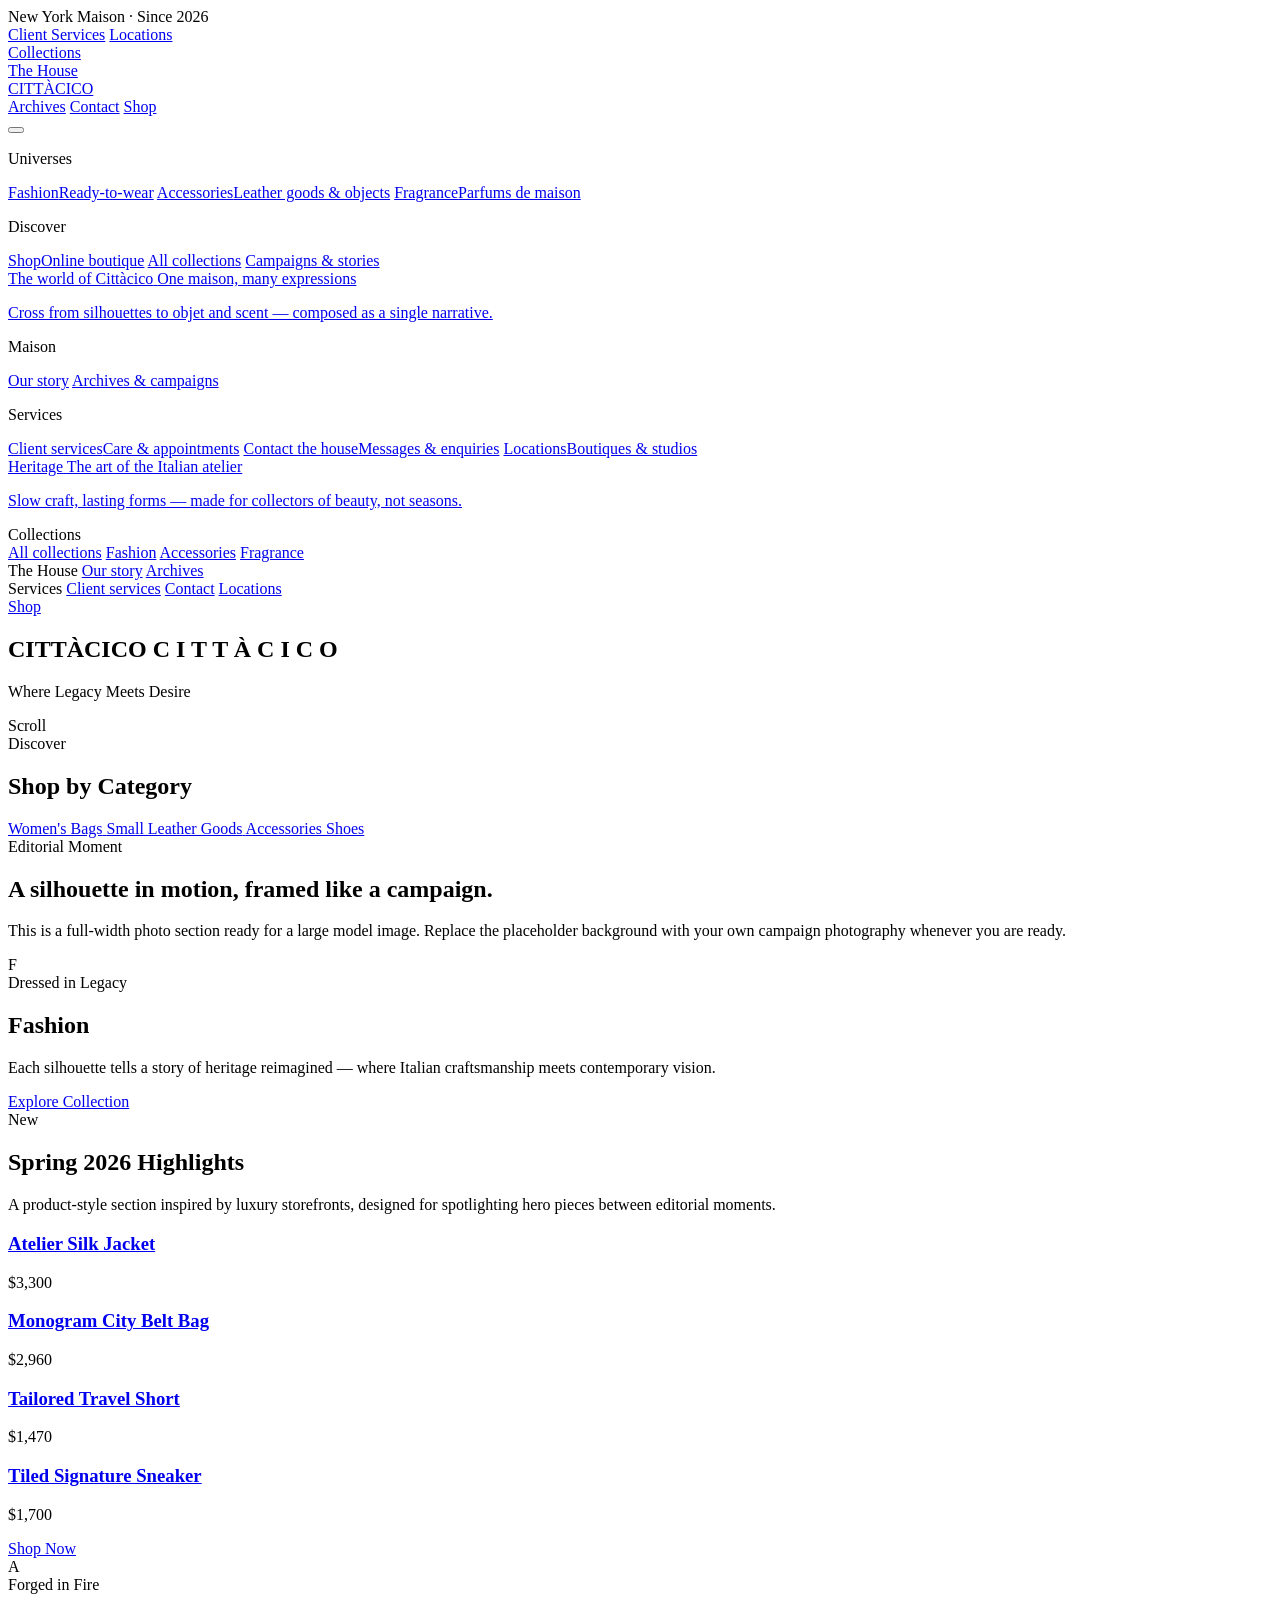
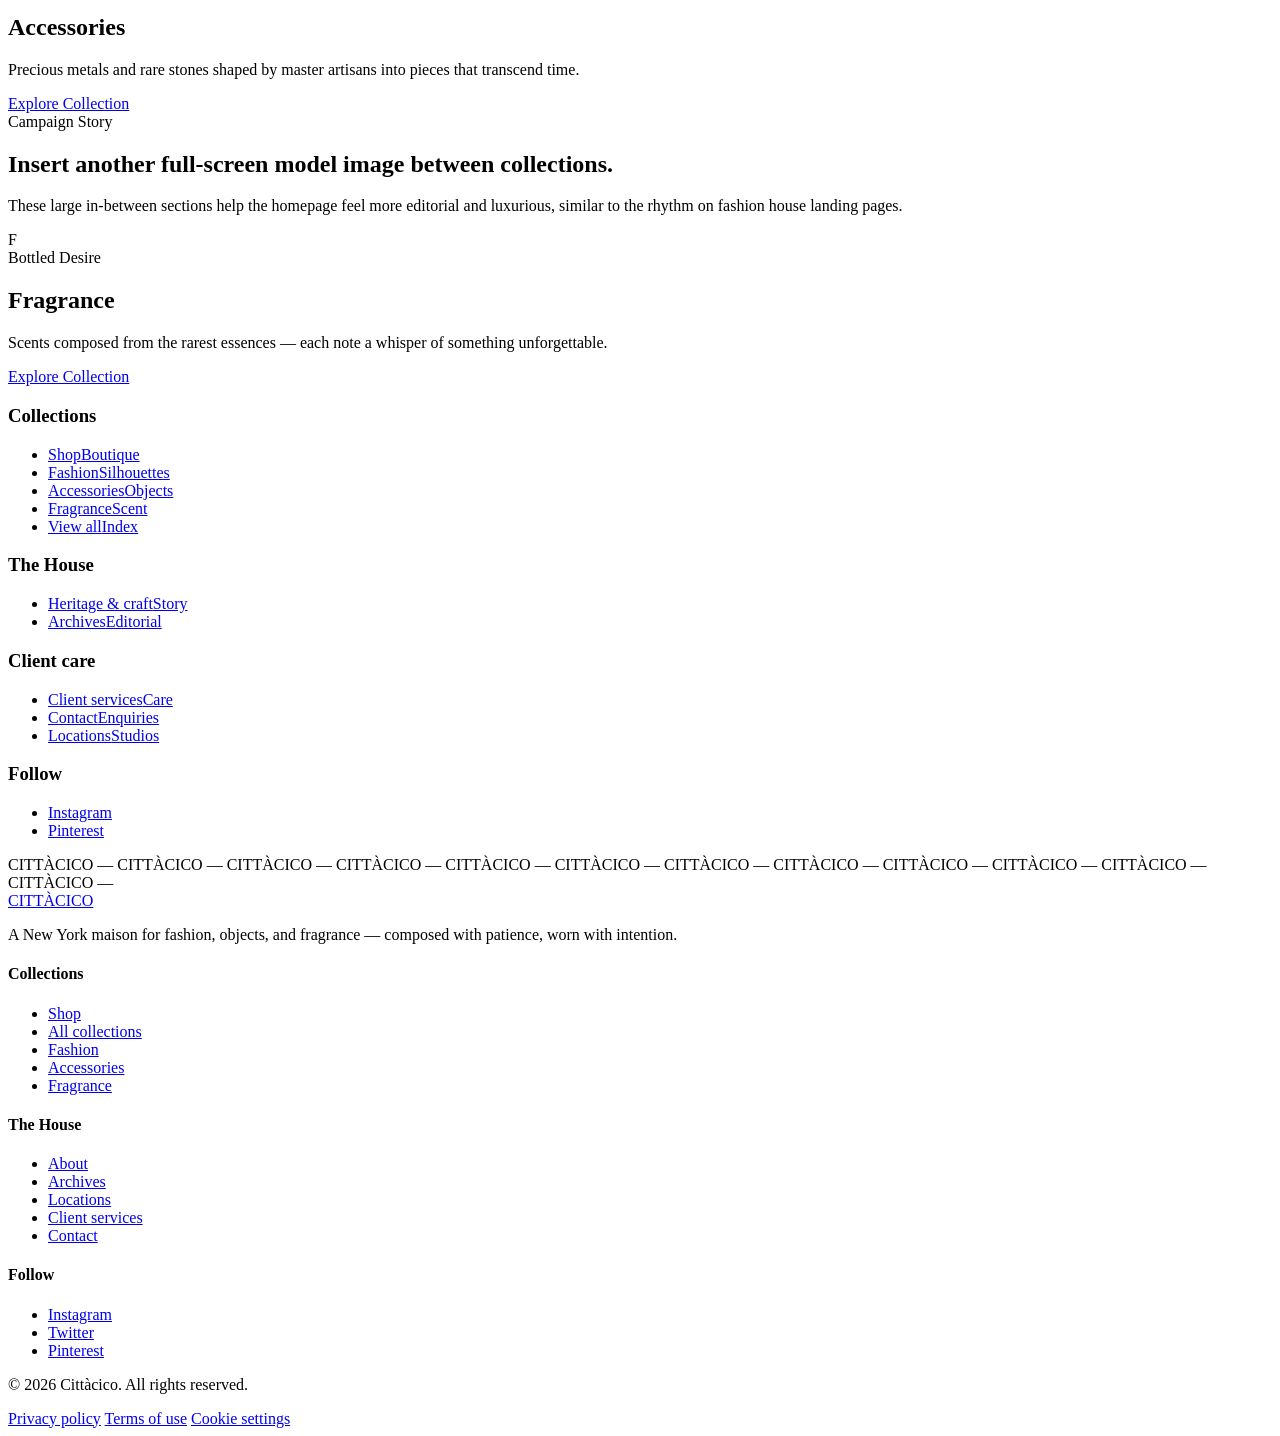
==== index.html @ 7012db04 "Update index.html" ====
<!DOCTYPE html>
<html lang="en">
  <head>
    <meta charset="UTF-8" />
    <meta name="viewport" content="width=device-width, initial-scale=1.0" />
    <title>Cittàcico | Official Website</title>
    <meta
      name="description"
      content="Discover the world of Cittàcico — where timeless elegance meets modern artistry across fashion and accessories."
    />
    <link rel="preconnect" href="https://fonts.googleapis.com" />
    <link rel="preconnect" href="https://fonts.gstatic.com" crossorigin />
    <link
      href="https://fonts.googleapis.com/css2?family=Inter:wght@300;400;500&family=Playfair+Display:ital,wght@0,400;0,500;1,400&display=swap"
      rel="stylesheet"
    />
    <link rel="stylesheet" href="styles.css" />
  </head>
  <body>
    <div class="scroll-progress" aria-hidden="true"></div>
    <div class="custom-cursor custom-cursor-dot" aria-hidden="true"></div>
    <div class="custom-cursor custom-cursor-ring" aria-hidden="true"></div>

    <header class="site-header">
      <div class="header-util">
        <div class="header-util-inner">
          <span class="header-tagline">New York Maison · Since 2026</span>
          <div class="header-util-links">
            <a href="client-services.html">Client Services</a>
            <a href="locations.html">Locations</a>
          </div>
        </div>
      </div>
      <nav class="site-nav" aria-label="Primary">
        <div class="nav-cluster nav-cluster--left">
          <div class="nav-item nav-item--collections has-mega">
            <a href="collections.html" class="nav-primary">Collections</a>
          </div>
          <div class="nav-item nav-item--house has-mega">
            <a href="about.html" class="nav-primary">The House</a>
          </div>
        </div>
        <a class="logo logo--center" href="index.html">CITTÀCICO</a>
        <div class="nav-cluster nav-cluster--right">
          <a class="nav-simple" href="archives.html">Archives</a>
          <a class="nav-simple" href="contact.html">Contact</a>
          <a class="nav-shop" href="shop.html">Shop</a>
        </div>
        <button type="button" class="mobile-toggle" aria-label="Open menu">
          <span></span><span></span><span></span>
        </button>
      </nav>
      <div class="mega-panel mega-panel--collections" role="region" aria-label="Collections">
        <div class="mega-inner">
          <div class="mega-col">
            <p class="mega-col-label">Universes</p>
            <div class="mega-links">
              <a href="collection-fashion.html"
                >Fashion<span class="hint">Ready-to-wear</span></a
              >
              <a href="collection-accessories.html"
                >Accessories<span class="hint">Leather goods &amp; objects</span></a
              >
              <a href="collection-fragrance.html"
                >Fragrance<span class="hint">Parfums de maison</span></a
              >
            </div>
          </div>
          <div class="mega-col">
            <p class="mega-col-label">Discover</p>
            <div class="mega-links">
              <a href="shop.html">Shop<span class="hint">Online boutique</span></a>
              <a href="collections.html">All collections</a>
              <a href="archives.html">Campaigns &amp; stories</a>
            </div>
          </div>
          <a class="mega-feature" href="collections.html">
            <span class="mega-feature-kicker">The world of Cittàcico</span>
            <span class="mega-feature-title">One maison, many expressions</span>
            <p class="mega-feature-desc">
              Cross from silhouettes to objet and scent — composed as a single narrative.
            </p>
          </a>
        </div>
      </div>
      <div class="mega-panel mega-panel--house" role="region" aria-label="The House">
        <div class="mega-inner">
          <div class="mega-col">
            <p class="mega-col-label">Maison</p>
            <div class="mega-links">
              <a href="about.html">Our story</a>
              <a href="archives.html">Archives &amp; campaigns</a>
            </div>
          </div>
          <div class="mega-col">
            <p class="mega-col-label">Services</p>
            <div class="mega-links">
              <a href="client-services.html">Client services<span class="hint">Care &amp; appointments</span></a>
              <a href="contact.html">Contact the house<span class="hint">Messages &amp; enquiries</span></a>
              <a href="locations.html">Locations<span class="hint">Boutiques &amp; studios</span></a>
            </div>
          </div>
          <a class="mega-feature" href="about.html">
            <span class="mega-feature-kicker">Heritage</span>
            <span class="mega-feature-title">The art of the Italian atelier</span>
            <p class="mega-feature-desc">
              Slow craft, lasting forms — made for collectors of beauty, not seasons.
            </p>
          </a>
        </div>
      </div>
    </header>
    <div class="mobile-overlay" aria-hidden="true">
      <div class="mobile-overlay-inner">
        <div class="mobile-nav-group">
          <span class="mobile-nav-label">Collections</span>
          <div class="mobile-sub">
            <a href="collections.html">All collections</a>
            <a href="collection-fashion.html">Fashion</a>
            <a href="collection-accessories.html">Accessories</a>
            <a href="collection-fragrance.html">Fragrance</a>
          </div>
        </div>
        <div class="mobile-nav-group">
          <span class="mobile-nav-label">The House</span>
          <a href="about.html">Our story</a>
          <a href="archives.html">Archives</a>
        </div>
        <div class="mobile-nav-group">
          <span class="mobile-nav-label">Services</span>
          <a href="client-services.html">Client services</a>
          <a href="contact.html">Contact</a>
          <a href="locations.html">Locations</a>
        </div>
        <div class="mobile-nav-group">
          <a href="shop.html" class="mobile-nav-cta">Shop</a>
        </div>
      </div>
    </div>

    <main>
      <section class="hero">
        <div class="hero-line" aria-hidden="true"></div>
        <div class="hero-inner">
          <h1 class="hero-title">
            <span class="sr-only">CITTÀCICO</span>
            <span aria-hidden="true">
              <span class="char" style="animation-delay: 0.5s">C</span>
              <span class="char" style="animation-delay: 0.57s">I</span>
              <span class="char" style="animation-delay: 0.64s">T</span>
              <span class="char" style="animation-delay: 0.71s">T</span>
              <span class="char" style="animation-delay: 0.78s">À</span>
              <span class="char" style="animation-delay: 0.85s">C</span>
              <span class="char" style="animation-delay: 0.92s">I</span>
              <span class="char" style="animation-delay: 0.99s">C</span>
              <span class="char" style="animation-delay: 1.06s">O</span>
            </span>
          </h1>
          <p class="hero-tagline">Where Legacy Meets Desire</p>
          <div class="hero-divider" aria-hidden="true"></div>
        </div>
        <div class="hero-scroll" aria-hidden="true">
          <span>Scroll</span>
          <div class="hero-scroll-bar"></div>
        </div>
      </section>

      <section class="home-grid-section reveal" aria-labelledby="shop-by-category-title">
        <div class="home-grid-shell">
          <div class="home-grid-head">
            <span class="section-kicker">Discover</span>
            <h2 id="shop-by-category-title">Shop by Category</h2>
          </div>
          <div class="category-grid">
            <a class="category-card" href="collection-fashion.html">
              <span class="category-card-media category-card-media--bag" aria-hidden="true"></span>
              <span class="category-card-title">Women's Bags</span>
            </a>
            <a class="category-card" href="collection-accessories.html">
              <span class="category-card-media category-card-media--small-leather" aria-hidden="true"></span>
              <span class="category-card-title">Small Leather Goods</span>
            </a>
            <a class="category-card" href="collection-accessories.html">
              <span class="category-card-media category-card-media--belt" aria-hidden="true"></span>
              <span class="category-card-title">Accessories</span>
            </a>
            <a class="category-card" href="shop.html">
              <span class="category-card-media category-card-media--shoe" aria-hidden="true"></span>
              <span class="category-card-title">Shoes</span>
            </a>
          </div>
        </div>
      </section>

      <section class="editorial-break editorial-break--forest reveal" aria-labelledby="editorial-forest-title">
        <div class="editorial-break-media" aria-hidden="true"></div>
        <div class="editorial-break-overlay"></div>
        <div class="editorial-break-content">
          <span class="section-kicker">Editorial Moment</span>
          <h2 id="editorial-forest-title">A silhouette in motion, framed like a campaign.</h2>
          <p>
            This is a full-width photo section ready for a large model image. Replace the
            placeholder background with your own campaign photography whenever you are ready.
          </p>
        </div>
      </section>

      <section class="collection-panel even reveal">
        <div class="collection-panel-bg"></div>
        <div class="collection-visual">
          <span class="collection-big-letter" aria-hidden="true">F</span>
        </div>
        <div class="collection-content">
          <div class="collection-text">
            <span class="tagline">Dressed in Legacy</span>
            <h2>Fashion</h2>
            <p>
              Each silhouette tells a story of heritage reimagined — where Italian
              craftsmanship meets contemporary vision.
            </p>
            <a class="link-gold" href="collection-fashion.html"
              >Explore Collection</a
            >
          </div>
        </div>
      </section>

      <section class="home-grid-section reveal" aria-labelledby="new-arrivals-title">
        <div class="home-grid-shell">
          <div class="home-grid-head home-grid-head--center">
            <span class="section-kicker">New</span>
            <h2 id="new-arrivals-title">Spring 2026 Highlights</h2>
            <p class="section-intro">
              A product-style section inspired by luxury storefronts, designed for spotlighting
              hero pieces between editorial moments.
            </p>
          </div>
          <div class="product-grid">
            <article class="product-tile">
              <a class="product-tile-media product-tile-media--look-1" href="product.html" aria-label="View Atelier Silk Jacket"></a>
              <div class="product-tile-body">
                <h3><a href="product.html">Atelier Silk Jacket</a></h3>
                <p>$3,300</p>
              </div>
            </article>
            <article class="product-tile">
              <a class="product-tile-media product-tile-media--look-2" href="product.html" aria-label="View Monogram City Belt Bag"></a>
              <div class="product-tile-body">
                <h3><a href="product.html">Monogram City Belt Bag</a></h3>
                <p>$2,960</p>
              </div>
            </article>
            <article class="product-tile">
              <a class="product-tile-media product-tile-media--look-3" href="product.html" aria-label="View Tailored Travel Short"></a>
              <div class="product-tile-body">
                <h3><a href="product.html">Tailored Travel Short</a></h3>
                <p>$1,470</p>
              </div>
            </article>
            <article class="product-tile">
              <a class="product-tile-media product-tile-media--look-4" href="product.html" aria-label="View Tiled Signature Sneaker"></a>
              <div class="product-tile-body">
                <h3><a href="product.html">Tiled Signature Sneaker</a></h3>
                <p>$1,700</p>
              </div>
            </article>
          </div>
          <div class="section-cta-row">
            <a class="section-pill-link" href="shop.html">Shop Now</a>
          </div>
        </div>
      </section>

      <section class="collection-panel odd reveal">
        <div class="collection-panel-bg"></div>
        <div class="collection-visual">
          <span class="collection-big-letter" aria-hidden="true">A</span>
        </div>
        <div class="collection-content">
          <div class="collection-text">
            <span class="tagline">Forged in Fire</span>
            <h2>Accessories</h2>
            <p>
              Precious metals and rare stones shaped by master artisans into
              pieces that transcend time.
            </p>
            <a class="link-gold" href="collection-accessories.html"
              >Explore Collection</a
            >
          </div>
        </div>
      </section>

      <section class="editorial-break editorial-break--studio reveal" aria-labelledby="editorial-studio-title">
        <div class="editorial-break-media" aria-hidden="true"></div>
        <div class="editorial-break-overlay"></div>
        <div class="editorial-break-content editorial-break-content--right">
          <span class="section-kicker">Campaign Story</span>
          <h2 id="editorial-studio-title">Insert another full-screen model image between collections.</h2>
          <p>
            These large in-between sections help the homepage feel more editorial and luxurious,
            similar to the rhythm on fashion house landing pages.
          </p>
        </div>
      </section>

      <section class="collection-panel even reveal">
        <div class="collection-panel-bg"></div>
        <div class="collection-visual">
          <span class="collection-big-letter" aria-hidden="true">F</span>
        </div>
        <div class="collection-content">
          <div class="collection-text">
            <span class="tagline">Bottled Desire</span>
            <h2>Fragrance</h2>
            <p>
              Scents composed from the rarest essences — each note a whisper of
              something unforgettable.
            </p>
            <a class="link-gold" href="collection-fragrance.html"
              >Explore Collection</a
            >
          </div>
        </div>
      </section>

      <section class="home-maison reveal" aria-label="Explore the maison">
        <div class="home-maison-inner">
          <div class="home-maison-block">
            <h3>Collections</h3>
            <ul>
              <li>
                <a href="shop.html">Shop<span class="hint">Boutique</span></a>
              </li>
              <li>
                <a href="collection-fashion.html">Fashion<span class="hint">Silhouettes</span></a>
              </li>
              <li>
                <a href="collection-accessories.html">Accessories<span class="hint">Objects</span></a>
              </li>
              <li>
                <a href="collection-fragrance.html">Fragrance<span class="hint">Scent</span></a>
              </li>
              <li><a href="collections.html">View all<span class="hint">Index</span></a></li>
            </ul>
          </div>
          <div class="home-maison-block">
            <h3>The House</h3>
            <ul>
              <li><a href="about.html">Heritage &amp; craft<span class="hint">Story</span></a></li>
              <li><a href="archives.html">Archives<span class="hint">Editorial</span></a></li>
            </ul>
          </div>
          <div class="home-maison-block">
            <h3>Client care</h3>
            <ul>
              <li>
                <a href="client-services.html">Client services<span class="hint">Care</span></a>
              </li>
              <li><a href="contact.html">Contact<span class="hint">Enquiries</span></a></li>
              <li><a href="locations.html">Locations<span class="hint">Studios</span></a></li>
            </ul>
          </div>
          <div class="home-maison-block">
            <h3>Follow</h3>
            <ul>
              <li><a href="#">Instagram</a></li>
              <li><a href="#">Pinterest</a></li>
            </ul>
          </div>
        </div>
      </section>

      <div class="marquee-wrap" aria-hidden="true">
        <div class="marquee-inner">
          <span class="marquee-text"
            >CITTÀCICO — CITTÀCICO — CITTÀCICO — CITTÀCICO — CITTÀCICO — CITTÀCICO — </span
          ><span class="marquee-text"
            >CITTÀCICO — CITTÀCICO — CITTÀCICO — CITTÀCICO — CITTÀCICO — CITTÀCICO — </span
          >
        </div>
      </div>
    </main>

    <footer class="site-footer">
      <div class="footer-grid">
        <div class="footer-brand-col">
          <a class="logo" href="index.html">CITTÀCICO</a>
          <p class="footer-tagline">
            A New York maison for fashion, objects, and fragrance — composed with patience, worn
            with intention.
          </p>
        </div>
        <div class="footer-col">
          <h4>Collections</h4>
          <ul>
            <li><a href="shop.html">Shop</a></li>
            <li><a href="collections.html">All collections</a></li>
            <li><a href="collection-fashion.html">Fashion</a></li>
            <li><a href="collection-accessories.html">Accessories</a></li>
            <li><a href="collection-fragrance.html">Fragrance</a></li>
          </ul>
        </div>
        <div class="footer-col">
          <h4>The House</h4>
          <ul>
            <li><a href="about.html">About</a></li>
            <li><a href="archives.html">Archives</a></li>
            <li><a href="locations.html">Locations</a></li>
            <li><a href="client-services.html">Client services</a></li>
            <li><a href="contact.html">Contact</a></li>
          </ul>
        </div>
        <div class="footer-col">
          <h4>Follow</h4>
          <ul>
            <li><a href="#">Instagram</a></li>
            <li><a href="#">Twitter</a></li>
            <li><a href="#">Pinterest</a></li>
          </ul>
        </div>
      </div>
      <div class="footer-legal">
        <p>© 2026 Cittàcico. All rights reserved.</p>
        <div class="footer-legal-links">
          <a href="#">Privacy policy</a>
          <a href="#">Terms of use</a>
          <a href="#">Cookie settings</a>
        </div>
      </div>
    </footer>

    <script src="main.js"></script>
  </body>
</html>
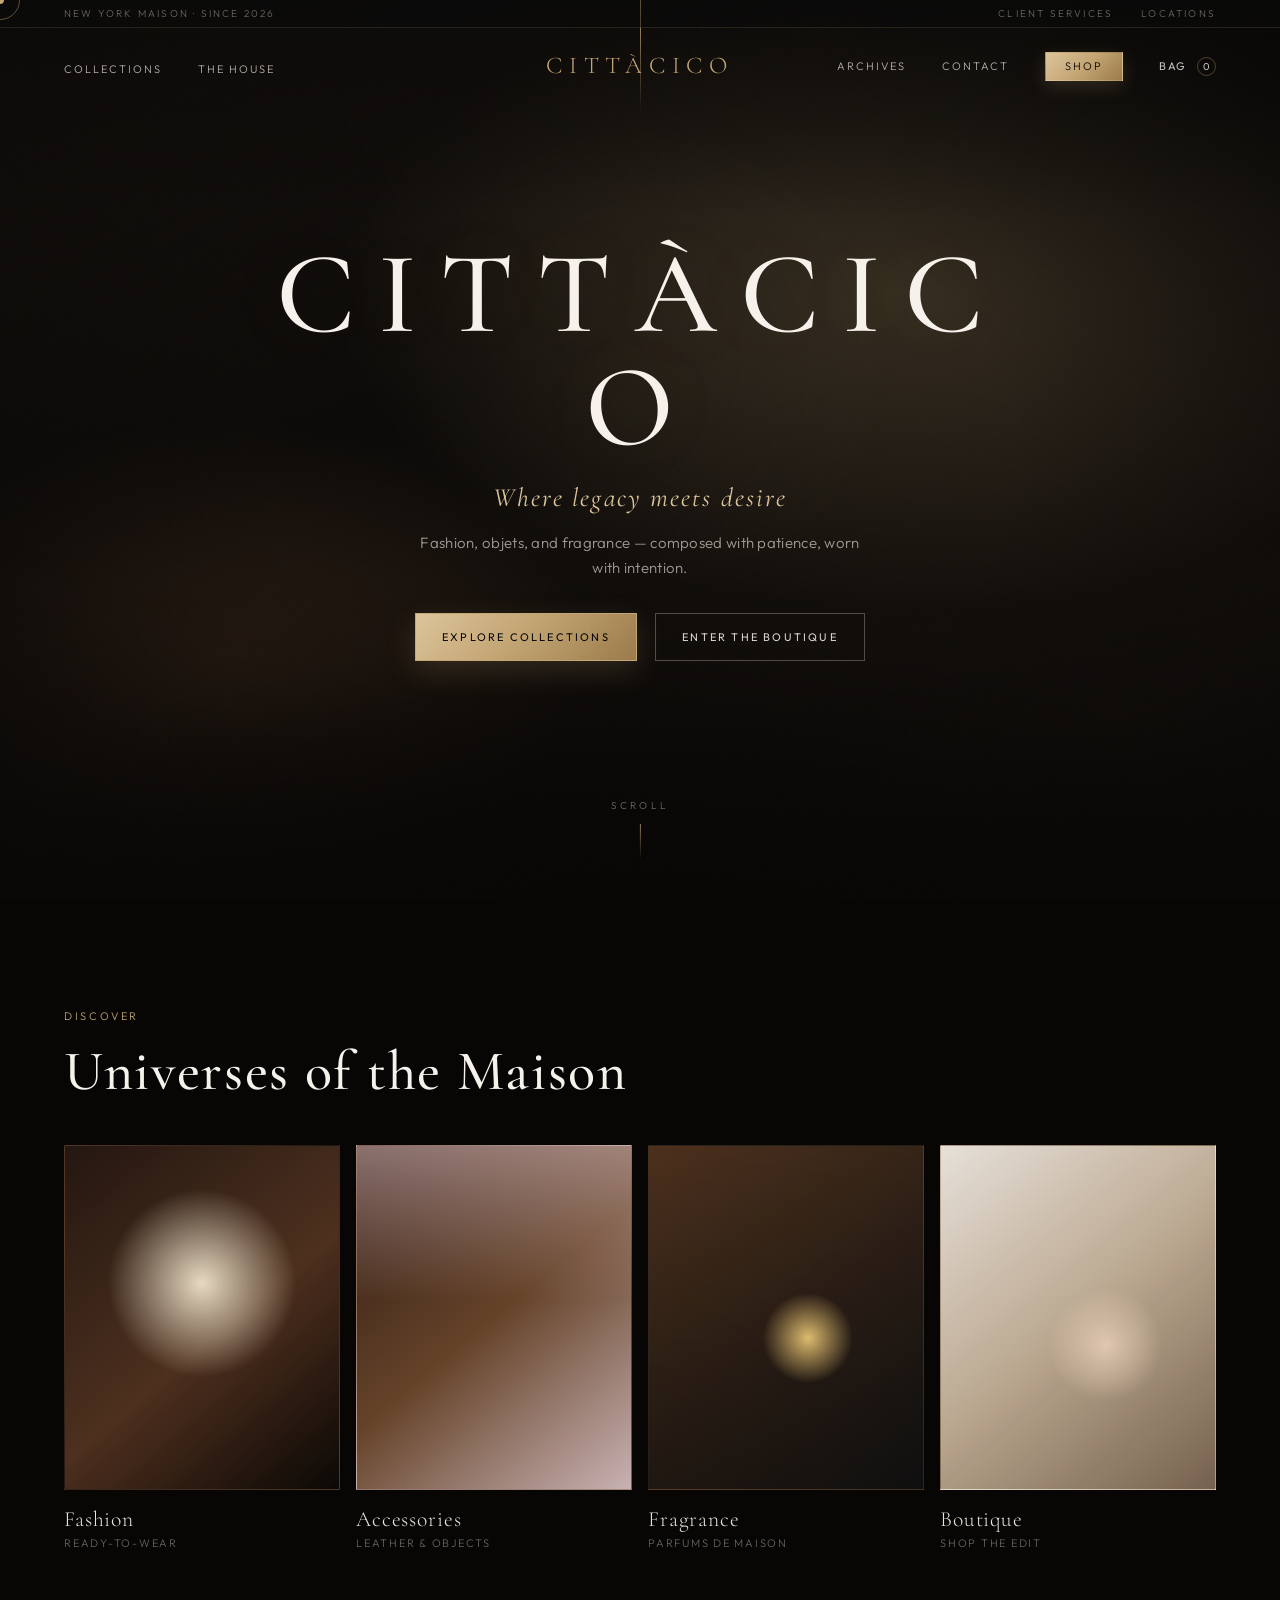
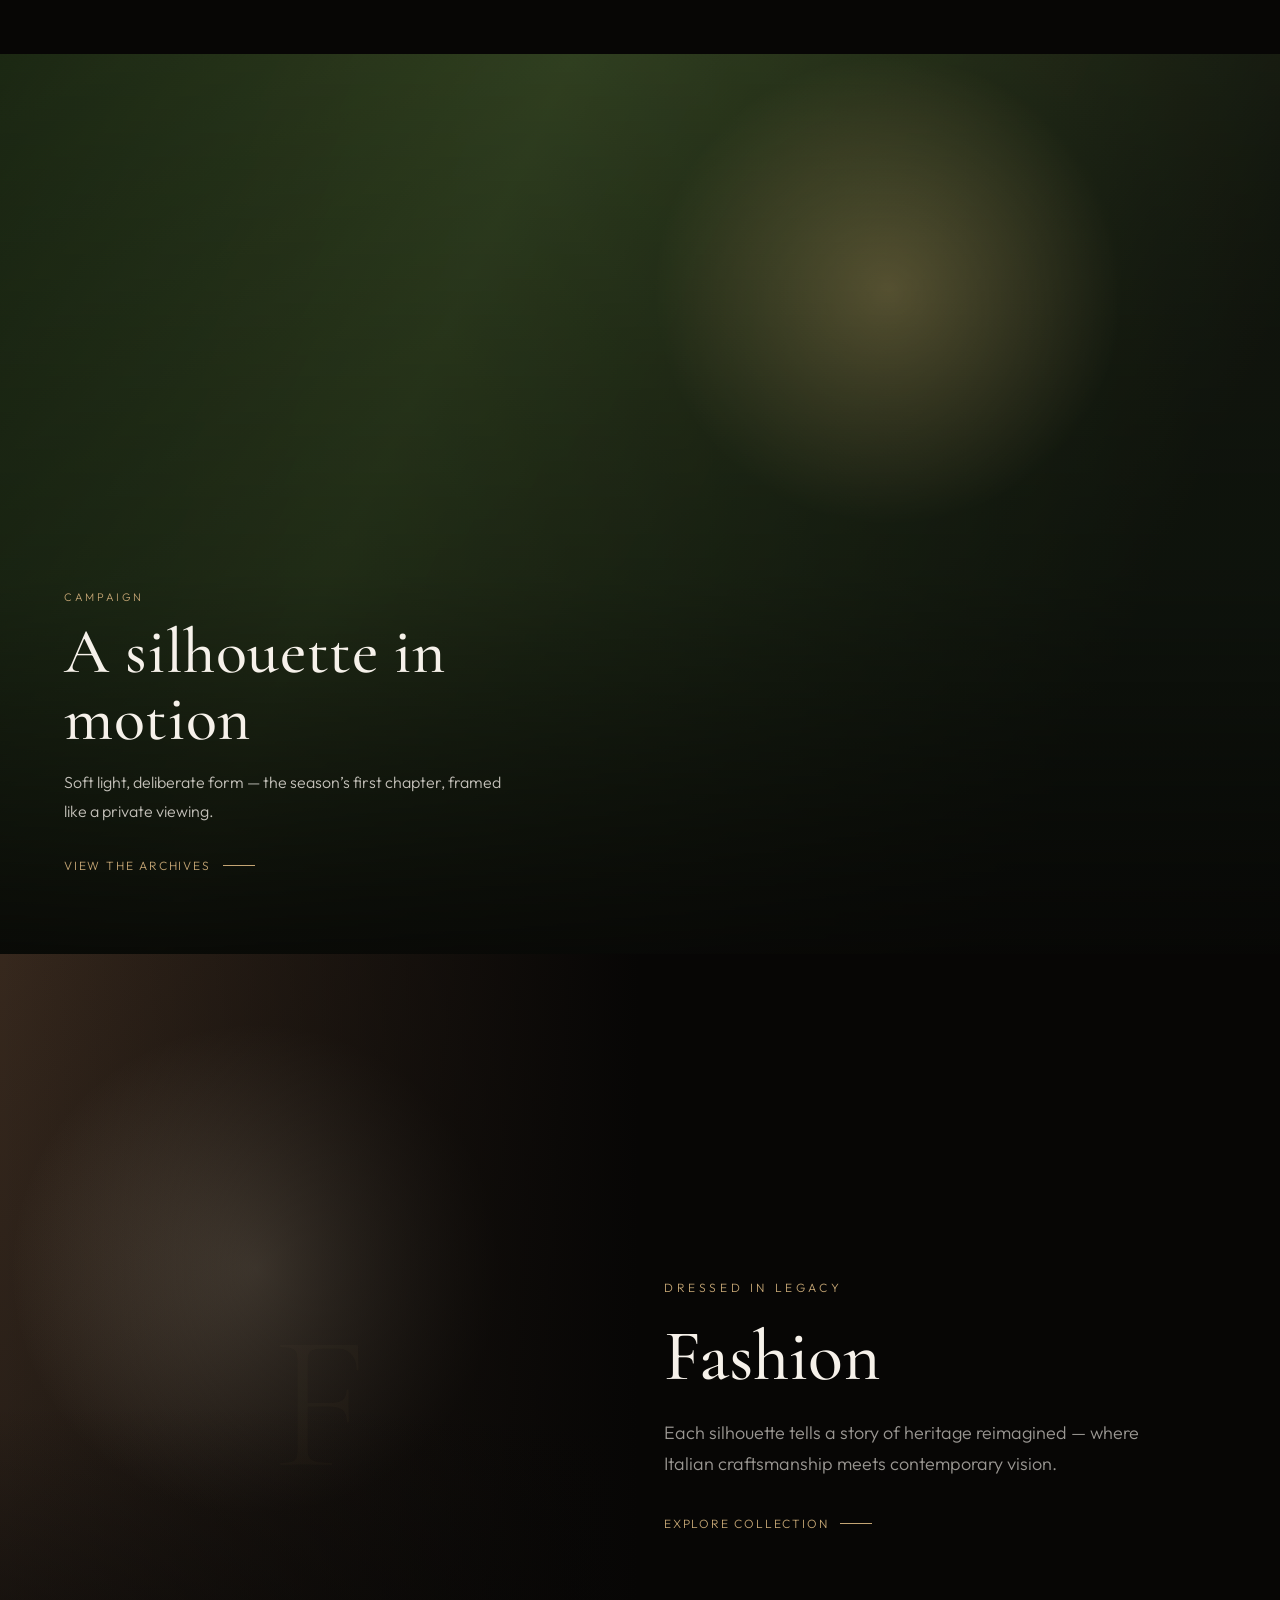
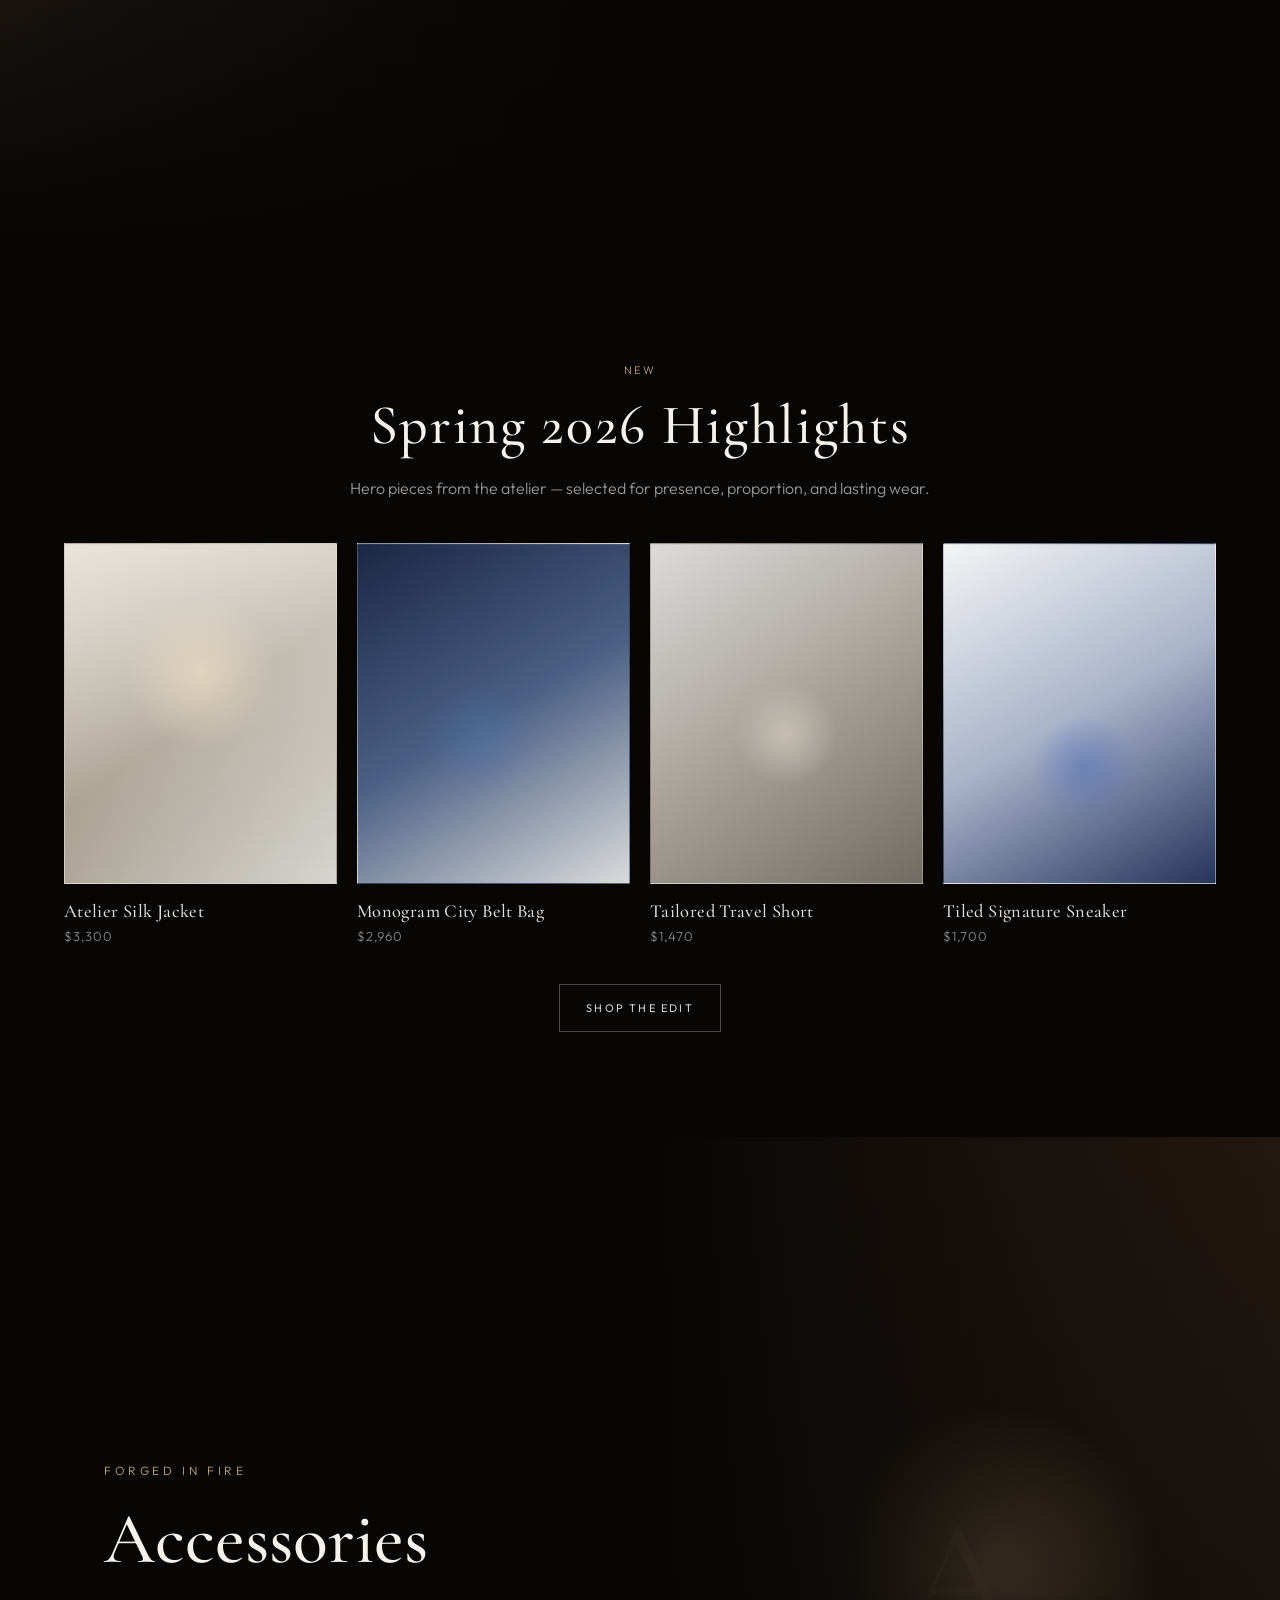
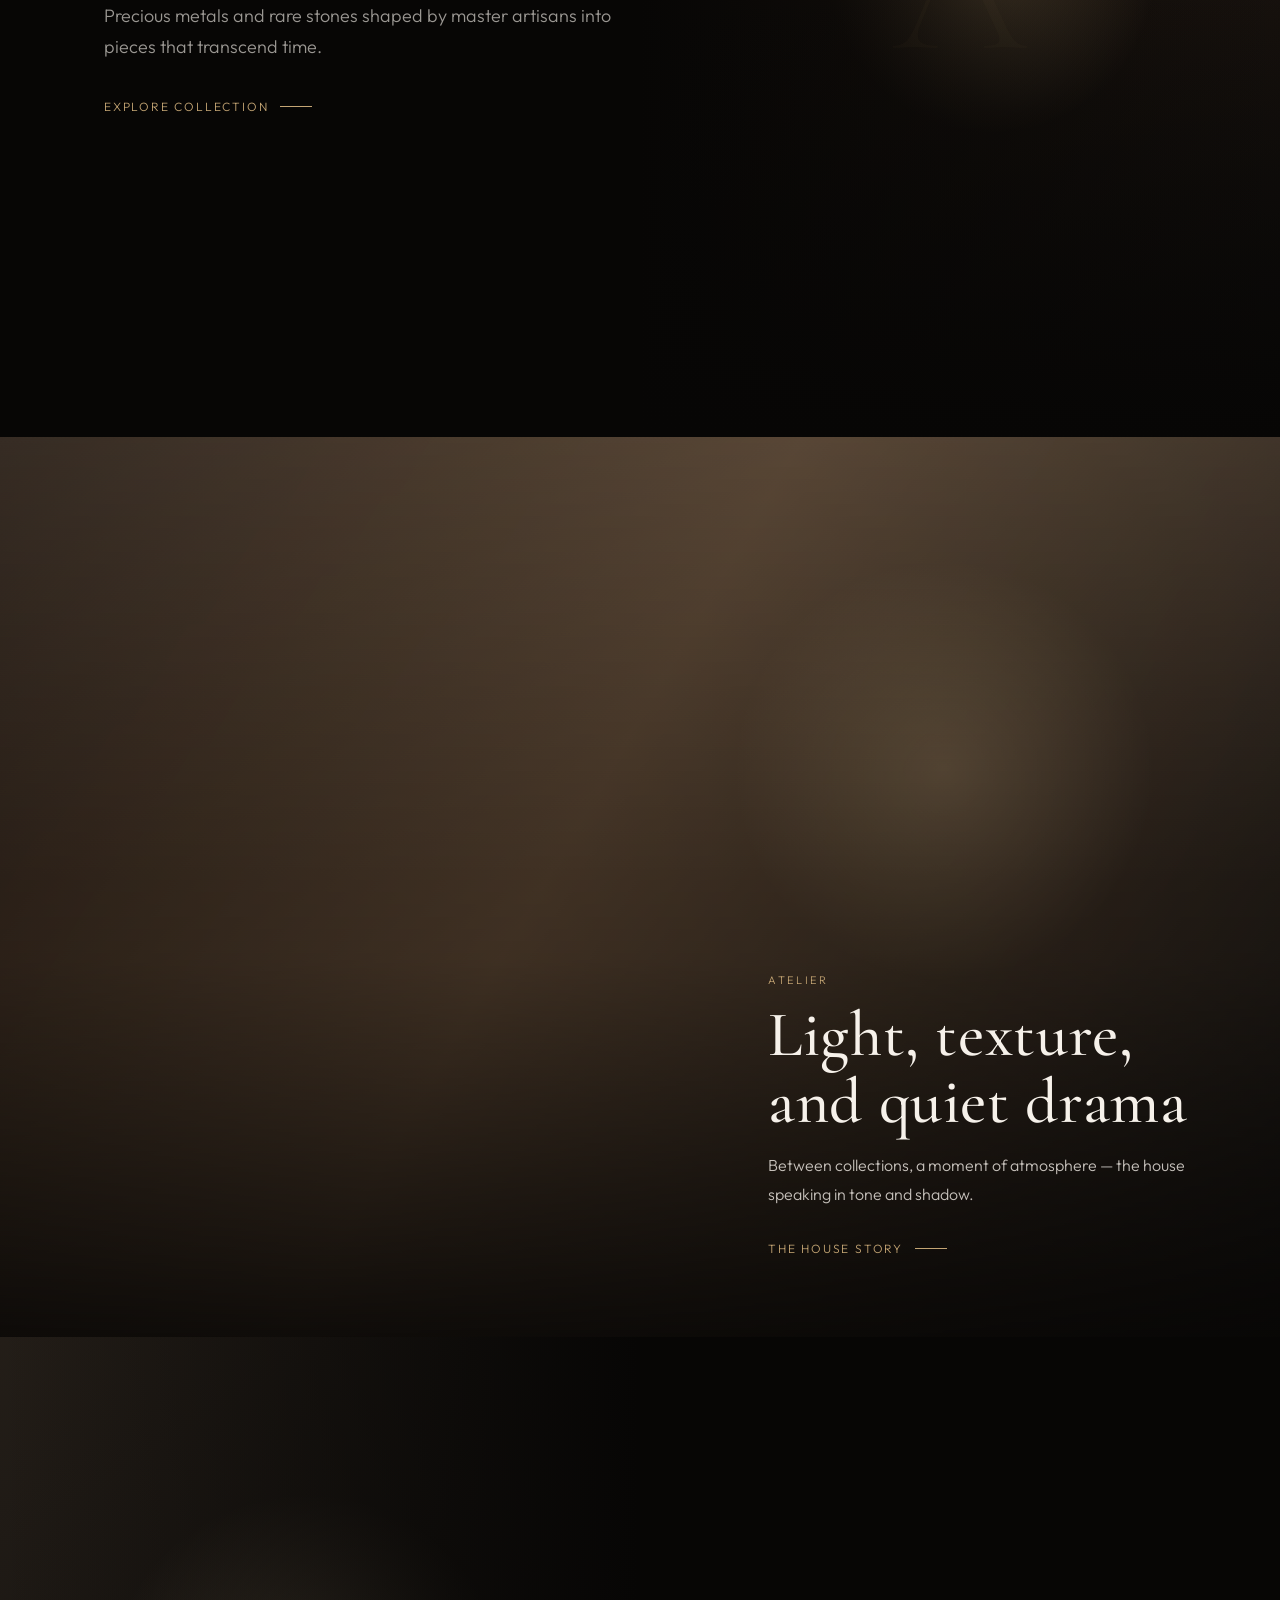
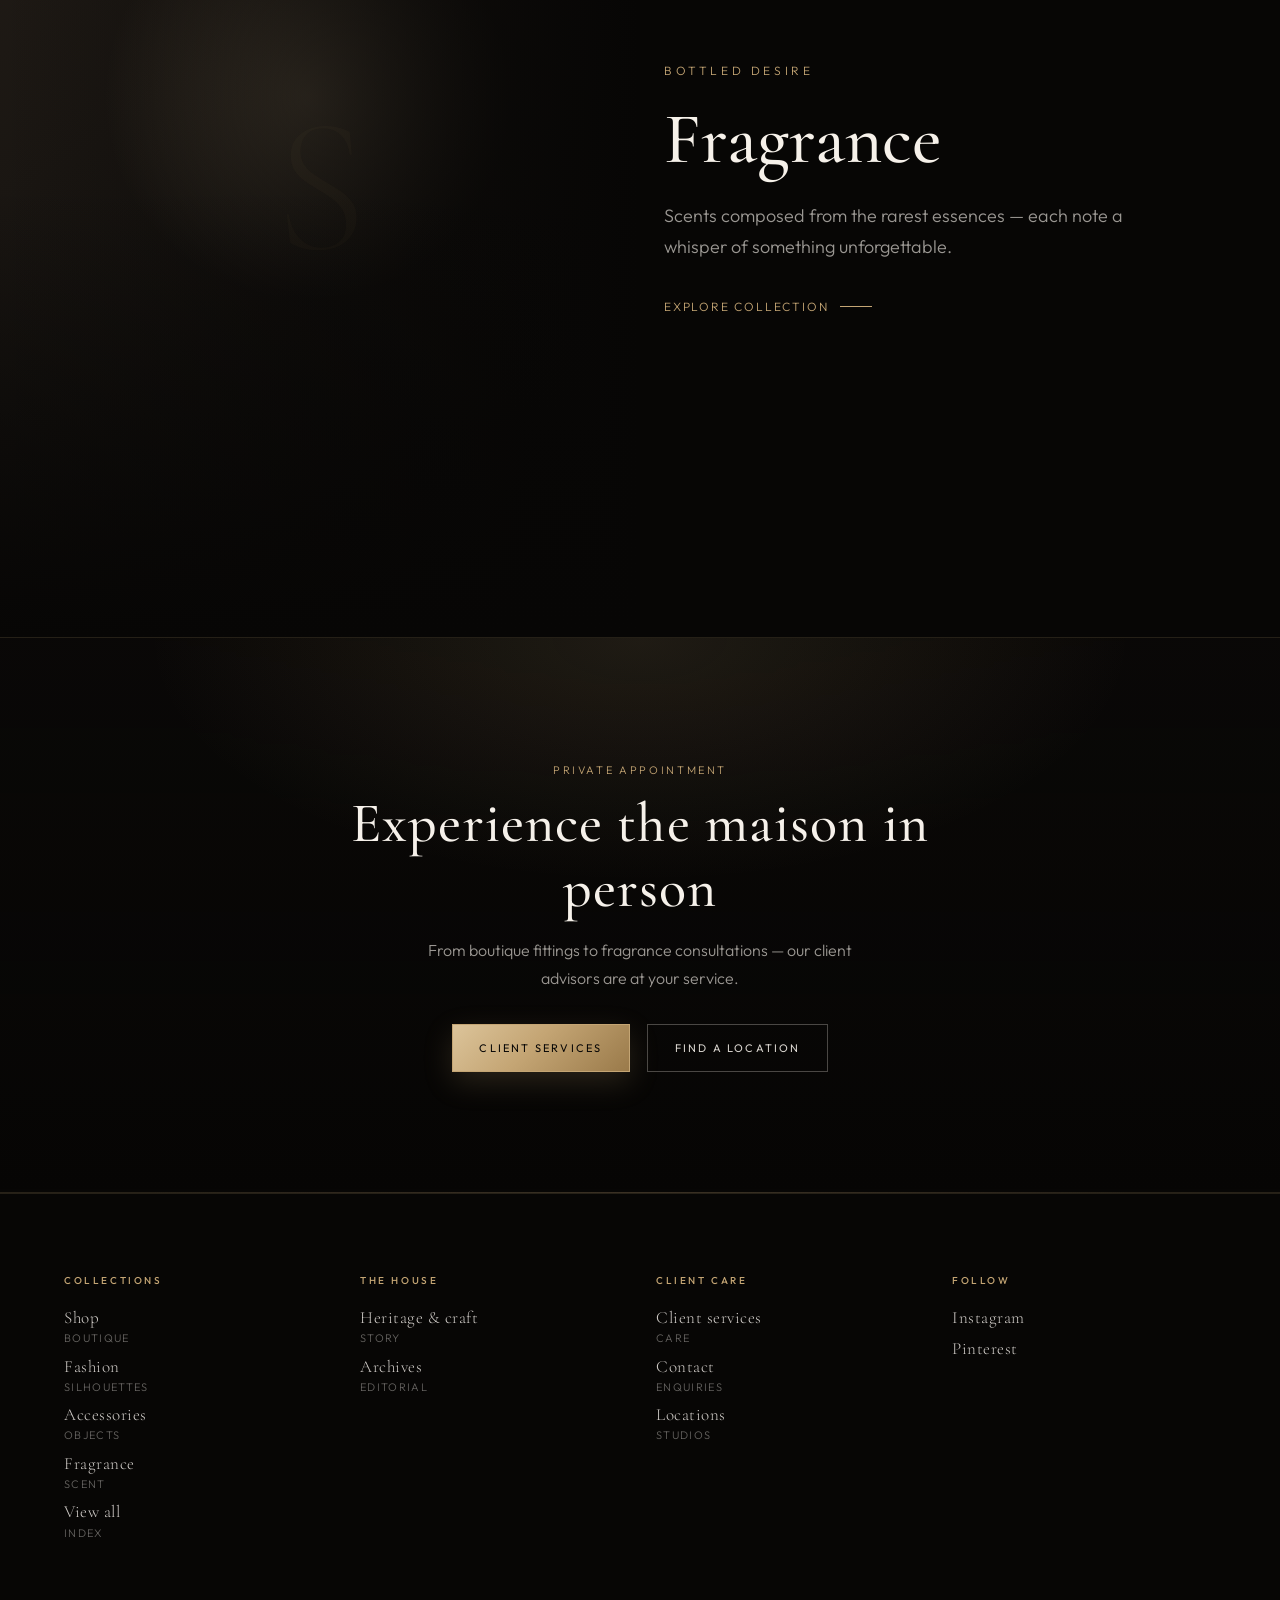
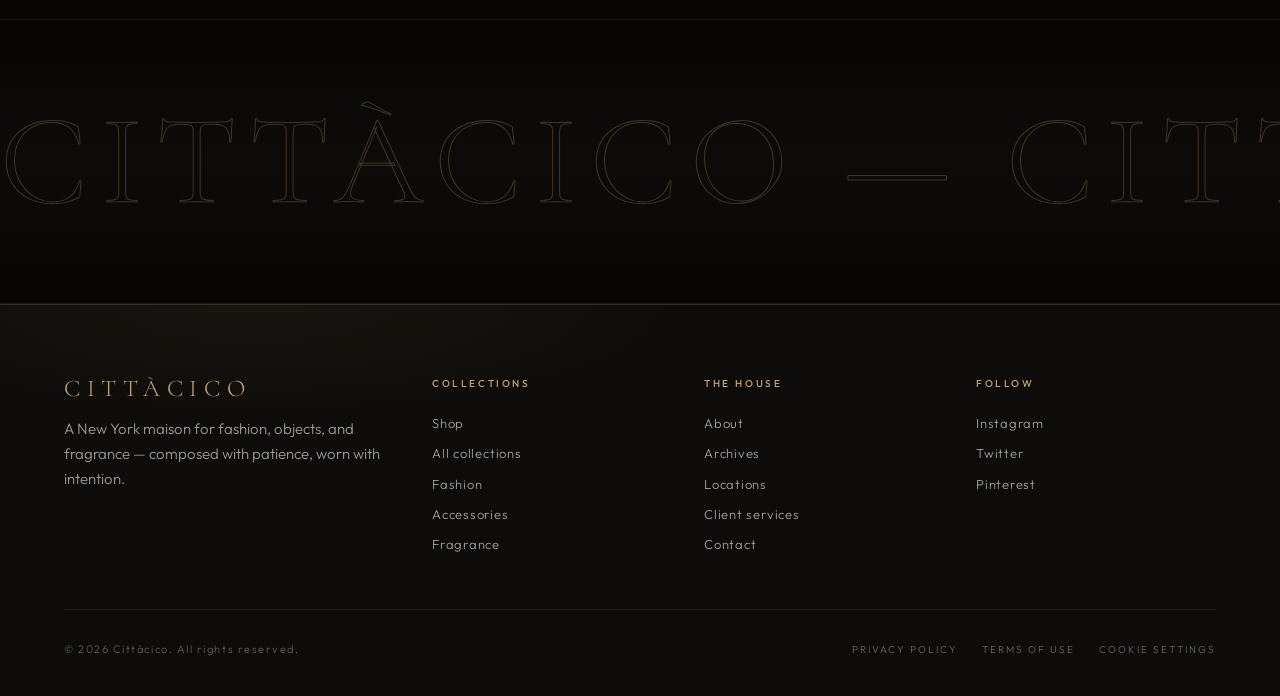
==== commit e71a339d: "Elevate Cittàcico into a polished luxury maison experience Refresh typography, cinematic hero, refin" ====
--- a/index.html
+++ b/index.html
@@ -1,6 +1,20 @@
 <!DOCTYPE html>
 <html lang="en">
   <head>
+    <script>
+      /* github-pages-base-fix */
+      (function () {
+        var h = location.hostname;
+        if (!h.endsWith("github.io")) return;
+        var parts = location.pathname.split("/").filter(Boolean);
+        if (!parts.length) return;
+        var seg = parts[0];
+        if (seg.indexOf(".") !== -1) return;
+        var el = document.createElement("base");
+        el.setAttribute("href", "/" + seg + "/");
+        document.head.insertBefore(el, document.head.firstChild);
+      })();
+    </script>
     <meta charset="UTF-8" />
     <meta name="viewport" content="width=device-width, initial-scale=1.0" />
     <title>Cittàcico | Official Website</title>
@@ -11,15 +25,22 @@
     <link rel="preconnect" href="https://fonts.googleapis.com" />
     <link rel="preconnect" href="https://fonts.gstatic.com" crossorigin />
     <link
-      href="https://fonts.googleapis.com/css2?family=Inter:wght@300;400;500&family=Playfair+Display:ital,wght@0,400;0,500;1,400&display=swap"
+      href="https://fonts.googleapis.com/css2?family=Cormorant+Garamond:ital,wght@0,400;0,500;0,600;1,400&family=Outfit:wght@300;400;500&display=swap"
       rel="stylesheet"
     />
     <link rel="stylesheet" href="styles.css" />
   </head>
   <body>
+    <div class="page-loader" aria-hidden="true">
+      <div class="page-loader-inner">
+        <span class="page-loader-mark">CITTÀCICO</span>
+        <span class="page-loader-line"></span>
+      </div>
+    </div>
     <div class="scroll-progress" aria-hidden="true"></div>
     <div class="custom-cursor custom-cursor-dot" aria-hidden="true"></div>
     <div class="custom-cursor custom-cursor-ring" aria-hidden="true"></div>
+    <div class="noise-overlay" aria-hidden="true"></div>
 
     <header class="site-header">
       <div class="header-util">
@@ -140,24 +161,35 @@
 
     <main>
       <section class="hero">
+        <div class="hero-media" data-parallax aria-hidden="true">
+          <div class="hero-media-layer hero-media-layer--base"></div>
+          <div class="hero-media-layer hero-media-layer--glow"></div>
+          <div class="hero-media-layer hero-media-layer--vignette"></div>
+        </div>
         <div class="hero-line" aria-hidden="true"></div>
         <div class="hero-inner">
           <h1 class="hero-title">
             <span class="sr-only">CITTÀCICO</span>
-            <span aria-hidden="true">
-              <span class="char" style="animation-delay: 0.5s">C</span>
-              <span class="char" style="animation-delay: 0.57s">I</span>
-              <span class="char" style="animation-delay: 0.64s">T</span>
-              <span class="char" style="animation-delay: 0.71s">T</span>
-              <span class="char" style="animation-delay: 0.78s">À</span>
-              <span class="char" style="animation-delay: 0.85s">C</span>
-              <span class="char" style="animation-delay: 0.92s">I</span>
-              <span class="char" style="animation-delay: 0.99s">C</span>
-              <span class="char" style="animation-delay: 1.06s">O</span>
+            <span aria-hidden="true" class="hero-title-chars">
+              <span class="char" style="--i: 0">C</span>
+              <span class="char" style="--i: 1">I</span>
+              <span class="char" style="--i: 2">T</span>
+              <span class="char" style="--i: 3">T</span>
+              <span class="char" style="--i: 4">À</span>
+              <span class="char" style="--i: 5">C</span>
+              <span class="char" style="--i: 6">I</span>
+              <span class="char" style="--i: 7">C</span>
+              <span class="char" style="--i: 8">O</span>
             </span>
           </h1>
-          <p class="hero-tagline">Where Legacy Meets Desire</p>
-          <div class="hero-divider" aria-hidden="true"></div>
+          <p class="hero-tagline">Where legacy meets desire</p>
+          <p class="hero-lede">
+            Fashion, objets, and fragrance — composed with patience, worn with intention.
+          </p>
+          <div class="hero-cta">
+            <a class="btn-primary" href="collections.html">Explore Collections</a>
+            <a class="btn-ghost" href="shop.html">Enter the Boutique</a>
+          </div>
         </div>
         <div class="hero-scroll" aria-hidden="true">
           <span>Scroll</span>
@@ -169,45 +201,57 @@
         <div class="home-grid-shell">
           <div class="home-grid-head">
             <span class="section-kicker">Discover</span>
-            <h2 id="shop-by-category-title">Shop by Category</h2>
-          </div>
-          <div class="category-grid">
+            <h2 id="shop-by-category-title">Universes of the Maison</h2>
+          </div>
+          <div class="category-grid stagger-children">
             <a class="category-card" href="collection-fashion.html">
               <span class="category-card-media category-card-media--bag" aria-hidden="true"></span>
-              <span class="category-card-title">Women's Bags</span>
+              <span class="category-card-meta">
+                <span class="category-card-title">Fashion</span>
+                <span class="category-card-hint">Ready-to-wear</span>
+              </span>
             </a>
             <a class="category-card" href="collection-accessories.html">
               <span class="category-card-media category-card-media--small-leather" aria-hidden="true"></span>
-              <span class="category-card-title">Small Leather Goods</span>
+              <span class="category-card-meta">
+                <span class="category-card-title">Accessories</span>
+                <span class="category-card-hint">Leather &amp; objects</span>
+              </span>
             </a>
-            <a class="category-card" href="collection-accessories.html">
+            <a class="category-card" href="collection-fragrance.html">
               <span class="category-card-media category-card-media--belt" aria-hidden="true"></span>
-              <span class="category-card-title">Accessories</span>
+              <span class="category-card-meta">
+                <span class="category-card-title">Fragrance</span>
+                <span class="category-card-hint">Parfums de maison</span>
+              </span>
             </a>
             <a class="category-card" href="shop.html">
               <span class="category-card-media category-card-media--shoe" aria-hidden="true"></span>
-              <span class="category-card-title">Shoes</span>
+              <span class="category-card-meta">
+                <span class="category-card-title">Boutique</span>
+                <span class="category-card-hint">Shop the edit</span>
+              </span>
             </a>
           </div>
         </div>
       </section>
 
       <section class="editorial-break editorial-break--forest reveal" aria-labelledby="editorial-forest-title">
-        <div class="editorial-break-media" aria-hidden="true"></div>
+        <div class="editorial-break-media" data-kenburns aria-hidden="true"></div>
         <div class="editorial-break-overlay"></div>
         <div class="editorial-break-content">
-          <span class="section-kicker">Editorial Moment</span>
-          <h2 id="editorial-forest-title">A silhouette in motion, framed like a campaign.</h2>
+          <span class="section-kicker">Campaign</span>
+          <h2 id="editorial-forest-title">A silhouette in motion</h2>
           <p>
-            This is a full-width photo section ready for a large model image. Replace the
-            placeholder background with your own campaign photography whenever you are ready.
+            Soft light, deliberate form — the season’s first chapter, framed like a private viewing.
           </p>
+          <a class="link-gold" href="archives.html">View the archives</a>
         </div>
       </section>
 
       <section class="collection-panel even reveal">
         <div class="collection-panel-bg"></div>
-        <div class="collection-visual">
+        <div class="collection-visual collection-visual--fashion">
           <span class="collection-big-letter" aria-hidden="true">F</span>
         </div>
         <div class="collection-content">
@@ -231,11 +275,10 @@
             <span class="section-kicker">New</span>
             <h2 id="new-arrivals-title">Spring 2026 Highlights</h2>
             <p class="section-intro">
-              A product-style section inspired by luxury storefronts, designed for spotlighting
-              hero pieces between editorial moments.
-            </p>
-          </div>
-          <div class="product-grid">
+              Hero pieces from the atelier — selected for presence, proportion, and lasting wear.
+            </p>
+          </div>
+          <div class="product-grid stagger-children">
             <article class="product-tile">
               <a class="product-tile-media product-tile-media--look-1" href="product.html" aria-label="View Atelier Silk Jacket"></a>
               <div class="product-tile-body">
@@ -266,14 +309,14 @@
             </article>
           </div>
           <div class="section-cta-row">
-            <a class="section-pill-link" href="shop.html">Shop Now</a>
+            <a class="btn-ghost" href="shop.html">Shop the Edit</a>
           </div>
         </div>
       </section>
 
       <section class="collection-panel odd reveal">
         <div class="collection-panel-bg"></div>
-        <div class="collection-visual">
+        <div class="collection-visual collection-visual--accessories">
           <span class="collection-big-letter" aria-hidden="true">A</span>
         </div>
         <div class="collection-content">
@@ -292,22 +335,22 @@
       </section>
 
       <section class="editorial-break editorial-break--studio reveal" aria-labelledby="editorial-studio-title">
-        <div class="editorial-break-media" aria-hidden="true"></div>
+        <div class="editorial-break-media" data-kenburns aria-hidden="true"></div>
         <div class="editorial-break-overlay"></div>
         <div class="editorial-break-content editorial-break-content--right">
-          <span class="section-kicker">Campaign Story</span>
-          <h2 id="editorial-studio-title">Insert another full-screen model image between collections.</h2>
+          <span class="section-kicker">Atelier</span>
+          <h2 id="editorial-studio-title">Light, texture, and quiet drama</h2>
           <p>
-            These large in-between sections help the homepage feel more editorial and luxurious,
-            similar to the rhythm on fashion house landing pages.
+            Between collections, a moment of atmosphere — the house speaking in tone and shadow.
           </p>
+          <a class="link-gold" href="about.html">The House story</a>
         </div>
       </section>
 
       <section class="collection-panel even reveal">
         <div class="collection-panel-bg"></div>
-        <div class="collection-visual">
-          <span class="collection-big-letter" aria-hidden="true">F</span>
+        <div class="collection-visual collection-visual--fragrance">
+          <span class="collection-big-letter" aria-hidden="true">S</span>
         </div>
         <div class="collection-content">
           <div class="collection-text">
@@ -320,6 +363,20 @@
             <a class="link-gold" href="collection-fragrance.html"
               >Explore Collection</a
             >
+          </div>
+        </div>
+      </section>
+
+      <section class="home-invite reveal" aria-labelledby="invite-title">
+        <div class="home-invite-inner">
+          <span class="section-kicker">Private Appointment</span>
+          <h2 id="invite-title">Experience the maison in person</h2>
+          <p>
+            From boutique fittings to fragrance consultations — our client advisors are at your service.
+          </p>
+          <div class="hero-cta hero-cta--center">
+            <a class="btn-primary" href="client-services.html">Client Services</a>
+            <a class="btn-ghost" href="locations.html">Find a Location</a>
           </div>
         </div>
       </section>
--- a/styles.css
+++ b/styles.css
@@ -0,0 +1,3532 @@
+/* Cittàcico — static site */
+
+:root {
+  --background: #070605;
+  --foreground: #f6f1ea;
+  --gold: #c4a574;
+  --gold-light: #dcc49a;
+  --gold-deep: #9a7a4a;
+  --charcoal: #161412;
+  --surface: #0e0c0a;
+  --muted: rgba(246, 241, 234, 0.62);
+  --muted2: rgba(246, 241, 234, 0.4);
+  --font-serif: "Cormorant Garamond", "Times New Roman", Georgia, serif;
+  --font-sans: "Outfit", system-ui, sans-serif;
+  --header-border: rgba(196, 165, 116, 0.16);
+  --ease-out-expo: cubic-bezier(0.16, 1, 0.3, 1);
+  --ease-lux: cubic-bezier(0.22, 1, 0.36, 1);
+  --space-section: clamp(4.5rem, 10vw, 7.5rem);
+}
+
+*,
+*::before,
+*::after {
+  box-sizing: border-box;
+}
+
+html {
+  scroll-behavior: smooth;
+}
+
+@media (prefers-reduced-motion: reduce) {
+  html {
+    scroll-behavior: auto;
+  }
+}
+
+body {
+  margin: 0;
+  font-family: var(--font-sans);
+  font-weight: 300;
+  background: var(--background);
+  color: var(--foreground);
+  -webkit-font-smoothing: antialiased;
+  text-rendering: optimizeLegibility;
+  overflow-x: hidden;
+}
+
+body.is-loading {
+  overflow: hidden;
+}
+
+/* Override UA default blue/purple on links; scoped colors come from later rules */
+a:any-link {
+  color: inherit;
+  text-decoration: none;
+}
+
+::selection {
+  background: var(--gold);
+  color: var(--background);
+}
+
+@media (pointer: fine) {
+  body.use-custom-cursor * {
+    cursor: none !important;
+  }
+}
+
+::-webkit-scrollbar {
+  width: 4px;
+}
+::-webkit-scrollbar-track {
+  background: var(--background);
+}
+::-webkit-scrollbar-thumb {
+  background: var(--gold);
+  border-radius: 2px;
+}
+
+/* Scroll progress */
+.scroll-progress {
+  position: fixed;
+  top: 0;
+  left: 0;
+  height: 2px;
+  width: 100%;
+  background: var(--gold);
+  transform-origin: left;
+  transform: scaleX(0);
+  z-index: 110;
+  pointer-events: none;
+}
+
+/* Custom cursor */
+.custom-cursor {
+  display: none;
+}
+@media (pointer: fine) {
+  .custom-cursor {
+    display: block;
+    position: fixed;
+    pointer-events: none;
+    z-index: 9999;
+    border-radius: 50%;
+    opacity: 0;
+    transition: opacity 0.15s;
+  }
+  .custom-cursor.is-visible {
+    opacity: 1;
+  }
+  .custom-cursor-dot {
+    width: 8px;
+    height: 8px;
+    margin-left: -4px;
+    margin-top: -4px;
+    background: var(--gold);
+  }
+  .custom-cursor-ring {
+    width: 40px;
+    height: 40px;
+    margin-left: -20px;
+    margin-top: -20px;
+    border: 1px solid rgba(201, 169, 110, 0.4);
+    transition: transform 0.15s ease, opacity 0.15s;
+  }
+  .custom-cursor-ring.is-hover {
+    transform: scale(1.5);
+  }
+}
+
+/* Header */
+.site-header {
+  position: fixed;
+  top: 0;
+  left: 0;
+  right: 0;
+  z-index: 100;
+  transition: background 0.5s, backdrop-filter 0.5s;
+}
+.site-header.is-scrolled {
+  background: rgba(10, 10, 10, 0.94);
+  backdrop-filter: blur(16px);
+  -webkit-backdrop-filter: blur(16px);
+  border-bottom: 1px solid var(--header-border);
+}
+.header-util {
+  border-bottom: 1px solid var(--header-border);
+  background: rgba(10, 10, 10, 0.55);
+}
+.site-header.is-scrolled .header-util {
+  background: transparent;
+  border-bottom-color: transparent;
+}
+.header-util-inner {
+  max-width: 90rem;
+  margin: 0 auto;
+  padding: 0.45rem 2rem;
+  display: flex;
+  align-items: center;
+  justify-content: space-between;
+  gap: 1rem;
+  font-size: 0.625rem;
+  letter-spacing: 0.22em;
+  text-transform: uppercase;
+  color: var(--muted2);
+}
+@media (min-width: 768px) {
+  .header-util-inner {
+    padding: 0.45rem 4rem;
+  }
+}
+.header-tagline {
+  white-space: nowrap;
+  overflow: hidden;
+  text-overflow: ellipsis;
+}
+.header-util-links {
+  display: flex;
+  flex-wrap: wrap;
+  justify-content: flex-end;
+  gap: 1.25rem 1.75rem;
+}
+.header-util-links a:any-link {
+  color: var(--muted2);
+  text-decoration: none;
+  transition: color 0.25s;
+}
+.header-util-links a:hover {
+  color: var(--gold);
+}
+
+.site-nav {
+  position: relative;
+  display: flex;
+  align-items: center;
+  justify-content: space-between;
+  min-height: 4.25rem;
+  padding: 0 2rem;
+}
+@media (min-width: 768px) {
+  .site-nav {
+    display: grid;
+    grid-template-columns: minmax(0, 1fr) auto minmax(0, 1fr);
+    align-items: center;
+    column-gap: clamp(1rem, 3vw, 2.5rem);
+    padding: 0 4rem;
+    min-height: 4.75rem;
+  }
+}
+.nav-cluster {
+  display: none;
+  align-items: center;
+  gap: 2.25rem;
+  flex: 1;
+  min-width: 0;
+}
+@media (min-width: 768px) {
+  .nav-cluster {
+    display: flex;
+    flex: unset;
+  }
+}
+.nav-cluster--left {
+  justify-content: flex-start;
+}
+.nav-cluster--right {
+  justify-content: flex-end;
+}
+a.logo:any-link {
+  font-family: var(--font-serif);
+  font-size: clamp(1.125rem, 2.5vw, 1.5rem);
+  letter-spacing: 0.28em;
+  color: var(--gold);
+  text-decoration: none;
+  position: relative;
+  z-index: 51;
+  line-height: 1;
+}
+@media (min-width: 768px) {
+  .logo--center {
+    justify-self: center;
+    text-align: center;
+  }
+}
+@media (min-width: 768px) and (max-width: 1180px) {
+  .site-nav {
+    column-gap: 0.85rem;
+    padding: 0 2.5rem;
+  }
+  .nav-cluster {
+    gap: 1.2rem;
+  }
+  a.logo:any-link {
+    font-size: clamp(1rem, 1.9vw, 1.2rem);
+    letter-spacing: 0.22em;
+  }
+  a.nav-primary:any-link,
+  a.nav-simple:any-link,
+  a.nav-shop:any-link {
+    font-size: 0.625rem;
+    letter-spacing: 0.14em;
+  }
+  a.nav-shop:any-link {
+    padding: 0.45rem 0.9rem;
+  }
+}
+.nav-item {
+  position: relative;
+}
+/* Invisible bridge so pointer can reach the mega panel without losing hover */
+@media (min-width: 768px) {
+  .nav-item.has-mega::after {
+    content: "";
+    position: absolute;
+    left: 0;
+    top: 100%;
+    width: max(100%, 7.5rem);
+    height: 2.75rem;
+    pointer-events: auto;
+    z-index: 49;
+  }
+}
+a.nav-primary:any-link,
+a.nav-simple:any-link {
+  font-size: 0.6875rem;
+  letter-spacing: 0.18em;
+  text-transform: uppercase;
+  color: rgba(245, 240, 235, 0.72);
+  text-decoration: none;
+  transition: color 0.25s;
+  white-space: nowrap;
+  padding: 0.35rem 0;
+  border: none;
+  background: none;
+  font-family: var(--font-sans);
+  cursor: pointer;
+}
+.nav-item:hover .nav-primary,
+.nav-item:focus-within .nav-primary,
+a.nav-primary:hover {
+  color: var(--gold);
+}
+.site-header:has(.mega-panel--collections:hover) .nav-item--collections .nav-primary,
+.site-header:has(.mega-panel--collections:focus-within) .nav-item--collections .nav-primary,
+.site-header:has(.nav-item--collections.is-mega-pinned) .nav-item--collections .nav-primary,
+.site-header:has(.mega-panel--house:hover) .nav-item--house .nav-primary,
+.site-header:has(.mega-panel--house:focus-within) .nav-item--house .nav-primary,
+.site-header:has(.nav-item--house.is-mega-pinned) .nav-item--house .nav-primary {
+  color: var(--gold);
+}
+a.nav-simple:hover {
+  color: var(--gold);
+}
+a.nav-shop:any-link {
+  font-size: 0.6875rem;
+  letter-spacing: 0.18em;
+  text-transform: uppercase;
+  font-family: var(--font-sans);
+  color: var(--background);
+  background: var(--gold);
+  text-decoration: none;
+  padding: 0.5rem 1.2rem;
+  border: 1px solid var(--gold);
+  transition: background 0.25s, color 0.25s, border-color 0.25s;
+  white-space: nowrap;
+  line-height: 1;
+}
+a.nav-shop:hover {
+  background: transparent;
+  color: var(--gold);
+}
+
+/* Mega panels (desktop): siblings of .site-nav, full width under header */
+.mega-panel {
+  display: none;
+  position: absolute;
+  left: 0;
+  right: 0;
+  top: 100%;
+  z-index: 50;
+  padding: 2.5rem 2rem 3rem;
+  background: rgba(8, 8, 8, 0.97);
+  backdrop-filter: blur(20px);
+  -webkit-backdrop-filter: blur(20px);
+  border-top: 1px solid var(--header-border);
+  border-bottom: 1px solid var(--header-border);
+  box-shadow: 0 24px 48px rgba(0, 0, 0, 0.45);
+}
+@media (min-width: 768px) {
+  .mega-panel {
+    padding: 2.75rem 4rem 3.25rem;
+  }
+  .mega-panel::before {
+    content: "";
+    position: absolute;
+    left: 0;
+    right: 0;
+    top: -2.75rem;
+    height: 2.75rem;
+  }
+}
+.site-header:has(.nav-item--collections:hover) .mega-panel--collections,
+.site-header:has(.nav-item--collections:focus-within) .mega-panel--collections,
+.site-header:has(.mega-panel--collections:hover) .mega-panel--collections,
+.site-header:has(.nav-item--collections.is-mega-pinned) .mega-panel--collections,
+.site-header:has(.nav-item--house:hover) .mega-panel--house,
+.site-header:has(.nav-item--house:focus-within) .mega-panel--house,
+.site-header:has(.mega-panel--house:hover) .mega-panel--house,
+.site-header:has(.nav-item--house.is-mega-pinned) .mega-panel--house {
+  display: block;
+}
+.mega-inner {
+  max-width: 90rem;
+  margin: 0 auto;
+  display: grid;
+  gap: 2.5rem 4rem;
+}
+@media (min-width: 900px) {
+  .mega-inner {
+    grid-template-columns: minmax(0, 1fr) minmax(0, 1fr) minmax(0, 14rem);
+    align-items: start;
+  }
+}
+.mega-col-label {
+  font-size: 0.625rem;
+  letter-spacing: 0.28em;
+  text-transform: uppercase;
+  color: var(--gold);
+  margin: 0 0 1.25rem;
+}
+.mega-links {
+  display: flex;
+  flex-direction: column;
+  gap: 0.65rem;
+}
+.mega-links a:any-link {
+  font-family: var(--font-serif);
+  font-size: 1.125rem;
+  font-weight: 400;
+  letter-spacing: 0.04em;
+  color: rgba(245, 240, 235, 0.88);
+  text-decoration: none;
+  transition: color 0.25s, transform 0.25s;
+}
+.mega-links a:hover {
+  color: var(--gold);
+}
+.mega-links a small,
+.mega-links a .hint,
+.mega-links .mega-links-static .hint {
+  display: block;
+  font-family: var(--font-sans);
+  font-size: 0.65rem;
+  letter-spacing: 0.14em;
+  text-transform: uppercase;
+  color: var(--muted2);
+  margin-top: 0.2rem;
+}
+.mega-links .mega-links-static {
+  display: block;
+  font-family: var(--font-serif);
+  font-size: 1.125rem;
+  font-weight: 400;
+  letter-spacing: 0.04em;
+  color: rgba(245, 240, 235, 0.5);
+  padding: 0.15rem 0;
+}
+a.mega-feature:any-link {
+  display: flex;
+  flex-direction: column;
+  gap: 0.5rem;
+  padding: 1.75rem 1.5rem;
+  border: 1px solid var(--header-border);
+  text-decoration: none;
+  color: inherit;
+  transition: border-color 0.3s, background 0.3s;
+  min-height: 100%;
+}
+a.mega-feature:hover {
+  border-color: rgba(201, 169, 110, 0.45);
+  background: rgba(201, 169, 110, 0.04);
+}
+.mega-feature-kicker {
+  font-size: 0.625rem;
+  letter-spacing: 0.22em;
+  text-transform: uppercase;
+  color: var(--gold);
+}
+.mega-feature-title {
+  font-family: var(--font-serif);
+  font-size: 1.35rem;
+  letter-spacing: 0.06em;
+  margin: 0;
+  line-height: 1.25;
+}
+.mega-feature-desc {
+  margin: 0;
+  font-size: 0.8125rem;
+  line-height: 1.55;
+  color: var(--muted);
+}
+@media (max-width: 767px) {
+  .mega-panel {
+    display: none !important;
+  }
+}
+
+.mobile-toggle {
+  display: flex;
+  flex-direction: column;
+  justify-content: center;
+  align-items: center;
+  gap: 6px;
+  width: 2rem;
+  height: 2rem;
+  background: none;
+  border: none;
+  padding: 0;
+  position: relative;
+  z-index: 51;
+  flex-shrink: 0;
+  margin-left: auto;
+}
+@media (min-width: 768px) {
+  .mobile-toggle {
+    display: none;
+    margin-left: 0;
+  }
+}
+.mobile-toggle span {
+  display: block;
+  width: 1.5rem;
+  height: 1px;
+  background: var(--foreground);
+  transition: transform 0.3s, opacity 0.2s;
+  transform-origin: center;
+}
+.mobile-toggle.is-open span:nth-child(1) {
+  transform: translateY(7px) rotate(45deg);
+}
+.mobile-toggle.is-open span:nth-child(2) {
+  opacity: 0;
+}
+.mobile-toggle.is-open span:nth-child(3) {
+  transform: translateY(-7px) rotate(-45deg);
+}
+
+.mobile-overlay {
+  display: none;
+  position: fixed;
+  inset: 0;
+  z-index: 99;
+  background: var(--background);
+  flex-direction: column;
+  align-items: stretch;
+  justify-content: flex-start;
+  padding: 6rem 2rem 3rem;
+  overflow-y: auto;
+  -webkit-overflow-scrolling: touch;
+}
+.mobile-overlay.is-open {
+  display: flex;
+}
+.mobile-overlay-inner {
+  max-width: 28rem;
+  margin: 0 auto;
+  width: 100%;
+  display: flex;
+  flex-direction: column;
+  gap: 2.5rem;
+}
+.mobile-nav-group {
+  padding-bottom: 2rem;
+  border-bottom: 1px solid rgba(201, 169, 110, 0.12);
+}
+.mobile-nav-group:last-of-type {
+  border-bottom: none;
+  padding-bottom: 0;
+}
+.mobile-nav-label {
+  display: block;
+  font-size: 0.625rem;
+  letter-spacing: 0.28em;
+  text-transform: uppercase;
+  color: var(--gold);
+  margin-bottom: 1.25rem;
+}
+.mobile-overlay a:any-link:not(.mobile-nav-cta) {
+  display: block;
+  font-family: var(--font-serif);
+  font-size: 1.5rem;
+  letter-spacing: 0.08em;
+  color: rgba(245, 240, 235, 0.92);
+  text-decoration: none;
+  transition: color 0.25s;
+  padding: 0.35rem 0;
+}
+.mobile-overlay a:not(.mobile-nav-cta):hover {
+  color: var(--gold);
+}
+.mobile-overlay .mobile-sub a:any-link {
+  font-family: var(--font-sans);
+  font-size: 0.8125rem;
+  letter-spacing: 0.12em;
+  text-transform: uppercase;
+  color: var(--muted);
+  padding: 0.5rem 0;
+}
+.mobile-overlay .mobile-sub a:hover {
+  color: var(--foreground);
+}
+a.mobile-nav-cta:any-link,
+button.mobile-nav-cta {
+  display: inline-flex;
+  align-items: center;
+  gap: 0.65rem;
+  font-size: 0.6875rem;
+  letter-spacing: 0.18em;
+  text-transform: uppercase;
+  color: var(--gold);
+  text-decoration: none;
+  margin-top: 0.25rem;
+  background: none;
+  border: none;
+  padding: 0;
+  cursor: pointer;
+}
+a.mobile-nav-cta::after,
+button.mobile-nav-cta::after {
+  content: "";
+  width: 2rem;
+  height: 1px;
+  background: var(--gold);
+}
+.mobile-nav-note {
+  margin: 0.5rem 0 0;
+  font-family: var(--font-serif);
+  font-size: 1.125rem;
+  letter-spacing: 0.06em;
+  color: rgba(245, 240, 235, 0.45);
+  line-height: 1.4;
+}
+.mobile-nav-note-hint {
+  display: block;
+  margin-top: 0.35rem;
+  font-family: var(--font-sans);
+  font-size: 0.6875rem;
+  letter-spacing: 0.16em;
+  text-transform: uppercase;
+  color: var(--muted2);
+}
+
+/* Main spacing below fixed header */
+main {
+  min-height: 50vh;
+}
+
+.page-section {
+  padding-top: 9.5rem;
+  padding-bottom: 6rem;
+  padding-left: 2rem;
+  padding-right: 2rem;
+}
+@media (min-width: 768px) {
+  .page-section {
+    padding-top: 10.5rem;
+    padding-left: 4rem;
+    padding-right: 4rem;
+  }
+}
+
+.label-upper {
+  font-size: 0.75rem;
+  letter-spacing: 0.3em;
+  text-transform: uppercase;
+  color: var(--gold);
+}
+
+h1.page-title {
+  font-family: var(--font-serif);
+  font-size: clamp(2.75rem, 6.5vw, 4.75rem);
+  font-weight: 500;
+  margin: 1rem 0 2rem;
+  letter-spacing: 0.02em;
+  line-height: 1.05;
+}
+
+/* Hero */
+.hero {
+  position: relative;
+  min-height: 100vh;
+  min-height: 100dvh;
+  display: flex;
+  flex-direction: column;
+  align-items: center;
+  justify-content: center;
+  overflow: hidden;
+  isolation: isolate;
+}
+.hero-media {
+  position: absolute;
+  inset: -8%;
+  z-index: 0;
+  will-change: transform;
+}
+.hero-media-layer {
+  position: absolute;
+  inset: 0;
+}
+.hero-media-layer--base {
+  background:
+    radial-gradient(ellipse 70% 55% at 68% 35%, rgba(196, 165, 116, 0.22), transparent 55%),
+    radial-gradient(ellipse 50% 45% at 22% 70%, rgba(92, 58, 36, 0.35), transparent 50%),
+    linear-gradient(160deg, #1a1410 0%, #0c0a08 42%, #15100c 78%, #070605 100%);
+  animation: heroKen 28s ease-in-out infinite alternate;
+}
+.hero-media-layer--glow {
+  background:
+    radial-gradient(circle at 50% 42%, rgba(246, 241, 234, 0.08), transparent 28%),
+    radial-gradient(ellipse 90% 60% at 50% 100%, rgba(7, 6, 5, 0.95), transparent 55%);
+  mix-blend-mode: soft-light;
+}
+.hero-media-layer--vignette {
+  background:
+    linear-gradient(to bottom, rgba(7, 6, 5, 0.55), transparent 28%, transparent 62%, rgba(7, 6, 5, 0.92)),
+    radial-gradient(ellipse at center, transparent 35%, rgba(7, 6, 5, 0.72) 100%);
+}
+@keyframes heroKen {
+  from {
+    transform: scale(1) translate3d(0, 0, 0);
+  }
+  to {
+    transform: scale(1.08) translate3d(-1.5%, -1%, 0);
+  }
+}
+.hero-line {
+  position: absolute;
+  top: 0;
+  left: 50%;
+  width: 1px;
+  height: 7rem;
+  background: linear-gradient(to bottom, var(--gold), transparent);
+  transform: scaleY(0);
+  transform-origin: top;
+  z-index: 1;
+  animation: heroLine 1.4s 0.35s forwards var(--ease-out-expo);
+}
+@keyframes heroLine {
+  to {
+    transform: scaleY(1);
+  }
+}
+.hero-inner {
+  position: relative;
+  z-index: 1;
+  text-align: center;
+  padding: 0 1.5rem;
+  max-width: 52rem;
+}
+.hero-title {
+  font-family: var(--font-serif);
+  font-size: clamp(3rem, 12vw, 7.25rem);
+  font-weight: 500;
+  letter-spacing: 0.18em;
+  margin: 0 0 1.25rem;
+  line-height: 0.95;
+  color: var(--foreground);
+  text-shadow: 0 0 80px rgba(196, 165, 116, 0.12);
+}
+.hero-title-chars {
+  display: inline-flex;
+  justify-content: center;
+  flex-wrap: wrap;
+  gap: 0.02em;
+}
+.hero-title .char {
+  display: inline-block;
+  opacity: 0;
+  transform: translateY(1.1em) rotateX(-28deg);
+  transform-origin: bottom center;
+  animation: charIn 1s forwards var(--ease-out-expo);
+  animation-delay: calc(0.55s + var(--i, 0) * 0.07s);
+}
+@keyframes charIn {
+  to {
+    opacity: 1;
+    transform: translateY(0) rotateX(0);
+  }
+}
+.hero-tagline {
+  font-family: var(--font-serif);
+  font-size: clamp(1.15rem, 2.4vw, 1.65rem);
+  font-style: italic;
+  font-weight: 400;
+  letter-spacing: 0.08em;
+  color: var(--gold-light);
+  margin: 0 0 1rem;
+  opacity: 0;
+  animation: fadeUp 1s 1.35s forwards var(--ease-lux);
+}
+.hero-lede {
+  margin: 0 auto 2rem;
+  max-width: 28rem;
+  font-size: 0.9375rem;
+  line-height: 1.7;
+  letter-spacing: 0.02em;
+  color: var(--muted);
+  opacity: 0;
+  animation: fadeUp 1s 1.55s forwards var(--ease-lux);
+}
+.hero-cta {
+  display: flex;
+  flex-wrap: wrap;
+  align-items: center;
+  justify-content: center;
+  gap: 0.85rem 1.1rem;
+  opacity: 0;
+  animation: fadeUp 1s 1.75s forwards var(--ease-lux);
+}
+.hero-cta--center {
+  justify-content: center;
+}
+@keyframes fadeUp {
+  from {
+    opacity: 0;
+    transform: translateY(24px);
+  }
+  to {
+    opacity: 1;
+    transform: translateY(0);
+  }
+}
+.hero-scroll {
+  position: absolute;
+  bottom: 2.5rem;
+  left: 50%;
+  transform: translateX(-50%);
+  display: flex;
+  flex-direction: column;
+  align-items: center;
+  gap: 0.75rem;
+  opacity: 0;
+  z-index: 1;
+  animation: fadeIn 0.9s 2.2s forwards;
+}
+@keyframes fadeIn {
+  to {
+    opacity: 1;
+  }
+}
+.hero-scroll span {
+  font-size: 10px;
+  letter-spacing: 0.32em;
+  text-transform: uppercase;
+  color: rgba(246, 241, 234, 0.42);
+}
+.hero-scroll-bar {
+  width: 1px;
+  height: 2.25rem;
+  background: linear-gradient(to bottom, rgba(196, 165, 116, 0.75), transparent);
+  animation: bounceY 2.4s infinite ease-in-out;
+}
+@keyframes bounceY {
+  0%,
+  100% {
+    transform: translateY(0);
+  }
+  50% {
+    transform: translateY(10px);
+  }
+}
+
+/* Buttons */
+a.btn-primary:any-link,
+a.btn-ghost:any-link,
+button.btn-primary,
+button.btn-ghost {
+  display: inline-flex;
+  align-items: center;
+  justify-content: center;
+  min-height: 3rem;
+  padding: 0.8rem 1.65rem;
+  font-family: var(--font-sans);
+  font-size: 0.6875rem;
+  font-weight: 400;
+  letter-spacing: 0.2em;
+  text-transform: uppercase;
+  text-decoration: none;
+  border: 1px solid transparent;
+  transition:
+    background 0.4s var(--ease-lux),
+    color 0.4s var(--ease-lux),
+    border-color 0.4s var(--ease-lux),
+    transform 0.4s var(--ease-lux),
+    box-shadow 0.4s var(--ease-lux);
+}
+a.btn-primary:any-link,
+button.btn-primary {
+  color: var(--background);
+  background: linear-gradient(135deg, var(--gold-light), var(--gold) 45%, var(--gold-deep));
+  border-color: var(--gold);
+  box-shadow: 0 10px 30px rgba(196, 165, 116, 0.18);
+}
+a.btn-primary:hover,
+button.btn-primary:hover {
+  color: var(--gold-light);
+  background: transparent;
+  box-shadow: none;
+  transform: translateY(-2px);
+}
+a.btn-ghost:any-link,
+button.btn-ghost {
+  color: rgba(246, 241, 234, 0.88);
+  background: transparent;
+  border-color: rgba(246, 241, 234, 0.28);
+}
+a.btn-ghost:hover,
+button.btn-ghost:hover {
+  color: var(--gold-light);
+  border-color: var(--gold);
+  background: rgba(196, 165, 116, 0.06);
+  transform: translateY(-2px);
+}
+
+/* Homepage editorial additions */
+.section-kicker {
+  display: inline-block;
+  font-size: 0.6875rem;
+  letter-spacing: 0.24em;
+  text-transform: uppercase;
+  color: var(--gold);
+  margin-bottom: 0.9rem;
+}
+
+.home-grid-section {
+  padding: 5rem 2rem;
+}
+@media (min-width: 768px) {
+  .home-grid-section {
+    padding: 6.5rem 4rem;
+  }
+}
+.home-grid-shell {
+  max-width: 90rem;
+  margin: 0 auto;
+}
+.home-grid-head {
+  margin-bottom: 2.5rem;
+}
+.home-grid-head--center {
+  text-align: center;
+}
+.home-grid-head h2 {
+  margin: 0;
+  font-family: var(--font-serif);
+  font-size: clamp(2rem, 5vw, 3.5rem);
+  font-weight: 400;
+  letter-spacing: 0.03em;
+}
+.section-intro {
+  max-width: 40rem;
+  margin: 1rem auto 0;
+  color: var(--muted);
+  line-height: 1.7;
+}
+
+.category-grid {
+  display: grid;
+  gap: 1rem;
+}
+@media (min-width: 640px) {
+  .category-grid {
+    grid-template-columns: repeat(2, minmax(0, 1fr));
+  }
+}
+@media (min-width: 1024px) {
+  .category-grid {
+    grid-template-columns: repeat(4, minmax(0, 1fr));
+  }
+}
+.category-card:any-link {
+  display: block;
+  text-decoration: none;
+  color: inherit;
+  position: relative;
+  overflow: hidden;
+}
+.category-card-media {
+  display: block;
+  aspect-ratio: 4 / 5;
+  background-color: #181412;
+  border: 1px solid rgba(196, 165, 116, 0.1);
+  transition: transform 0.9s var(--ease-out-expo), border-color 0.4s ease, filter 0.6s ease;
+  background-size: cover;
+  background-position: center;
+  filter: saturate(0.92) contrast(1.04);
+}
+.category-card:hover .category-card-media {
+  transform: scale(1.045);
+  border-color: rgba(196, 165, 116, 0.28);
+  filter: saturate(1.05) contrast(1.06);
+}
+.category-card-meta {
+  display: flex;
+  flex-direction: column;
+  align-items: flex-start;
+  gap: 0.25rem;
+  margin-top: 1rem;
+}
+.category-card-title {
+  display: block;
+  font-family: var(--font-serif);
+  font-size: 1.35rem;
+  letter-spacing: 0.04em;
+  color: rgba(246, 241, 234, 0.94);
+  transition: color 0.3s ease;
+}
+.category-card:hover .category-card-title {
+  color: var(--gold-light);
+}
+.category-card-hint {
+  font-size: 0.6875rem;
+  letter-spacing: 0.16em;
+  text-transform: uppercase;
+  color: var(--muted2);
+}
+.category-card-media--bag {
+  background-image:
+    radial-gradient(circle at 50% 40%, rgba(255, 244, 218, 0.85), transparent 38%),
+    linear-gradient(140deg, rgba(42, 28, 21, 0.88), rgba(86, 53, 33, 0.92) 55%, rgba(16, 12, 9, 0.96));
+}
+.category-card-media--small-leather {
+  background-image:
+    linear-gradient(180deg, rgba(245, 216, 220, 0.45), transparent 45%),
+    linear-gradient(140deg, rgba(54, 29, 21, 0.92), rgba(113, 74, 44, 0.9), rgba(238, 210, 212, 0.82));
+}
+.category-card-media--belt {
+  background-image:
+    radial-gradient(circle at 58% 56%, rgba(230, 193, 108, 0.95), transparent 18%),
+    linear-gradient(180deg, rgba(52, 33, 22, 0.1), rgba(12, 12, 12, 0.4)),
+    linear-gradient(135deg, rgba(91, 57, 32, 0.9), rgba(24, 24, 24, 0.95));
+}
+.category-card-media--shoe {
+  background-image:
+    radial-gradient(circle at 60% 58%, rgba(231, 205, 182, 0.82), transparent 22%),
+    linear-gradient(140deg, rgba(244, 237, 228, 0.92), rgba(214, 191, 163, 0.85), rgba(156, 129, 101, 0.72));
+}
+
+.editorial-break {
+  position: relative;
+  min-height: 100vh;
+  min-height: 100dvh;
+  display: flex;
+  align-items: flex-end;
+  overflow: hidden;
+}
+.editorial-break-media,
+.editorial-break-overlay {
+  position: absolute;
+  inset: 0;
+}
+.editorial-break-media {
+  transform: scale(1.08);
+  will-change: transform;
+  transition: transform 1.2s var(--ease-lux);
+}
+.editorial-break.is-visible .editorial-break-media,
+.editorial-break.is-kenburns .editorial-break-media {
+  animation: editorialKen 22s ease-in-out infinite alternate;
+}
+@keyframes editorialKen {
+  from {
+    transform: scale(1.05) translate3d(0, 0, 0);
+  }
+  to {
+    transform: scale(1.14) translate3d(-2%, -1.5%, 0);
+  }
+}
+.editorial-break-overlay {
+  background: linear-gradient(
+    to top,
+    rgba(7, 6, 5, 0.9),
+    rgba(7, 6, 5, 0.35) 42%,
+    rgba(7, 6, 5, 0.18)
+  );
+}
+.editorial-break-content {
+  position: relative;
+  z-index: 1;
+  max-width: 36rem;
+  padding: 4rem 2rem;
+}
+@media (min-width: 768px) {
+  .editorial-break-content {
+    padding: 5rem 4rem;
+  }
+}
+.editorial-break-content--right {
+  margin-left: auto;
+}
+.editorial-break-content h2 {
+  margin: 0 0 1rem;
+  font-family: var(--font-serif);
+  font-size: clamp(2.25rem, 5vw, 4.75rem);
+  font-weight: 500;
+  line-height: 1.05;
+  letter-spacing: 0.01em;
+}
+.editorial-break-content p {
+  margin: 0 0 1.75rem;
+  font-size: 1rem;
+  line-height: 1.8;
+  color: rgba(246, 241, 234, 0.78);
+}
+.editorial-break--forest .editorial-break-media {
+  background-image:
+    radial-gradient(circle at 68% 28%, rgba(255, 216, 137, 0.35), transparent 20%),
+    linear-gradient(180deg, rgba(9, 26, 14, 0.08), rgba(9, 26, 14, 0.48)),
+    linear-gradient(115deg, rgba(34, 49, 23, 0.96), rgba(82, 107, 53, 0.75) 35%, rgba(26, 29, 19, 0.9) 80%);
+}
+.editorial-break--studio .editorial-break-media {
+  background-image:
+    radial-gradient(circle at 72% 38%, rgba(224, 194, 145, 0.25), transparent 18%),
+    linear-gradient(180deg, rgba(223, 203, 177, 0.12), transparent 50%),
+    linear-gradient(120deg, rgba(43, 32, 25, 0.95), rgba(126, 96, 69, 0.72) 45%, rgba(18, 17, 16, 0.96));
+}
+
+.product-grid {
+  display: grid;
+  gap: 1.25rem;
+}
+@media (min-width: 640px) {
+  .product-grid {
+    grid-template-columns: repeat(2, minmax(0, 1fr));
+  }
+}
+@media (min-width: 1100px) {
+  .product-grid {
+    grid-template-columns: repeat(4, minmax(0, 1fr));
+  }
+}
+.product-tile {
+  min-width: 0;
+}
+.product-tile-media:any-link {
+  display: block;
+  aspect-ratio: 4 / 5;
+  background-color: #141210;
+  border: 1px solid rgba(196, 165, 116, 0.1);
+  transition: transform 0.8s var(--ease-out-expo), border-color 0.3s ease, box-shadow 0.5s ease;
+  background-size: cover;
+  background-position: center;
+  overflow: hidden;
+}
+.product-tile:hover .product-tile-media {
+  transform: translateY(-6px);
+  border-color: rgba(196, 165, 116, 0.28);
+  box-shadow: 0 24px 48px rgba(0, 0, 0, 0.35);
+}
+.product-tile-body {
+  padding-top: 1rem;
+}
+.product-tile-body h3 {
+  margin: 0;
+  font-family: var(--font-serif);
+  font-size: 1.15rem;
+  font-weight: 500;
+  letter-spacing: 0.02em;
+}
+.product-tile-body h3 a:any-link {
+  color: rgba(246, 241, 234, 0.92);
+  text-decoration: none;
+  transition: color 0.25s ease;
+}
+.product-tile-body h3 a:hover {
+  color: var(--gold-light);
+}
+.product-tile-body p {
+  margin: 0.4rem 0 0;
+  font-size: 0.8125rem;
+  letter-spacing: 0.06em;
+  color: rgba(246, 241, 234, 0.55);
+}
+.product-tile-media--look-1 {
+  background-image:
+    radial-gradient(circle at 50% 38%, rgba(232, 216, 191, 0.8), transparent 30%),
+    linear-gradient(180deg, rgba(255, 255, 255, 0.55), rgba(255, 255, 255, 0)),
+    linear-gradient(145deg, rgba(215, 205, 187, 0.95), rgba(194, 183, 161, 0.8), rgba(241, 240, 236, 0.88));
+}
+.product-tile-media--look-2 {
+  background-image:
+    radial-gradient(circle at 45% 58%, rgba(77, 114, 173, 0.4), transparent 22%),
+    linear-gradient(150deg, rgba(27, 40, 71, 0.95), rgba(95, 126, 177, 0.72), rgba(240, 240, 240, 0.9));
+}
+.product-tile-media--look-3 {
+  background-image:
+    radial-gradient(circle at 50% 56%, rgba(210, 202, 187, 0.72), transparent 22%),
+    linear-gradient(145deg, rgba(236, 236, 235, 0.92), rgba(197, 190, 180, 0.84), rgba(153, 146, 137, 0.7));
+}
+.product-tile-media--look-4 {
+  background-image:
+    radial-gradient(circle at 52% 66%, rgba(74, 110, 190, 0.48), transparent 20%),
+    linear-gradient(150deg, rgba(253, 253, 253, 0.96), rgba(194, 207, 234, 0.85), rgba(42, 61, 108, 0.82));
+}
+
+.section-cta-row {
+  display: flex;
+  justify-content: center;
+  margin-top: 2.5rem;
+}
+.section-pill-link:any-link {
+  display: inline-flex;
+  align-items: center;
+  justify-content: center;
+  min-width: 9rem;
+  min-height: 3rem;
+  padding: 0.75rem 1.5rem;
+  border: 1px solid rgba(246, 241, 234, 0.4);
+  color: rgba(246, 241, 234, 0.88);
+  text-decoration: none;
+  font-size: 0.6875rem;
+  letter-spacing: 0.18em;
+  text-transform: uppercase;
+  transition: border-color 0.3s, color 0.3s, background 0.3s, transform 0.3s;
+}
+.section-pill-link:hover {
+  border-color: var(--gold);
+  color: var(--gold);
+  background: rgba(196, 165, 116, 0.05);
+  transform: translateY(-2px);
+}
+
+/* Collection panels (home) */
+.collection-panel {
+  min-height: 100vh;
+  display: flex;
+  align-items: center;
+  position: relative;
+  overflow: hidden;
+}
+.collection-panel-bg {
+  position: absolute;
+  inset: 0;
+}
+.collection-panel.even .collection-panel-bg {
+  background: linear-gradient(
+    to right,
+    rgba(26, 26, 26, 0.8),
+    var(--background),
+    var(--background)
+  );
+}
+.collection-panel.odd .collection-panel-bg {
+  background: linear-gradient(
+    to left,
+    rgba(26, 26, 26, 0.8),
+    var(--background),
+    var(--background)
+  );
+}
+.collection-visual {
+  position: absolute;
+  top: 0;
+  bottom: 0;
+  width: 50%;
+  background: rgba(22, 20, 18, 0.55);
+  overflow: hidden;
+}
+.collection-visual--fashion {
+  background:
+    radial-gradient(circle at 40% 35%, rgba(232, 214, 186, 0.28), transparent 35%),
+    linear-gradient(145deg, rgba(58, 42, 30, 0.9), rgba(18, 16, 14, 0.95));
+}
+.collection-visual--accessories {
+  background:
+    radial-gradient(circle at 55% 48%, rgba(196, 165, 116, 0.35), transparent 28%),
+    linear-gradient(155deg, rgba(42, 28, 18, 0.95), rgba(12, 11, 10, 0.98));
+}
+.collection-visual--fragrance {
+  background:
+    radial-gradient(circle at 48% 40%, rgba(214, 190, 150, 0.22), transparent 32%),
+    linear-gradient(150deg, rgba(36, 30, 24, 0.95), rgba(10, 9, 8, 0.98));
+}
+.collection-panel.even .collection-visual {
+  left: 0;
+}
+.collection-panel.odd .collection-visual {
+  right: 0;
+}
+.collection-visual::after {
+  content: "";
+  position: absolute;
+  inset: 0;
+  background: linear-gradient(
+    to top,
+    var(--background),
+    transparent,
+    transparent
+  );
+}
+.collection-panel.even .collection-visual::before {
+  content: "";
+  position: absolute;
+  inset: 0;
+  background: linear-gradient(to right, transparent, var(--background));
+}
+.collection-panel.odd .collection-visual::before {
+  content: "";
+  position: absolute;
+  inset: 0;
+  background: linear-gradient(to left, transparent, var(--background));
+}
+.collection-big-letter {
+  position: absolute;
+  inset: 0;
+  display: flex;
+  align-items: center;
+  justify-content: center;
+  font-family: var(--font-serif);
+  font-size: clamp(6rem, 20vw, 12rem);
+  color: rgba(201, 169, 110, 0.03);
+  user-select: none;
+  pointer-events: none;
+}
+.collection-content {
+  position: relative;
+  z-index: 2;
+  width: 100%;
+  max-width: 1200px;
+  margin: 0 auto;
+  padding: 4rem 2rem;
+}
+@media (min-width: 768px) {
+  .collection-content {
+    padding: 4rem 4rem;
+  }
+}
+.collection-panel.even .collection-content {
+  display: flex;
+  justify-content: flex-end;
+}
+.collection-panel.odd .collection-content {
+  display: flex;
+  justify-content: flex-start;
+}
+.collection-text {
+  max-width: 32rem;
+}
+.collection-text .tagline {
+  font-size: 0.75rem;
+  letter-spacing: 0.3em;
+  text-transform: uppercase;
+  color: var(--gold);
+}
+.collection-text h2 {
+  font-family: var(--font-serif);
+  font-size: clamp(2.5rem, 8vw, 4.5rem);
+  font-weight: 400;
+  margin: 1rem 0;
+}
+.collection-text p {
+  color: var(--muted);
+  font-size: 1.125rem;
+  line-height: 1.7;
+  margin-bottom: 2rem;
+}
+a.link-gold:any-link {
+  display: inline-flex;
+  align-items: center;
+  gap: 0.75rem;
+  font-size: 0.75rem;
+  letter-spacing: 0.15em;
+  text-transform: uppercase;
+  color: var(--gold);
+  text-decoration: none;
+  transition: color 0.3s;
+}
+a.link-gold:hover {
+  color: var(--gold-light);
+}
+a.link-gold::after {
+  content: "";
+  width: 2rem;
+  height: 1px;
+  background: var(--gold);
+  transition: width 0.3s;
+}
+a.link-gold:hover::after {
+  width: 3rem;
+}
+
+/* Reveal on scroll */
+.reveal {
+  opacity: 0;
+  transform: translateY(48px);
+  transition:
+    opacity 1.05s var(--ease-lux),
+    transform 1.05s var(--ease-lux);
+  will-change: opacity, transform;
+}
+.reveal.is-visible {
+  opacity: 1;
+  transform: translateY(0);
+}
+.stagger-children > * {
+  opacity: 0;
+  transform: translateY(28px);
+  transition:
+    opacity 0.85s var(--ease-lux),
+    transform 0.85s var(--ease-lux);
+}
+.reveal.is-visible.stagger-children > *,
+.stagger-children.is-visible > * {
+  opacity: 1;
+  transform: translateY(0);
+}
+.reveal.is-visible.stagger-children > *:nth-child(1),
+.stagger-children.is-visible > *:nth-child(1) {
+  transition-delay: 0.05s;
+}
+.reveal.is-visible.stagger-children > *:nth-child(2),
+.stagger-children.is-visible > *:nth-child(2) {
+  transition-delay: 0.14s;
+}
+.reveal.is-visible.stagger-children > *:nth-child(3),
+.stagger-children.is-visible > *:nth-child(3) {
+  transition-delay: 0.23s;
+}
+.reveal.is-visible.stagger-children > *:nth-child(4),
+.stagger-children.is-visible > *:nth-child(4) {
+  transition-delay: 0.32s;
+}
+.reveal.is-visible.stagger-children > *:nth-child(5),
+.stagger-children.is-visible > *:nth-child(5) {
+  transition-delay: 0.41s;
+}
+.reveal.is-visible.stagger-children > *:nth-child(6),
+.stagger-children.is-visible > *:nth-child(6) {
+  transition-delay: 0.5s;
+}
+
+/* Marquee */
+.marquee-wrap {
+  padding: 4rem 0;
+  overflow: hidden;
+  border-top: 1px solid rgba(201, 169, 110, 0.1);
+  border-bottom: 1px solid rgba(201, 169, 110, 0.1);
+}
+.marquee-inner {
+  display: flex;
+  white-space: nowrap;
+  animation: marquee 30s linear infinite;
+}
+@keyframes marquee {
+  0% {
+    transform: translateX(0);
+  }
+  100% {
+    transform: translateX(-50%);
+  }
+}
+.marquee-text {
+  font-family: var(--font-serif);
+  font-size: clamp(3rem, 12vw, 8rem);
+  letter-spacing: 0.1em;
+  -webkit-text-stroke: 1px rgba(201, 169, 110, 0.3);
+  color: transparent;
+  padding-right: 2rem;
+}
+
+/* Homepage — editorial index (quick access to the full site map) */
+.home-maison {
+  padding: 4rem 2rem;
+  border-top: 1px solid var(--header-border);
+}
+@media (min-width: 768px) {
+  .home-maison {
+    padding: 5rem 4rem;
+  }
+}
+.home-maison-inner {
+  max-width: 90rem;
+  margin: 0 auto;
+  display: grid;
+  gap: 2.75rem 2rem;
+}
+@media (min-width: 768px) {
+  .home-maison-inner {
+    grid-template-columns: repeat(4, minmax(0, 1fr));
+  }
+}
+.home-maison-block h3 {
+  font-size: 0.625rem;
+  letter-spacing: 0.26em;
+  text-transform: uppercase;
+  color: var(--gold);
+  margin: 0 0 1.25rem;
+  font-family: var(--font-sans);
+  font-weight: 500;
+}
+.home-maison-block ul {
+  list-style: none;
+  margin: 0;
+  padding: 0;
+}
+.home-maison-block li + li {
+  margin-top: 0.65rem;
+}
+.home-maison-block a:any-link {
+  font-family: var(--font-serif);
+  font-size: 1.0625rem;
+  letter-spacing: 0.03em;
+  color: rgba(245, 240, 235, 0.85);
+  text-decoration: none;
+  transition: color 0.25s;
+}
+.home-maison-block a:hover {
+  color: var(--gold);
+}
+.home-maison-block .hint {
+  display: block;
+  font-family: var(--font-sans);
+  font-size: 0.6875rem;
+  letter-spacing: 0.12em;
+  text-transform: uppercase;
+  color: var(--muted2);
+  margin-top: 0.2rem;
+}
+
+/* Collections grid */
+.container {
+  max-width: 80rem;
+  margin: 0 auto;
+}
+.cards-3 {
+  display: grid;
+  gap: 2rem;
+}
+@media (min-width: 768px) {
+  .cards-3 {
+    grid-template-columns: repeat(3, 1fr);
+  }
+}
+a.collection-card:any-link {
+  position: relative;
+  aspect-ratio: 3/4;
+  overflow: hidden;
+  background: var(--charcoal);
+  text-decoration: none;
+  color: inherit;
+  display: block;
+  transition: transform 0.7s var(--ease-lux), box-shadow 0.7s var(--ease-lux);
+}
+a.collection-card:hover {
+  transform: translateY(-6px);
+  box-shadow: 0 28px 60px rgba(0, 0, 0, 0.45);
+}
+.collection-card-bg {
+  position: absolute;
+  inset: 0;
+  background:
+    radial-gradient(circle at 50% 30%, rgba(196, 165, 116, 0.18), transparent 42%),
+    linear-gradient(
+      to bottom,
+      var(--charcoal),
+      var(--surface),
+      var(--background)
+    );
+  transition: transform 1.1s var(--ease-out-expo), filter 0.7s ease;
+}
+.collection-card:nth-child(1) .collection-card-bg {
+  background:
+    radial-gradient(circle at 42% 28%, rgba(232, 214, 186, 0.28), transparent 38%),
+    linear-gradient(160deg, #3a2a1e, #14110e 55%, #070605);
+}
+.collection-card:nth-child(2) .collection-card-bg {
+  background:
+    radial-gradient(circle at 58% 42%, rgba(196, 165, 116, 0.32), transparent 32%),
+    linear-gradient(155deg, #2c1c12, #120f0c 60%, #070605);
+}
+.collection-card:nth-child(3) .collection-card-bg {
+  background:
+    radial-gradient(circle at 48% 36%, rgba(214, 190, 150, 0.22), transparent 36%),
+    linear-gradient(150deg, #2a241c, #100e0c 58%, #070605);
+}
+.collection-card:hover .collection-card-bg {
+  transform: scale(1.08);
+  filter: brightness(1.08);
+}
+.collection-card-letter {
+  position: absolute;
+  inset: 0;
+  display: flex;
+  align-items: center;
+  justify-content: center;
+  font-family: var(--font-serif);
+  font-size: 15rem;
+  color: rgba(201, 169, 110, 0.05);
+  transition: color 0.7s;
+  pointer-events: none;
+}
+.collection-card:hover .collection-card-letter {
+  color: rgba(201, 169, 110, 0.08);
+}
+.collection-card-border {
+  position: absolute;
+  inset: 0;
+  border: 1px solid transparent;
+  transition: border-color 0.5s;
+  pointer-events: none;
+}
+.collection-card:hover .collection-card-border {
+  border-color: rgba(201, 169, 110, 0.3);
+}
+.collection-card-foot {
+  position: absolute;
+  bottom: 0;
+  left: 0;
+  right: 0;
+  padding: 2rem;
+  background: linear-gradient(to top, rgba(10, 10, 10, 0.9), transparent);
+}
+.collection-card-foot .small {
+  font-size: 0.75rem;
+  letter-spacing: 0.3em;
+  text-transform: uppercase;
+  color: var(--gold);
+}
+.collection-card-foot h3 {
+  font-family: var(--font-serif);
+  font-size: 1.875rem;
+  margin: 0.5rem 0;
+  transition: color 0.3s;
+}
+.collection-card:hover .collection-card-foot h3 {
+  color: var(--gold);
+}
+.explore-row {
+  margin-top: 1rem;
+  display: flex;
+  align-items: center;
+  gap: 0.75rem;
+}
+.explore-row span {
+  font-size: 0.75rem;
+  letter-spacing: 0.15em;
+  text-transform: uppercase;
+  color: var(--muted);
+  transition: color 0.3s;
+}
+.collection-card:hover .explore-row span {
+  color: var(--foreground);
+}
+.explore-row i {
+  width: 1.5rem;
+  height: 1px;
+  background: rgba(201, 169, 110, 0.4);
+  transition: width 0.3s;
+}
+.collection-card:hover .explore-row i {
+  width: 2.5rem;
+}
+
+/* Category items grid */
+a.back-link:any-link {
+  display: inline-flex;
+  align-items: center;
+  gap: 0.75rem;
+  font-size: 0.75rem;
+  letter-spacing: 0.15em;
+  text-transform: uppercase;
+  color: rgba(245, 240, 235, 0.5);
+  text-decoration: none;
+  margin-bottom: 3rem;
+  transition: color 0.3s;
+}
+a.back-link::before {
+  content: "";
+  width: 1.5rem;
+  height: 1px;
+  background: rgba(245, 240, 235, 0.3);
+  transition: background 0.3s;
+}
+a.back-link:hover {
+  color: var(--gold);
+}
+a.back-link:hover::before {
+  background: var(--gold);
+}
+.items-grid {
+  display: grid;
+  gap: 2rem 2rem;
+}
+@media (min-width: 640px) {
+  .items-grid {
+    grid-template-columns: repeat(2, 1fr);
+  }
+}
+@media (min-width: 1024px) {
+  .items-grid {
+    grid-template-columns: repeat(3, 1fr);
+  }
+}
+.item-card .thumb {
+  position: relative;
+  aspect-ratio: 3/4;
+  overflow: hidden;
+  background: var(--charcoal);
+  margin-bottom: 1rem;
+}
+.item-card .thumb-inner {
+  position: absolute;
+  inset: 0;
+  background: linear-gradient(
+    135deg,
+    var(--charcoal),
+    var(--surface),
+    var(--background)
+  );
+  transition: transform 0.7s;
+}
+.item-card:hover .thumb-inner {
+  transform: scale(1.05);
+}
+.item-card .num {
+  position: absolute;
+  inset: 0;
+  display: flex;
+  align-items: center;
+  justify-content: center;
+  font-family: var(--font-serif);
+  font-size: 6rem;
+  color: rgba(201, 169, 110, 0.05);
+  pointer-events: none;
+}
+.item-card .thumb-border {
+  position: absolute;
+  inset: 0;
+  border: 1px solid transparent;
+  transition: border-color 0.5s;
+}
+.item-card:hover .thumb-border {
+  border-color: rgba(201, 169, 110, 0.2);
+}
+.item-card h3 {
+  font-family: var(--font-serif);
+  font-size: 1.25rem;
+  margin: 0;
+  transition: color 0.3s;
+}
+.item-card:hover h3 {
+  color: var(--gold);
+}
+.item-card p {
+  font-size: 0.875rem;
+  color: rgba(245, 240, 235, 0.5);
+  margin: 0.25rem 0 0;
+}
+.item-card-link:any-link {
+  color: inherit;
+  text-decoration: none;
+}
+.item-card-shop {
+  display: flex;
+  justify-content: space-between;
+  align-items: flex-end;
+  gap: 1rem;
+  margin-top: 1rem;
+}
+.item-card-price {
+  font-size: 0.8125rem;
+  letter-spacing: 0.12em;
+  text-transform: uppercase;
+  color: var(--gold);
+}
+.item-card-actions {
+  display: flex;
+  align-items: center;
+  gap: 1rem;
+}
+.item-card-view:any-link,
+.item-card-add,
+.shop-add,
+.product-link-alt:any-link,
+.nav-bag,
+.bag-close,
+.bag-checkout {
+  font-family: var(--font-sans);
+  font-size: 0.6875rem;
+  letter-spacing: 0.16em;
+  text-transform: uppercase;
+  text-decoration: none;
+}
+.item-card-view:any-link,
+.product-link-alt:any-link {
+  color: rgba(245, 240, 235, 0.65);
+}
+.item-card-view:hover,
+.product-link-alt:hover {
+  color: var(--gold);
+}
+.item-card-add,
+.shop-add,
+.bag-checkout {
+  appearance: none;
+  border: 1px solid rgba(201, 169, 110, 0.45);
+  background: transparent;
+  color: var(--foreground);
+  padding: 0.7rem 1rem;
+  cursor: pointer;
+  transition: border-color 0.25s, background 0.25s, color 0.25s;
+}
+.item-card-add:hover,
+.shop-add:hover,
+.bag-checkout:hover {
+  border-color: var(--gold);
+  background: rgba(201, 169, 110, 0.08);
+  color: var(--gold);
+}
+
+/* Shop prototype */
+.nav-bag {
+  display: inline-flex;
+  align-items: center;
+  gap: 0.6rem;
+  color: rgba(245, 240, 235, 0.8);
+  background: none;
+  border: none;
+  padding: 0;
+  cursor: pointer;
+}
+.nav-bag:hover {
+  color: var(--gold);
+}
+.bag-count {
+  display: inline-flex;
+  align-items: center;
+  justify-content: center;
+  min-width: 1.2rem;
+  height: 1.2rem;
+  padding: 0 0.3rem;
+  border-radius: 999px;
+  border: 1px solid rgba(201, 169, 110, 0.35);
+  font-size: 0.625rem;
+  letter-spacing: 0;
+}
+.shop-hero-meta {
+  margin-top: 1.5rem;
+  display: flex;
+  justify-content: center;
+  gap: 1.5rem;
+  flex-wrap: wrap;
+  color: rgba(245, 240, 235, 0.5);
+  font-size: 0.75rem;
+  letter-spacing: 0.12em;
+  text-transform: uppercase;
+}
+.shop-grid {
+  display: grid;
+  gap: 2rem;
+}
+@media (min-width: 768px) {
+  .shop-grid {
+    grid-template-columns: repeat(2, 1fr);
+  }
+}
+@media (min-width: 1100px) {
+  .shop-grid {
+    grid-template-columns: repeat(3, 1fr);
+  }
+}
+.shop-card {
+  border: 1px solid rgba(201, 169, 110, 0.14);
+  background: rgba(17, 17, 17, 0.5);
+}
+.shop-card-media:any-link {
+  position: relative;
+  display: block;
+  aspect-ratio: 4 / 5;
+  overflow: hidden;
+  background: linear-gradient(135deg, var(--charcoal), var(--surface), var(--background));
+}
+.shop-card-media::after {
+  content: "";
+  position: absolute;
+  inset: 0;
+  border: 1px solid transparent;
+  transition: border-color 0.3s;
+}
+.shop-card:hover .shop-card-media::after {
+  border-color: rgba(201, 169, 110, 0.25);
+}
+.shop-card-index {
+  position: absolute;
+  inset: 0;
+  display: flex;
+  align-items: center;
+  justify-content: center;
+  font-family: var(--font-serif);
+  font-size: clamp(5rem, 10vw, 8rem);
+  color: rgba(201, 169, 110, 0.05);
+}
+.shop-card-category {
+  position: absolute;
+  left: 1rem;
+  top: 1rem;
+  font-size: 0.6875rem;
+  letter-spacing: 0.16em;
+  text-transform: uppercase;
+  color: var(--gold);
+}
+.shop-card-body {
+  padding: 1.25rem;
+}
+.shop-card-kicker {
+  margin: 0 0 0.4rem;
+  font-size: 0.625rem;
+  letter-spacing: 0.2em;
+  text-transform: uppercase;
+  color: rgba(245, 240, 235, 0.45);
+}
+.shop-card-body h3 {
+  margin: 0;
+  font-family: var(--font-serif);
+  font-size: 1.5rem;
+}
+.shop-card-body h3 a:any-link {
+  color: inherit;
+  text-decoration: none;
+}
+.shop-card-desc {
+  margin: 0.75rem 0 1.25rem;
+  color: var(--muted);
+  line-height: 1.7;
+}
+.shop-card-foot {
+  display: flex;
+  justify-content: space-between;
+  align-items: center;
+  gap: 1rem;
+}
+.shop-card-price {
+  color: var(--gold);
+  font-size: 0.8125rem;
+  letter-spacing: 0.14em;
+  text-transform: uppercase;
+}
+.product-detail {
+  display: grid;
+  gap: 2rem;
+}
+@media (min-width: 900px) {
+  .product-detail {
+    grid-template-columns: 1.15fr 0.85fr;
+    align-items: center;
+    gap: 4rem;
+  }
+}
+.product-visual-stage {
+  position: relative;
+  aspect-ratio: 4 / 5;
+  background: linear-gradient(135deg, var(--charcoal), var(--surface), var(--background));
+  border: 1px solid rgba(201, 169, 110, 0.16);
+  overflow: hidden;
+}
+.product-visual-number {
+  position: absolute;
+  inset: 0;
+  display: flex;
+  align-items: center;
+  justify-content: center;
+  font-family: var(--font-serif);
+  font-size: clamp(6rem, 18vw, 12rem);
+  color: rgba(201, 169, 110, 0.05);
+}
+.product-copy-kicker {
+  margin: 0 0 0.5rem;
+  font-size: 0.6875rem;
+  letter-spacing: 0.2em;
+  text-transform: uppercase;
+  color: var(--gold);
+}
+.product-copy h1 {
+  font-family: var(--font-serif);
+  font-size: clamp(2.2rem, 5vw, 4rem);
+  font-weight: 400;
+  margin: 0 0 0.75rem;
+}
+.product-copy-price {
+  margin: 0 0 1rem;
+  color: var(--gold);
+  font-size: 0.875rem;
+  letter-spacing: 0.16em;
+  text-transform: uppercase;
+}
+.product-copy-desc,
+.product-prototype-note {
+  color: var(--muted);
+  line-height: 1.8;
+}
+.product-meta {
+  margin: 2rem 0;
+  display: grid;
+  gap: 1rem;
+}
+.product-meta div {
+  padding-bottom: 1rem;
+  border-bottom: 1px solid rgba(201, 169, 110, 0.14);
+}
+.product-meta dt {
+  margin-bottom: 0.3rem;
+  color: rgba(245, 240, 235, 0.45);
+  font-size: 0.6875rem;
+  letter-spacing: 0.2em;
+  text-transform: uppercase;
+}
+.product-meta dd {
+  margin: 0;
+  color: rgba(245, 240, 235, 0.8);
+}
+.product-cta-row {
+  display: flex;
+  align-items: center;
+  flex-wrap: wrap;
+  gap: 1rem 1.25rem;
+}
+.shop-add--large {
+  padding: 0.9rem 1.6rem;
+}
+.bag-drawer {
+  position: fixed;
+  inset: 0;
+  pointer-events: none;
+  z-index: 120;
+}
+.bag-drawer.is-open {
+  pointer-events: auto;
+}
+.bag-backdrop {
+  position: absolute;
+  inset: 0;
+  background: rgba(0, 0, 0, 0.45);
+  opacity: 0;
+  transition: opacity 0.3s;
+}
+.bag-drawer.is-open .bag-backdrop {
+  opacity: 1;
+}
+.bag-panel {
+  position: absolute;
+  top: 0;
+  right: 0;
+  width: min(30rem, 100%);
+  height: 100%;
+  background: rgba(10, 10, 10, 0.98);
+  border-left: 1px solid rgba(201, 169, 110, 0.18);
+  transform: translateX(100%);
+  transition: transform 0.3s ease;
+  display: flex;
+  flex-direction: column;
+}
+.bag-drawer.is-open .bag-panel {
+  transform: translateX(0);
+}
+.bag-head,
+.bag-foot {
+  padding: 1.25rem 1.25rem 1rem;
+  border-bottom: 1px solid rgba(201, 169, 110, 0.14);
+}
+.bag-foot {
+  border-bottom: none;
+  border-top: 1px solid rgba(201, 169, 110, 0.14);
+  margin-top: auto;
+}
+.bag-kicker {
+  margin: 0 0 0.35rem;
+  color: var(--gold);
+  font-size: 0.625rem;
+  letter-spacing: 0.2em;
+  text-transform: uppercase;
+}
+.bag-head h2 {
+  margin: 0;
+  font-family: var(--font-serif);
+  font-size: 2rem;
+  font-weight: 400;
+}
+.bag-head {
+  display: flex;
+  justify-content: space-between;
+  align-items: flex-start;
+  gap: 1rem;
+}
+.bag-close {
+  border: none;
+  background: none;
+  color: rgba(245, 240, 235, 0.6);
+  cursor: pointer;
+  padding: 0.25rem 0;
+}
+.bag-close:hover {
+  color: var(--gold);
+}
+.bag-items {
+  padding: 1rem 1.25rem;
+  overflow: auto;
+}
+.bag-empty {
+  padding: 2rem 0;
+}
+.bag-item {
+  display: grid;
+  grid-template-columns: 5rem 1fr;
+  gap: 1rem;
+  padding: 1rem 0;
+  border-bottom: 1px solid rgba(201, 169, 110, 0.1);
+}
+.bag-item-thumb:any-link {
+  aspect-ratio: 3 / 4;
+  display: flex;
+  align-items: center;
+  justify-content: center;
+  background: linear-gradient(135deg, var(--charcoal), var(--surface), var(--background));
+  color: rgba(201, 169, 110, 0.12);
+  font-family: var(--font-serif);
+  font-size: 2rem;
+  text-decoration: none;
+}
+.bag-item-category {
+  margin: 0 0 0.25rem;
+  color: rgba(245, 240, 235, 0.45);
+  font-size: 0.625rem;
+  letter-spacing: 0.2em;
+  text-transform: uppercase;
+}
+.bag-item h3 {
+  margin: 0;
+  font-family: var(--font-serif);
+  font-size: 1.15rem;
+}
+.bag-item h3 a:any-link {
+  color: inherit;
+  text-decoration: none;
+}
+.bag-item-price {
+  margin: 0.4rem 0 0.8rem;
+  color: var(--gold);
+  font-size: 0.75rem;
+  letter-spacing: 0.14em;
+  text-transform: uppercase;
+}
+.bag-item-actions {
+  display: flex;
+  align-items: center;
+  justify-content: space-between;
+  gap: 1rem;
+}
+.bag-item-actions label {
+  font-size: 0.6875rem;
+  letter-spacing: 0.14em;
+  text-transform: uppercase;
+  color: rgba(245, 240, 235, 0.45);
+}
+.bag-item-actions input {
+  width: 3.4rem;
+  margin-left: 0.5rem;
+  background: transparent;
+  border: 1px solid rgba(245, 240, 235, 0.18);
+  color: var(--foreground);
+  padding: 0.4rem 0.5rem;
+}
+.bag-item-actions button {
+  border: none;
+  background: none;
+  color: rgba(245, 240, 235, 0.55);
+  cursor: pointer;
+  text-transform: uppercase;
+  letter-spacing: 0.14em;
+  font-size: 0.625rem;
+}
+.bag-item-actions button:hover {
+  color: var(--gold);
+}
+.bag-subtotal {
+  display: flex;
+  justify-content: space-between;
+  align-items: center;
+  gap: 1rem;
+  margin-bottom: 0.75rem;
+  color: rgba(245, 240, 235, 0.68);
+}
+.bag-subtotal strong {
+  color: var(--foreground);
+  font-weight: 500;
+}
+.bag-note {
+  margin: 0 0 1rem;
+  color: rgba(245, 240, 235, 0.45);
+  line-height: 1.6;
+  font-size: 0.8125rem;
+}
+.bag-checkout {
+  width: 100%;
+}
+body.bag-open {
+  overflow: hidden;
+}
+
+/* Checkout & payment result */
+.checkout-lede {
+  max-width: 36rem;
+  color: var(--muted);
+  line-height: 1.75;
+  margin: 0 0 3rem;
+  font-size: 0.9375rem;
+}
+.checkout-empty {
+  padding: 3rem 0;
+  text-align: center;
+  max-width: 28rem;
+  margin: 0 auto;
+}
+.checkout-empty p {
+  color: var(--muted);
+  margin: 0 0 1.5rem;
+  line-height: 1.7;
+}
+.checkout-layout {
+  display: grid;
+  gap: 3rem;
+  align-items: start;
+}
+@media (min-width: 960px) {
+  .checkout-layout {
+    grid-template-columns: minmax(0, 1.65fr) minmax(0, 1fr);
+    gap: 4rem;
+  }
+}
+.checkout-main-col {
+  min-width: 0;
+}
+.checkout-progress {
+  list-style: none;
+  margin: 0 0 2.5rem;
+  padding: 0;
+  display: flex;
+  flex-direction: column;
+  gap: 0.85rem;
+}
+@media (min-width: 640px) {
+  .checkout-progress {
+    flex-direction: row;
+    flex-wrap: wrap;
+    gap: 1.25rem 2rem;
+  }
+}
+.checkout-progress li {
+  display: flex;
+  align-items: center;
+  gap: 0.65rem;
+  font-size: 0.6875rem;
+  letter-spacing: 0.14em;
+  text-transform: uppercase;
+  color: var(--muted2);
+  transition: color 0.25s, opacity 0.25s;
+}
+.checkout-progress li.is-current {
+  color: var(--foreground);
+}
+.checkout-progress li.is-done {
+  opacity: 0.55;
+}
+.checkout-progress-num {
+  display: inline-flex;
+  align-items: center;
+  justify-content: center;
+  width: 1.65rem;
+  height: 1.65rem;
+  border-radius: 50%;
+  border: 1px solid rgba(201, 169, 110, 0.35);
+  font-size: 0.625rem;
+  letter-spacing: 0;
+}
+.checkout-progress li.is-current .checkout-progress-num {
+  border-color: var(--gold);
+  color: var(--gold);
+}
+.checkout-step-intro {
+  color: var(--muted);
+  line-height: 1.75;
+  margin: 0 0 1.25rem;
+  font-size: 0.9375rem;
+}
+.checkout-required-note {
+  font-size: 0.6875rem;
+  letter-spacing: 0.12em;
+  text-transform: uppercase;
+  color: var(--muted2);
+  margin: 0 0 1.5rem;
+}
+.checkout-field {
+  display: block;
+}
+.checkout-field-label {
+  display: block;
+  font-size: 0.6875rem;
+  letter-spacing: 0.16em;
+  text-transform: uppercase;
+  color: rgba(245, 240, 235, 0.55);
+  margin-bottom: 0.35rem;
+}
+.checkout-checkbox {
+  display: flex;
+  align-items: flex-start;
+  gap: 0.75rem;
+  font-size: 0.8125rem;
+  line-height: 1.6;
+  color: var(--muted);
+  cursor: pointer;
+}
+.checkout-checkbox input {
+  margin-top: 0.2rem;
+  accent-color: var(--gold);
+}
+.checkout-field-row {
+  display: grid;
+  gap: 1.5rem;
+}
+@media (min-width: 560px) {
+  .checkout-field-row {
+    grid-template-columns: 1fr 1fr;
+  }
+}
+.checkout-actions {
+  margin-top: 2rem;
+}
+.checkout-actions--row {
+  display: flex;
+  flex-wrap: wrap;
+  gap: 0.75rem;
+}
+.checkout-actions--split {
+  display: flex;
+  flex-wrap: wrap;
+  align-items: center;
+  justify-content: space-between;
+  gap: 1rem;
+}
+.checkout-actions--stack {
+  display: flex;
+  flex-direction: column;
+  align-items: stretch;
+  gap: 0.85rem;
+}
+.checkout-footnote {
+  margin: 1rem 0 0;
+  font-size: 0.75rem;
+  line-height: 1.65;
+  color: var(--muted2);
+}
+.checkout-divider {
+  display: flex;
+  align-items: center;
+  gap: 1rem;
+  margin: 2.5rem 0 1.5rem;
+  color: var(--muted2);
+  font-size: 0.6875rem;
+  letter-spacing: 0.2em;
+  text-transform: uppercase;
+}
+.checkout-divider::before,
+.checkout-divider::after {
+  content: "";
+  flex: 1;
+  height: 1px;
+  background: rgba(201, 169, 110, 0.18);
+}
+.checkout-alt-label {
+  margin: 0 0 1rem;
+  font-size: 0.875rem;
+  color: var(--muted);
+}
+
+.btn-checkout-primary {
+  display: inline-flex;
+  align-items: center;
+  justify-content: center;
+  padding: 1rem 1.75rem;
+  border-radius: 999px;
+  border: none;
+  background: var(--foreground);
+  color: var(--background);
+  font-family: var(--font-sans);
+  font-size: 0.6875rem;
+  font-weight: 500;
+  letter-spacing: 0.18em;
+  text-transform: uppercase;
+  cursor: pointer;
+  text-decoration: none;
+  transition: opacity 0.25s, transform 0.2s;
+}
+.btn-checkout-primary:hover {
+  opacity: 0.9;
+}
+.btn-checkout-primary--wide {
+  width: 100%;
+  max-width: none;
+}
+.btn-checkout-outline {
+  display: inline-flex;
+  align-items: center;
+  justify-content: center;
+  padding: 0.85rem 1.35rem;
+  border-radius: 999px;
+  border: 1px solid rgba(245, 240, 235, 0.35);
+  background: transparent;
+  color: rgba(245, 240, 235, 0.75);
+  font-family: var(--font-sans);
+  font-size: 0.625rem;
+  letter-spacing: 0.16em;
+  text-transform: uppercase;
+  cursor: not-allowed;
+  opacity: 0.65;
+}
+.btn-checkout-ghost {
+  font-family: var(--font-sans);
+  font-size: 0.6875rem;
+  letter-spacing: 0.16em;
+  text-transform: uppercase;
+  background: none;
+  border: none;
+  color: var(--muted);
+  cursor: pointer;
+  padding: 0.5rem 0;
+  transition: color 0.25s;
+}
+.btn-checkout-ghost:hover {
+  color: var(--gold);
+}
+/* Placeholders: Stripe Payment Request (Apple Pay) + Payment Element / Checkout */
+.checkout-wallet-row {
+  margin-top: 0.5rem;
+  margin-bottom: 0.25rem;
+}
+.btn-apple-pay {
+  width: 100%;
+  padding: 0.65rem 1.25rem;
+  min-height: 2.75rem;
+  border-radius: 6px;
+  border: none;
+  background: #000;
+  color: #fff;
+  cursor: not-allowed;
+  opacity: 0.55;
+  display: flex;
+  align-items: center;
+  justify-content: center;
+  transition: opacity 0.25s;
+}
+.btn-apple-pay-label {
+  font-family: -apple-system, BlinkMacSystemFont, "SF Pro Text", "Segoe UI", system-ui, sans-serif;
+  font-size: 1.125rem;
+  font-weight: 400;
+  letter-spacing: -0.02em;
+}
+.checkout-pay-divider {
+  display: flex;
+  align-items: center;
+  gap: 1rem;
+  margin: 1.75rem 0 1.5rem;
+  color: var(--muted2);
+  font-size: 0.6875rem;
+  letter-spacing: 0.16em;
+  text-transform: uppercase;
+}
+.checkout-pay-divider::before,
+.checkout-pay-divider::after {
+  content: "";
+  flex: 1;
+  height: 1px;
+  background: rgba(201, 169, 110, 0.18);
+}
+.checkout-pay-divider span {
+  white-space: nowrap;
+}
+.btn-stripe {
+  width: 100%;
+  padding: 0.9rem 1.25rem;
+  border-radius: 999px;
+  border: none;
+  background: #635bff;
+  color: #fff;
+  font-family: var(--font-sans);
+  font-size: 0.6875rem;
+  font-weight: 500;
+  letter-spacing: 0.14em;
+  text-transform: uppercase;
+  cursor: not-allowed;
+  opacity: 0.55;
+}
+.checkout-text-btn {
+  background: none;
+  border: none;
+  padding: 0.5rem 0;
+  font-family: var(--font-sans);
+  font-size: 0.75rem;
+  color: var(--muted);
+  text-decoration: underline;
+  text-underline-offset: 0.2em;
+  cursor: pointer;
+  transition: color 0.25s;
+}
+.checkout-text-btn:hover {
+  color: var(--gold);
+}
+.checkout-continue-link:any-link {
+  font-size: 0.6875rem;
+  letter-spacing: 0.14em;
+  text-transform: uppercase;
+  color: var(--muted);
+  text-decoration: underline;
+  text-underline-offset: 0.25em;
+  transition: color 0.25s;
+}
+.checkout-continue-link:hover {
+  color: var(--gold);
+}
+
+.checkout-sidebar {
+  border: 1px solid rgba(201, 169, 110, 0.2);
+  background: rgba(17, 17, 17, 0.65);
+  padding: 1.5rem 1.35rem;
+}
+.checkout-sidebar-head {
+  display: flex;
+  justify-content: space-between;
+  align-items: baseline;
+  gap: 1rem;
+  margin-bottom: 1.25rem;
+  padding-bottom: 1rem;
+  border-bottom: 1px solid rgba(201, 169, 110, 0.14);
+}
+.checkout-sidebar-title {
+  margin: 0;
+  font-family: var(--font-serif);
+  font-size: 1.35rem;
+  font-weight: 400;
+}
+.checkout-sidebar-modify:any-link {
+  font-size: 0.625rem;
+  letter-spacing: 0.14em;
+  text-transform: uppercase;
+  color: var(--muted);
+  text-decoration: underline;
+  text-underline-offset: 0.2em;
+}
+.checkout-sidebar-modify:hover {
+  color: var(--gold);
+}
+.checkout-line-item {
+  display: grid;
+  grid-template-columns: 3.5rem 1fr;
+  gap: 0.85rem;
+  padding: 0.85rem 0;
+  border-bottom: 1px solid rgba(201, 169, 110, 0.1);
+}
+.checkout-line-item:first-of-type {
+  padding-top: 0;
+}
+.checkout-line-thumb:any-link {
+  aspect-ratio: 3 / 4;
+  display: flex;
+  align-items: center;
+  justify-content: center;
+  background: linear-gradient(135deg, var(--charcoal), var(--surface), var(--background));
+  color: rgba(201, 169, 110, 0.12);
+  font-family: var(--font-serif);
+  font-size: 1.25rem;
+  text-decoration: none;
+}
+.checkout-line-name {
+  margin: 0;
+  font-family: var(--font-serif);
+  font-size: 1rem;
+}
+.checkout-line-name a:any-link {
+  color: inherit;
+  text-decoration: none;
+}
+.checkout-line-name a:hover {
+  color: var(--gold);
+}
+.checkout-line-meta {
+  margin: 0.25rem 0 0;
+  font-size: 0.625rem;
+  letter-spacing: 0.14em;
+  text-transform: uppercase;
+  color: var(--muted2);
+}
+.checkout-line-price {
+  margin: 0.35rem 0 0;
+  font-size: 0.75rem;
+  letter-spacing: 0.12em;
+  text-transform: uppercase;
+  color: var(--gold);
+}
+.checkout-totals {
+  margin-top: 1.25rem;
+  padding-top: 1rem;
+  border-top: 1px solid rgba(201, 169, 110, 0.14);
+}
+.checkout-total-row {
+  display: flex;
+  justify-content: space-between;
+  align-items: baseline;
+  gap: 1rem;
+  font-size: 0.8125rem;
+  color: rgba(245, 240, 235, 0.72);
+  margin-bottom: 0.5rem;
+}
+.checkout-total-row--tax {
+  margin-bottom: 0.25rem;
+}
+.checkout-tax-note {
+  margin: 0 0 1rem;
+  font-size: 0.6875rem;
+  line-height: 1.5;
+  color: var(--muted2);
+}
+.checkout-total-row--grand {
+  margin-top: 0.75rem;
+  padding-top: 0.85rem;
+  border-top: 1px solid rgba(201, 169, 110, 0.14);
+  font-size: 0.9375rem;
+  color: var(--foreground);
+}
+.checkout-total-row--grand strong {
+  font-weight: 500;
+  font-size: 1.05rem;
+}
+.checkout-trust {
+  list-style: none;
+  margin: 1.75rem 0 0;
+  padding: 1rem 0 0;
+  border-top: 1px solid rgba(201, 169, 110, 0.12);
+}
+.checkout-trust li {
+  padding: 0.65rem 0;
+  border-bottom: 1px solid rgba(201, 169, 110, 0.08);
+}
+.checkout-trust li:last-child {
+  border-bottom: none;
+}
+.checkout-trust-title {
+  display: block;
+  font-size: 0.625rem;
+  letter-spacing: 0.18em;
+  text-transform: uppercase;
+  color: var(--gold);
+  margin-bottom: 0.2rem;
+}
+.checkout-trust-desc {
+  font-size: 0.75rem;
+  color: var(--muted2);
+  line-height: 1.5;
+}
+
+.checkout-result {
+  max-width: 36rem;
+  margin: 0 auto;
+  text-align: center;
+  padding: 1rem 0 3rem;
+}
+.checkout-result-icon {
+  width: 4rem;
+  height: 4rem;
+  margin: 0 auto 1.5rem;
+  border-radius: 50%;
+  display: flex;
+  align-items: center;
+  justify-content: center;
+  font-size: 1.75rem;
+  font-family: var(--font-sans);
+  font-weight: 300;
+}
+.checkout-result-icon--success {
+  border: 1px solid rgba(201, 169, 110, 0.45);
+  color: var(--gold);
+  background: rgba(201, 169, 110, 0.08);
+}
+.checkout-result-icon--failure {
+  border: 1px solid rgba(245, 240, 235, 0.25);
+  color: rgba(245, 240, 235, 0.85);
+  background: rgba(245, 240, 235, 0.06);
+}
+.checkout-result-title {
+  font-family: var(--font-serif);
+  font-size: clamp(1.85rem, 4vw, 2.75rem);
+  font-weight: 400;
+  margin: 0 0 1rem;
+}
+.checkout-result-lede,
+.checkout-result-hint {
+  color: var(--muted);
+  line-height: 1.75;
+  font-size: 0.9375rem;
+  margin: 0 0 1rem;
+}
+.checkout-result-hint {
+  font-size: 0.875rem;
+  margin-bottom: 2rem;
+}
+.checkout-result-id {
+  font-size: 0.875rem;
+  color: var(--muted);
+  margin: 0 0 2rem;
+}
+.checkout-result-id strong {
+  display: block;
+  margin-top: 0.35rem;
+  color: var(--foreground);
+  font-weight: 500;
+  letter-spacing: 0.08em;
+}
+.checkout-result-summary {
+  text-align: left;
+  border: 1px solid rgba(201, 169, 110, 0.18);
+  background: rgba(17, 17, 17, 0.5);
+  padding: 1.5rem 1.35rem;
+  margin-bottom: 2rem;
+}
+.checkout-result-summary-title {
+  font-family: var(--font-serif);
+  font-size: 1.2rem;
+  font-weight: 400;
+  margin: 0 0 1rem;
+}
+.checkout-result-lines {
+  list-style: none;
+  margin: 0;
+  padding: 0;
+}
+.checkout-result-lines li {
+  display: flex;
+  justify-content: space-between;
+  align-items: baseline;
+  gap: 1rem;
+  padding: 0.65rem 0;
+  border-bottom: 1px solid rgba(201, 169, 110, 0.1);
+  font-size: 0.875rem;
+  color: rgba(245, 240, 235, 0.85);
+}
+.checkout-result-lines li:last-child {
+  border-bottom: none;
+}
+.checkout-result-line-price {
+  color: var(--gold);
+  font-size: 0.8125rem;
+  letter-spacing: 0.08em;
+  white-space: nowrap;
+}
+.checkout-result-totals {
+  margin-top: 1rem;
+  padding-top: 1rem;
+  border-top: 1px solid rgba(201, 169, 110, 0.14);
+}
+.checkout-result-totals .checkout-total-row {
+  margin-bottom: 0.45rem;
+}
+.checkout-result-actions {
+  display: flex;
+  flex-direction: column;
+  align-items: center;
+  gap: 1rem;
+}
+
+/* About */
+.about-hero {
+  position: relative;
+  height: 100vh;
+  display: flex;
+  align-items: center;
+  justify-content: center;
+  overflow: hidden;
+}
+.about-hero::before {
+  content: "";
+  position: absolute;
+  inset: 0;
+  background: linear-gradient(to bottom, rgba(26, 26, 26, 0.3), var(--background));
+}
+.about-hero-inner {
+  position: relative;
+  z-index: 1;
+  text-align: center;
+  padding: 2rem;
+}
+.story-block {
+  display: grid;
+  gap: 4rem;
+  align-items: center;
+  margin-bottom: 8rem;
+}
+@media (min-width: 768px) {
+  .story-block {
+    grid-template-columns: 1fr 1fr;
+  }
+  .story-block.reverse .story-visual {
+    order: -1;
+  }
+}
+.story-visual {
+  aspect-ratio: 4/5;
+  position: relative;
+  overflow: hidden;
+  background: rgba(26, 26, 26, 0.5);
+}
+.story-visual-inner {
+  position: absolute;
+  inset: 0;
+  background: linear-gradient(
+    135deg,
+    var(--charcoal),
+    var(--surface),
+    var(--background)
+  );
+  display: flex;
+  align-items: center;
+  justify-content: center;
+}
+.story-visual-letter {
+  font-family: var(--font-serif);
+  font-size: clamp(6rem, 20vw, 12rem);
+  color: rgba(201, 169, 110, 0.04);
+}
+.story-text h2 {
+  font-family: var(--font-serif);
+  font-size: clamp(2rem, 4vw, 3rem);
+  font-weight: 400;
+  margin: 1rem 0 1.5rem;
+}
+.story-text p {
+  color: var(--muted);
+  line-height: 1.7;
+}
+.values-head {
+  text-align: center;
+  margin-bottom: 4rem;
+}
+.values-grid {
+  display: grid;
+  gap: 3rem;
+}
+@media (min-width: 768px) {
+  .values-grid {
+    grid-template-columns: repeat(3, 1fr);
+  }
+}
+.value-cell {
+  text-align: center;
+}
+.value-cell::before {
+  content: "";
+  display: block;
+  width: 3rem;
+  height: 1px;
+  background: var(--gold);
+  margin: 0 auto 1.5rem;
+}
+.value-cell h3 {
+  font-family: var(--font-serif);
+  font-size: 1.5rem;
+  margin-bottom: 1rem;
+}
+.value-cell p {
+  font-size: 0.875rem;
+  color: rgba(245, 240, 235, 0.5);
+  line-height: 1.6;
+}
+
+/* Archives */
+.archive-block {
+  position: relative;
+  height: 80vh;
+  min-height: 480px;
+  overflow: hidden;
+}
+@media (min-width: 768px) {
+  .archive-block {
+    height: 100vh;
+  }
+}
+.archive-bg {
+  position: absolute;
+  inset: 0;
+  background: linear-gradient(
+    135deg,
+    var(--charcoal),
+    var(--surface),
+    var(--background)
+  );
+}
+.archive-num {
+  position: absolute;
+  inset: 0;
+  display: flex;
+  align-items: center;
+  justify-content: center;
+  font-family: var(--font-serif);
+  font-size: clamp(8rem, 25vw, 20rem);
+  color: rgba(201, 169, 110, 0.03);
+  pointer-events: none;
+}
+.archive-caption {
+  position: absolute;
+  bottom: 4rem;
+  left: 2rem;
+  z-index: 2;
+}
+@media (min-width: 768px) {
+  .archive-caption {
+    left: 4rem;
+  }
+}
+.archive-caption h2 {
+  font-family: var(--font-serif);
+  font-size: clamp(2rem, 5vw, 3.75rem);
+  margin: 0.5rem 0 0;
+}
+.archive-fade {
+  position: absolute;
+  inset: 0;
+  background: linear-gradient(to top, rgba(10, 10, 10, 0.6), transparent);
+  pointer-events: none;
+}
+
+/* Contact */
+.contact-grid {
+  display: grid;
+  gap: 4rem;
+  align-items: start;
+}
+@media (min-width: 768px) {
+  .contact-grid {
+    grid-template-columns: 1fr 1fr;
+    gap: 6rem;
+  }
+}
+.contact-info h3 {
+  font-size: 0.75rem;
+  letter-spacing: 0.2em;
+  text-transform: uppercase;
+  color: var(--muted2);
+  margin: 0 0 0.5rem;
+}
+.contact-info p,
+.contact-info a:any-link {
+  color: rgba(245, 240, 235, 0.7);
+  line-height: 1.7;
+  text-decoration: none;
+}
+.contact-info a:hover {
+  color: var(--gold);
+}
+.contact-lede {
+  font-size: 0.9375rem;
+  line-height: 1.75;
+  color: var(--muted);
+  margin: 0 0 2rem;
+  max-width: 28rem;
+}
+.contact-lede a:any-link {
+  color: rgba(245, 240, 235, 0.78);
+  text-decoration: underline;
+  text-underline-offset: 0.2em;
+  transition: color 0.25s;
+}
+.contact-lede a:hover {
+  color: var(--gold);
+}
+.contact-info-block {
+  margin-bottom: 2rem;
+}
+.contact-info-block[id] {
+  scroll-margin-top: 7rem;
+}
+.social-row {
+  display: flex;
+  gap: 1.5rem;
+  flex-wrap: wrap;
+}
+.social-row a:any-link {
+  font-size: 0.875rem;
+  color: rgba(245, 240, 235, 0.5);
+}
+.social-row a:hover {
+  color: var(--gold);
+}
+
+/* Locations */
+.locations-hero {
+  position: relative;
+  min-height: 72vh;
+  display: flex;
+  align-items: center;
+  justify-content: center;
+  overflow: hidden;
+  padding: 8rem 2rem 4rem;
+}
+.locations-hero::before {
+  content: "";
+  position: absolute;
+  inset: 0;
+  background: linear-gradient(to bottom, rgba(26, 26, 26, 0.45), var(--background));
+}
+.locations-hero-inner {
+  position: relative;
+  z-index: 1;
+  text-align: center;
+  max-width: 32rem;
+}
+.locations-lede {
+  margin: 1.25rem 0 0;
+  color: var(--muted);
+  line-height: 1.7;
+  font-size: 0.9375rem;
+}
+.locations-grid {
+  display: grid;
+  gap: 2.5rem;
+}
+@media (min-width: 768px) {
+  .locations-grid {
+    grid-template-columns: repeat(2, 1fr);
+    gap: 3rem 4rem;
+  }
+}
+.location-card {
+  border: 1px solid var(--header-border);
+  padding: 2rem 2rem 2.25rem;
+  background: rgba(17, 17, 17, 0.55);
+  transition: border-color 0.35s;
+}
+.location-card:hover {
+  border-color: rgba(201, 169, 110, 0.28);
+}
+.location-card-region {
+  font-size: 0.625rem;
+  letter-spacing: 0.22em;
+  text-transform: uppercase;
+  color: var(--gold);
+  margin: 0 0 0.75rem;
+}
+.location-card h2 {
+  font-family: var(--font-serif);
+  font-size: 1.75rem;
+  font-weight: 400;
+  margin: 0 0 1rem;
+}
+.location-card address {
+  font-style: normal;
+  color: var(--muted);
+  line-height: 1.75;
+  font-size: 0.875rem;
+  margin: 0 0 1.25rem;
+}
+.location-hours {
+  font-size: 0.8125rem;
+  color: rgba(245, 240, 235, 0.45);
+  line-height: 1.65;
+  margin: 0 0 1rem;
+}
+.location-card-note {
+  font-size: 0.8125rem;
+  color: rgba(245, 240, 235, 0.5);
+  margin: 0;
+}
+.location-card-note a:any-link {
+  color: rgba(245, 240, 235, 0.65);
+  transition: color 0.25s;
+}
+.location-card-note a:hover {
+  color: var(--gold);
+}
+
+.shop-placeholder {
+  text-align: center;
+  max-width: 32rem;
+  margin: 0 auto;
+}
+.shop-placeholder-note {
+  font-size: 0.9375rem;
+  line-height: 1.75;
+  color: var(--muted);
+  margin: 0 0 2rem;
+}
+.shop-placeholder-note a:any-link {
+  color: rgba(245, 240, 235, 0.78);
+  text-decoration: underline;
+  text-underline-offset: 0.2em;
+  transition: color 0.25s;
+}
+.shop-placeholder-note a:hover {
+  color: var(--gold);
+}
+
+.client-services-cta {
+  margin-top: 4rem;
+  padding-top: 3rem;
+  border-top: 1px solid var(--header-border);
+  text-align: center;
+  max-width: 36rem;
+  margin-left: auto;
+  margin-right: auto;
+}
+.client-services-cta p {
+  margin: 0 0 1rem;
+  font-size: 0.9375rem;
+  line-height: 1.7;
+  color: var(--muted);
+}
+.client-services-cta p:last-child {
+  margin-bottom: 0;
+}
+.client-services-cta strong {
+  font-weight: 500;
+  color: rgba(245, 240, 235, 0.88);
+}
+.client-services-cta a:any-link {
+  color: rgba(245, 240, 235, 0.75);
+  text-decoration: underline;
+  text-underline-offset: 0.2em;
+  transition: color 0.25s;
+}
+.client-services-cta a:hover {
+  color: var(--gold);
+}
+.value-cell a:any-link {
+  color: rgba(245, 240, 235, 0.65);
+  text-decoration: underline;
+  text-underline-offset: 0.2em;
+  transition: color 0.25s;
+}
+.value-cell a:hover {
+  color: var(--gold);
+}
+
+.form-field {
+  width: 100%;
+  background: transparent;
+  border: none;
+  border-bottom: 1px solid rgba(246, 241, 234, 0.18);
+  padding: 1.05rem 0;
+  color: var(--foreground);
+  font-family: var(--font-sans);
+  font-size: 0.9375rem;
+  font-weight: 300;
+  letter-spacing: 0.03em;
+  outline: none;
+  transition: border-color 0.35s var(--ease-lux), padding 0.35s ease;
+}
+.form-field::placeholder {
+  color: rgba(246, 241, 234, 0.32);
+}
+.form-field:focus {
+  border-bottom-color: var(--gold);
+}
+textarea.form-field {
+  resize: none;
+  min-height: 8rem;
+}
+.form-stack > * + * {
+  margin-top: 2rem;
+}
+
+.btn-submit {
+  display: inline-flex;
+  align-items: center;
+  gap: 0.75rem;
+  font-size: 0.75rem;
+  letter-spacing: 0.15em;
+  text-transform: uppercase;
+  color: var(--gold);
+  background: none;
+  border: none;
+  padding: 0;
+  font-family: var(--font-sans);
+  transition: color 0.3s;
+  margin-top: 0.5rem;
+}
+.btn-submit::after {
+  content: "";
+  width: 2rem;
+  height: 1px;
+  background: var(--gold);
+  transition: width 0.3s;
+}
+.btn-submit:hover {
+  color: var(--gold-light);
+}
+.btn-submit:hover::after {
+  width: 3rem;
+}
+
+/* Footer */
+.site-footer {
+  border-top: 1px solid rgba(201, 169, 110, 0.22);
+  padding: 3.5rem 2rem 2.5rem;
+}
+@media (min-width: 768px) {
+  .site-footer {
+    padding: 4.5rem 4rem 2.5rem;
+  }
+}
+.footer-grid {
+  max-width: 90rem;
+  margin: 0 auto;
+  display: grid;
+  gap: 3rem 2.5rem;
+}
+@media (min-width: 768px) {
+  .footer-grid {
+    grid-template-columns: minmax(0, 1.4fr) repeat(3, minmax(0, 1fr));
+    gap: 3rem 2rem;
+  }
+}
+.footer-brand-col a.logo:any-link {
+  display: inline-block;
+  margin-bottom: 1rem;
+}
+.footer-tagline {
+  font-size: 0.9375rem;
+  line-height: 1.65;
+  color: var(--muted);
+  margin: 0;
+  max-width: 22rem;
+}
+.footer-col h4 {
+  font-size: 0.625rem;
+  letter-spacing: 0.26em;
+  text-transform: uppercase;
+  color: var(--gold);
+  margin: 0 0 1.35rem;
+  font-weight: 500;
+  font-family: var(--font-sans);
+}
+.footer-col ul {
+  list-style: none;
+  margin: 0;
+  padding: 0;
+  display: flex;
+  flex-direction: column;
+  gap: 0.65rem;
+}
+.footer-col a:any-link {
+  font-size: 0.8125rem;
+  letter-spacing: 0.06em;
+  color: rgba(245, 240, 235, 0.65);
+  text-decoration: none;
+  transition: color 0.25s;
+}
+.footer-col a:hover {
+  color: var(--gold);
+}
+.footer-legal {
+  max-width: 90rem;
+  margin: 3.5rem auto 0;
+  padding-top: 2rem;
+  border-top: 1px solid rgba(255, 255, 255, 0.06);
+  display: flex;
+  flex-direction: column;
+  align-items: center;
+  gap: 1rem;
+  text-align: center;
+}
+@media (min-width: 768px) {
+  .footer-legal {
+    flex-direction: row;
+    justify-content: space-between;
+    text-align: left;
+  }
+}
+.footer-legal p {
+  font-size: 0.6875rem;
+  letter-spacing: 0.14em;
+  color: rgba(245, 240, 235, 0.35);
+  margin: 0;
+}
+.footer-legal-links {
+  display: flex;
+  flex-wrap: wrap;
+  gap: 1.5rem;
+  justify-content: center;
+}
+@media (min-width: 768px) {
+  .footer-legal-links {
+    justify-content: flex-end;
+  }
+}
+.footer-legal-links a:any-link {
+  font-size: 0.625rem;
+  letter-spacing: 0.2em;
+  text-transform: uppercase;
+  color: rgba(245,240,235,0.4);
+  text-decoration: none;
+  transition: color 0.25s;
+}
+.footer-legal-links a:hover {
+  color: var(--gold);
+}
+
+/* Utility */
+.sr-only {
+  position: absolute;
+  width: 1px;
+  height: 1px;
+  padding: 0;
+  margin: -1px;
+  overflow: hidden;
+  clip: rect(0, 0, 0, 0);
+  border: 0;
+}
+
+.lead {
+  font-size: 1.125rem;
+  color: var(--muted);
+  max-width: 42rem;
+  margin-bottom: 4rem;
+  line-height: 1.7;
+}
+
+@media (min-width: 768px) {
+  .contact-form-col {
+    padding-top: 6rem;
+  }
+}
+
+/* ——— Luxury polish layer ——— */
+
+.noise-overlay {
+  pointer-events: none;
+  position: fixed;
+  inset: 0;
+  z-index: 120;
+  opacity: 0.035;
+  mix-blend-mode: overlay;
+  background-image: url("data:image/svg+xml,%3Csvg viewBox='0 0 200 200' xmlns='http://www.w3.org/2000/svg'%3E%3Cfilter id='n'%3E%3CfeTurbulence type='fractalNoise' baseFrequency='0.85' numOctaves='4' stitchTiles='stitch'/%3E%3C/filter%3E%3Crect width='100%25' height='100%25' filter='url(%23n)'/%3E%3C/svg%3E");
+}
+
+.page-loader {
+  position: fixed;
+  inset: 0;
+  z-index: 200;
+  display: flex;
+  align-items: center;
+  justify-content: center;
+  background: var(--background);
+  transition: opacity 0.8s var(--ease-lux), visibility 0.8s;
+}
+.page-loader.is-done {
+  opacity: 0;
+  visibility: hidden;
+  pointer-events: none;
+}
+.page-loader-inner {
+  display: flex;
+  flex-direction: column;
+  align-items: center;
+  gap: 1.25rem;
+}
+.page-loader-mark {
+  font-family: var(--font-serif);
+  font-size: clamp(1.25rem, 3vw, 1.75rem);
+  letter-spacing: 0.42em;
+  color: var(--gold);
+  animation: loaderPulse 1.4s ease-in-out infinite;
+}
+.page-loader-line {
+  display: block;
+  width: 4.5rem;
+  height: 1px;
+  background: linear-gradient(90deg, transparent, var(--gold), transparent);
+  transform-origin: center;
+  animation: loaderLine 1.4s var(--ease-lux) infinite;
+}
+@keyframes loaderPulse {
+  0%,
+  100% {
+    opacity: 0.55;
+  }
+  50% {
+    opacity: 1;
+  }
+}
+@keyframes loaderLine {
+  0% {
+    transform: scaleX(0.25);
+    opacity: 0.4;
+  }
+  50% {
+    transform: scaleX(1);
+    opacity: 1;
+  }
+  100% {
+    transform: scaleX(0.25);
+    opacity: 0.4;
+  }
+}
+
+.home-invite {
+  position: relative;
+  padding: var(--space-section) 2rem;
+  text-align: center;
+  overflow: hidden;
+  background:
+    radial-gradient(ellipse 70% 80% at 50% 0%, rgba(196, 165, 116, 0.12), transparent 55%),
+    linear-gradient(180deg, rgba(14, 12, 10, 0.4), transparent);
+  border-top: 1px solid var(--header-border);
+  border-bottom: 1px solid var(--header-border);
+}
+@media (min-width: 768px) {
+  .home-invite {
+    padding-left: 4rem;
+    padding-right: 4rem;
+  }
+}
+.home-invite-inner {
+  max-width: 40rem;
+  margin: 0 auto;
+  position: relative;
+  z-index: 1;
+}
+.home-invite h2 {
+  margin: 0 0 1rem;
+  font-family: var(--font-serif);
+  font-size: clamp(2rem, 5vw, 3.5rem);
+  font-weight: 500;
+  letter-spacing: 0.02em;
+  line-height: 1.15;
+}
+.home-invite p {
+  margin: 0 auto 2rem;
+  max-width: 28rem;
+  color: var(--muted);
+  line-height: 1.75;
+  font-size: 1rem;
+}
+
+.home-grid-head h2 {
+  font-weight: 500;
+}
+
+.collection-text h2 {
+  font-weight: 500;
+}
+
+a.nav-shop:any-link {
+  background: linear-gradient(135deg, var(--gold-light), var(--gold) 50%, var(--gold-deep));
+  color: var(--background);
+  border-color: transparent;
+  box-shadow: 0 6px 18px rgba(196, 165, 116, 0.18);
+}
+a.nav-shop:hover {
+  background: transparent;
+  color: var(--gold-light);
+  border-color: var(--gold);
+  box-shadow: none;
+}
+
+a.logo:any-link {
+  transition: color 0.35s ease, letter-spacing 0.45s var(--ease-lux), text-shadow 0.45s ease;
+}
+a.logo:hover {
+  color: var(--gold-light);
+  letter-spacing: 0.34em;
+  text-shadow: 0 0 24px rgba(196, 165, 116, 0.25);
+}
+
+.custom-cursor-ring {
+  border-color: rgba(196, 165, 116, 0.45);
+  transition: transform 0.25s var(--ease-lux), opacity 0.15s, border-color 0.25s, width 0.25s, height 0.25s;
+}
+.custom-cursor-ring.is-hover {
+  transform: scale(1.65);
+  border-color: rgba(220, 196, 154, 0.75);
+}
+
+.site-header {
+  transition: background 0.55s var(--ease-lux), backdrop-filter 0.55s, border-color 0.55s, transform 0.45s var(--ease-lux);
+}
+.site-header.is-scrolled {
+  background: rgba(7, 6, 5, 0.82);
+  backdrop-filter: blur(22px) saturate(1.2);
+  -webkit-backdrop-filter: blur(22px) saturate(1.2);
+}
+
+.mega-panel {
+  animation: megaIn 0.45s var(--ease-out-expo);
+}
+@keyframes megaIn {
+  from {
+    opacity: 0;
+    transform: translateY(-8px);
+  }
+  to {
+    opacity: 1;
+    transform: translateY(0);
+  }
+}
+
+.marquee-wrap {
+  background: linear-gradient(180deg, transparent, rgba(196, 165, 116, 0.03), transparent);
+}
+.marquee-text {
+  -webkit-text-stroke: 1px rgba(196, 165, 116, 0.28);
+}
+
+.shop-card {
+  transition: transform 0.55s var(--ease-lux);
+}
+.shop-card:hover {
+  transform: translateY(-4px);
+}
+
+.about-hero,
+.locations-hero {
+  position: relative;
+  overflow: hidden;
+}
+.about-hero::after,
+.locations-hero::after {
+  content: "";
+  position: absolute;
+  inset: auto 0 0;
+  height: 40%;
+  background: linear-gradient(to top, var(--background), transparent);
+  pointer-events: none;
+}
+
+.site-footer {
+  background:
+    radial-gradient(ellipse 60% 50% at 20% 0%, rgba(196, 165, 116, 0.06), transparent 55%),
+    var(--surface);
+}
+
+body.is-revealed .page-loader {
+  /* handled by .is-done */
+}
+
+@media (prefers-reduced-motion: reduce) {
+  *,
+  *::before,
+  *::after {
+    animation-duration: 0.01ms !important;
+    animation-iteration-count: 1 !important;
+    transition-duration: 0.01ms !important;
+    scroll-behavior: auto !important;
+  }
+  .reveal,
+  .stagger-children > * {
+    opacity: 1 !important;
+    transform: none !important;
+  }
+  .hero-media-layer--base,
+  .editorial-break-media {
+    animation: none !important;
+  }
+  .page-loader {
+    display: none !important;
+  }
+}
+
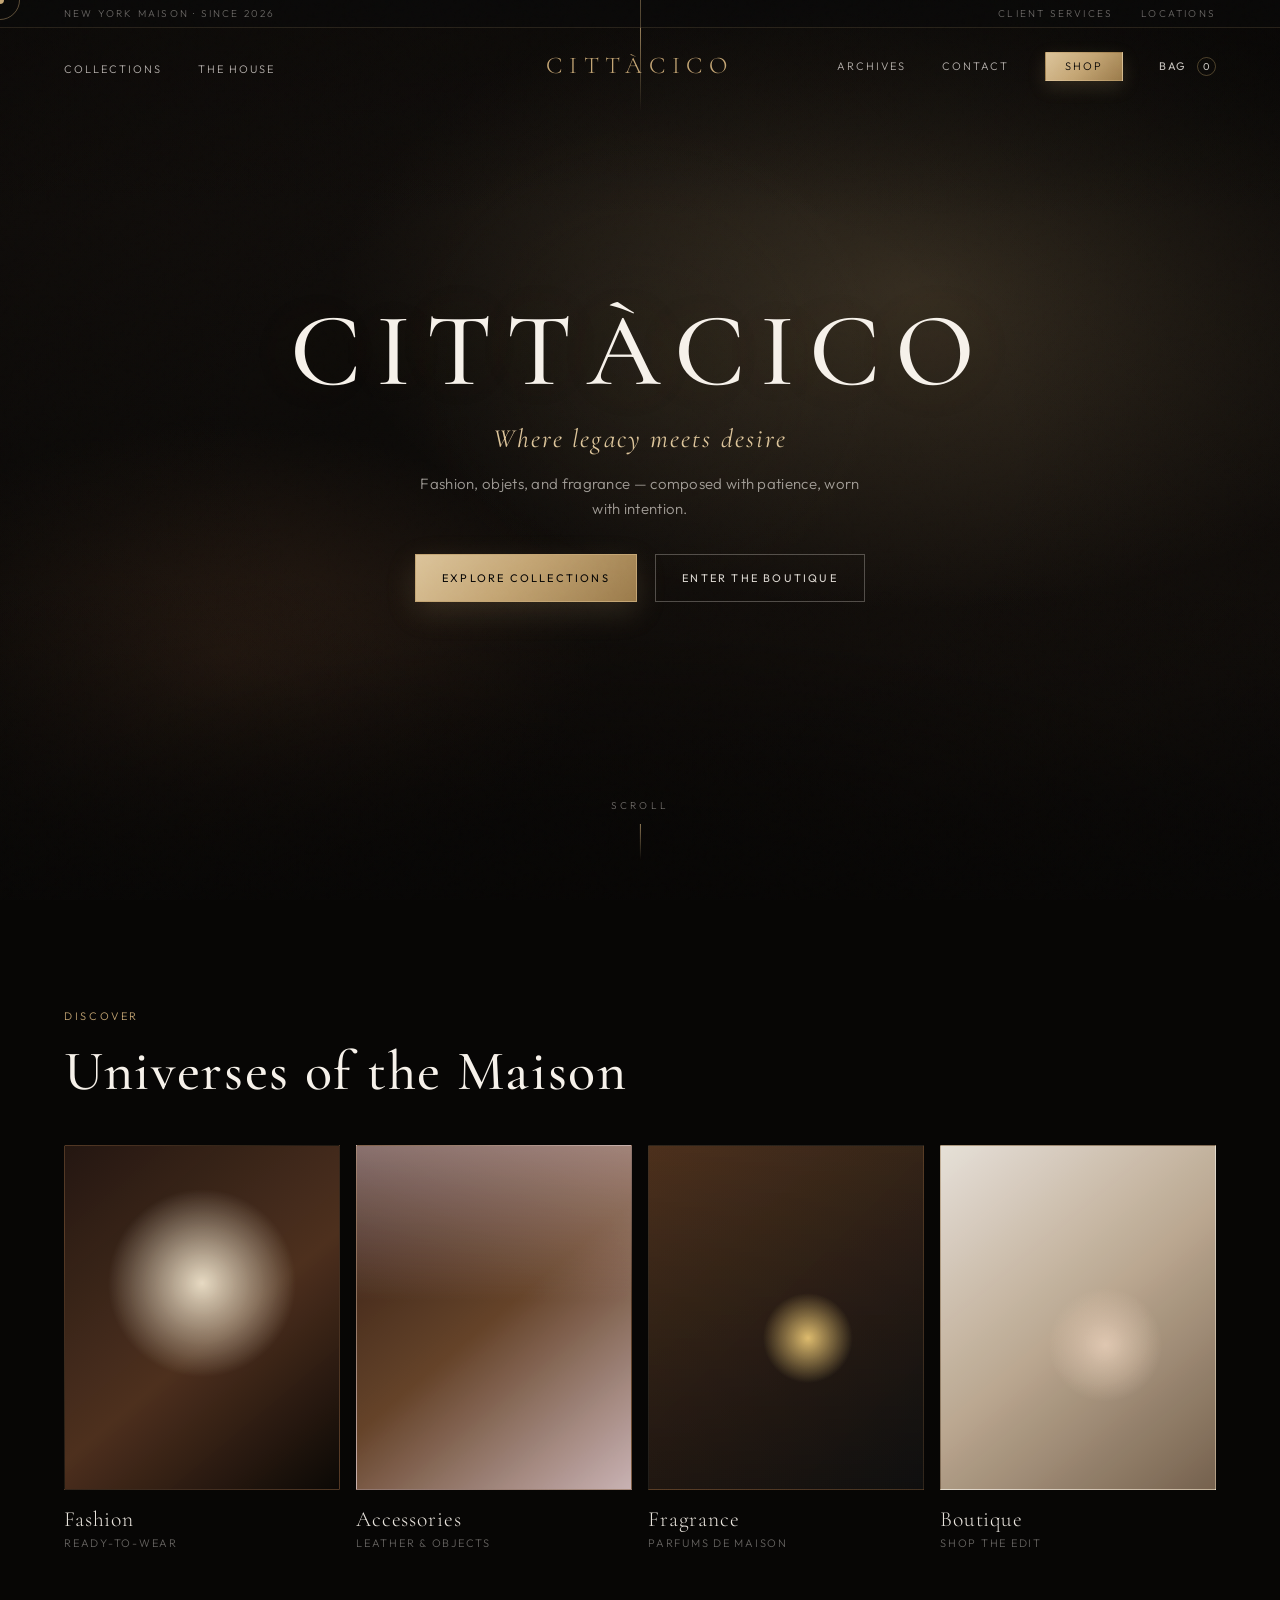
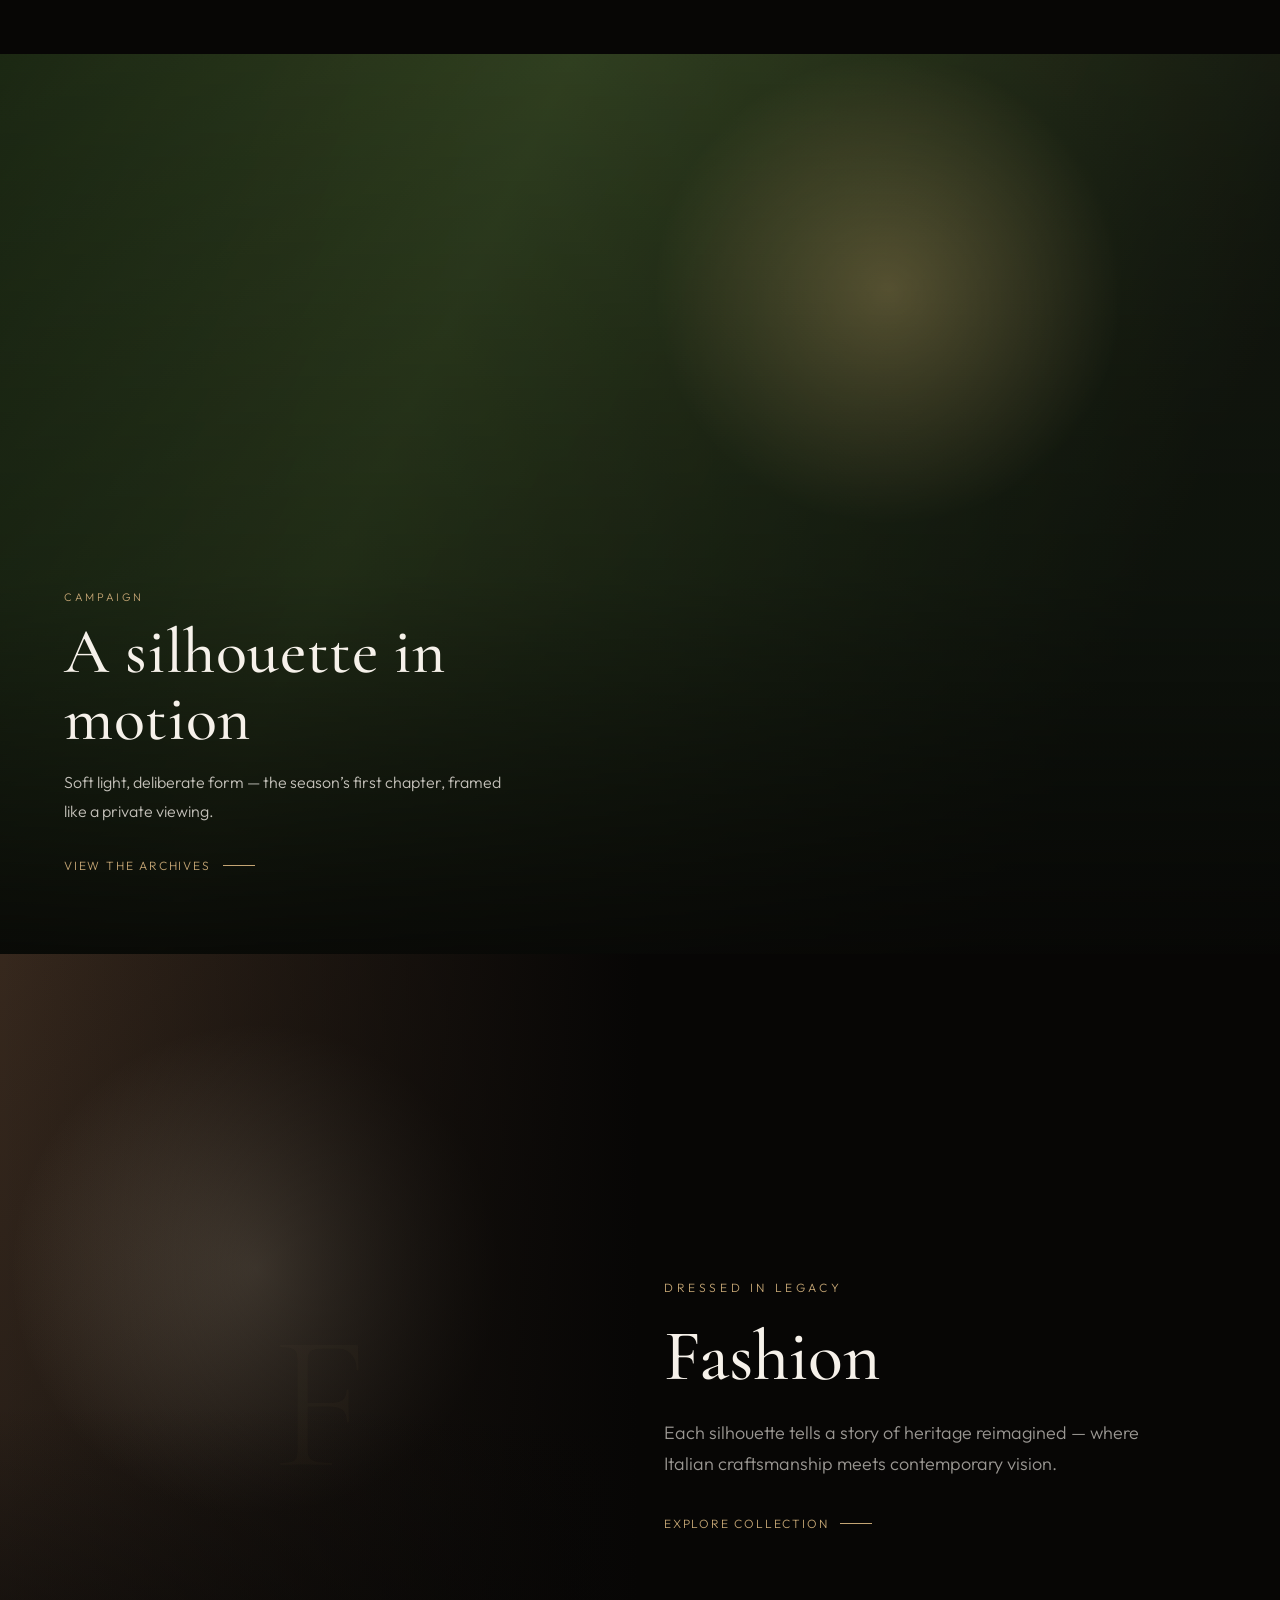
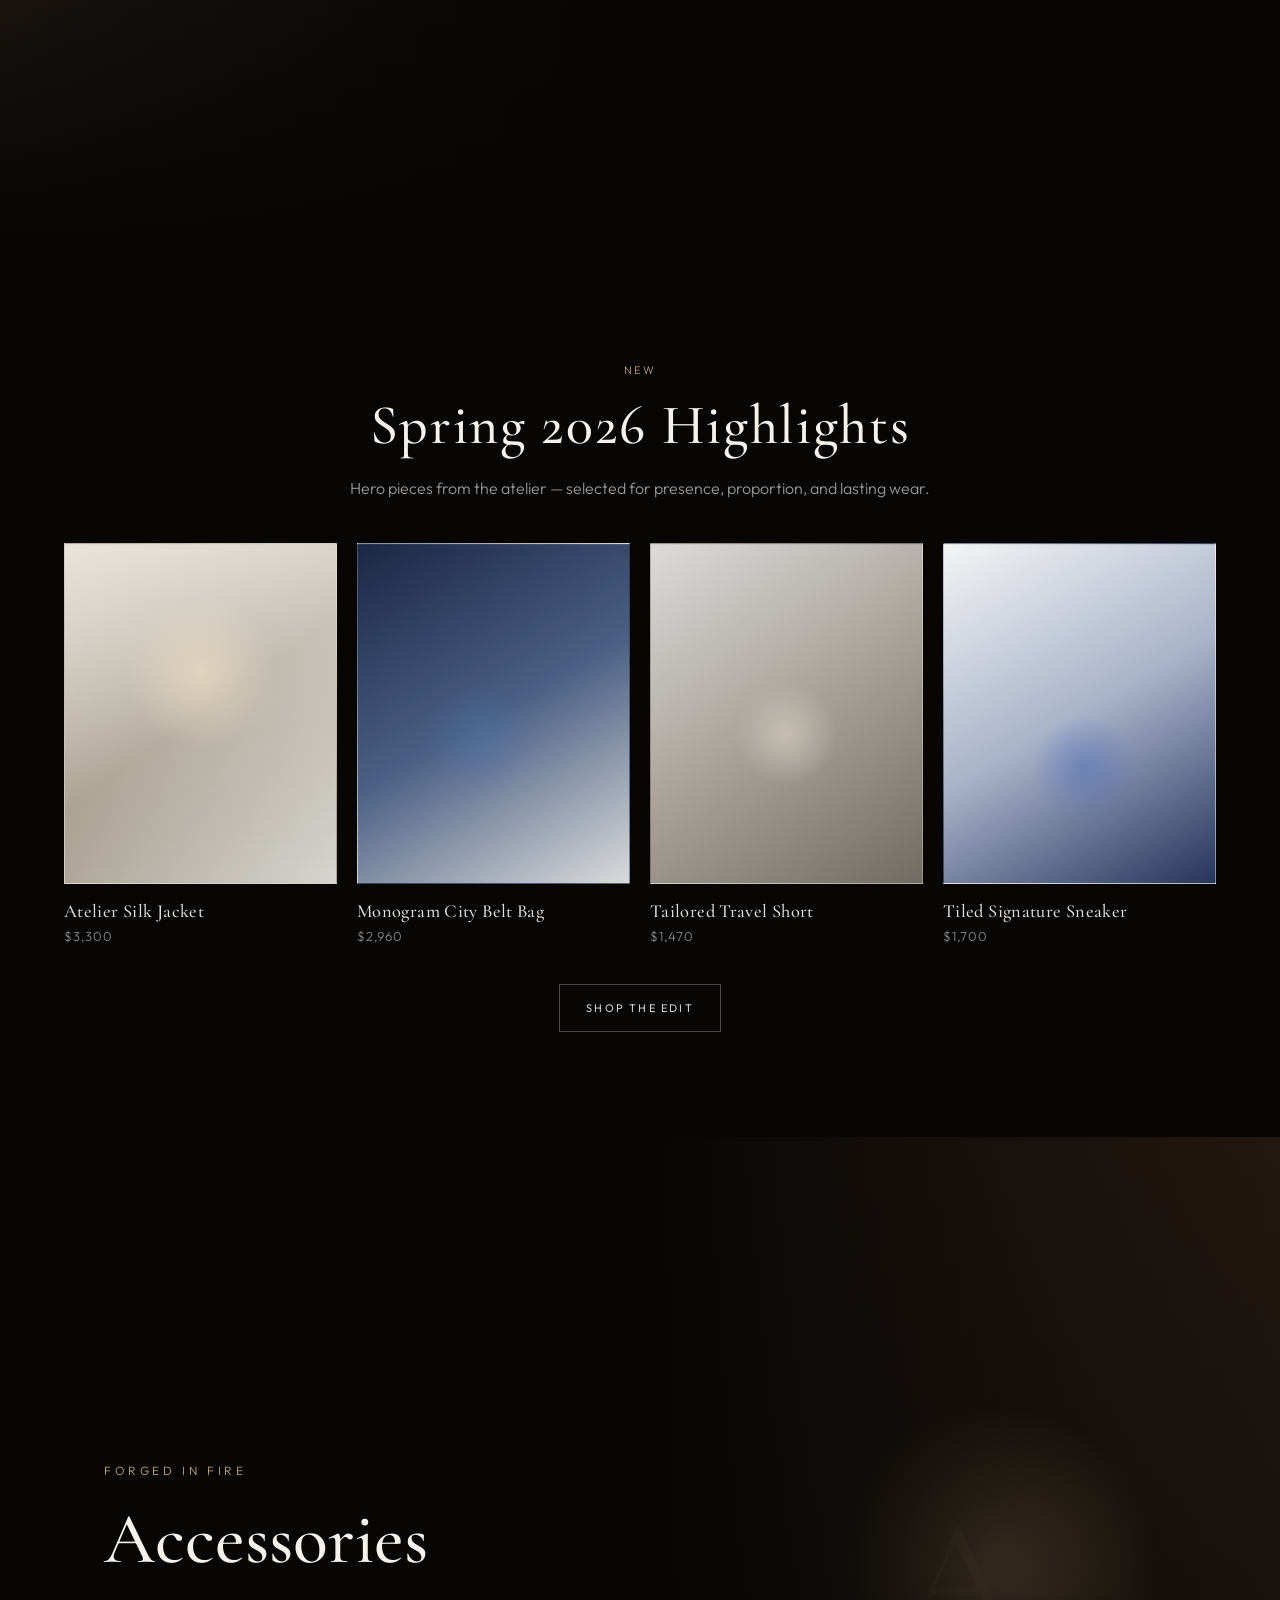
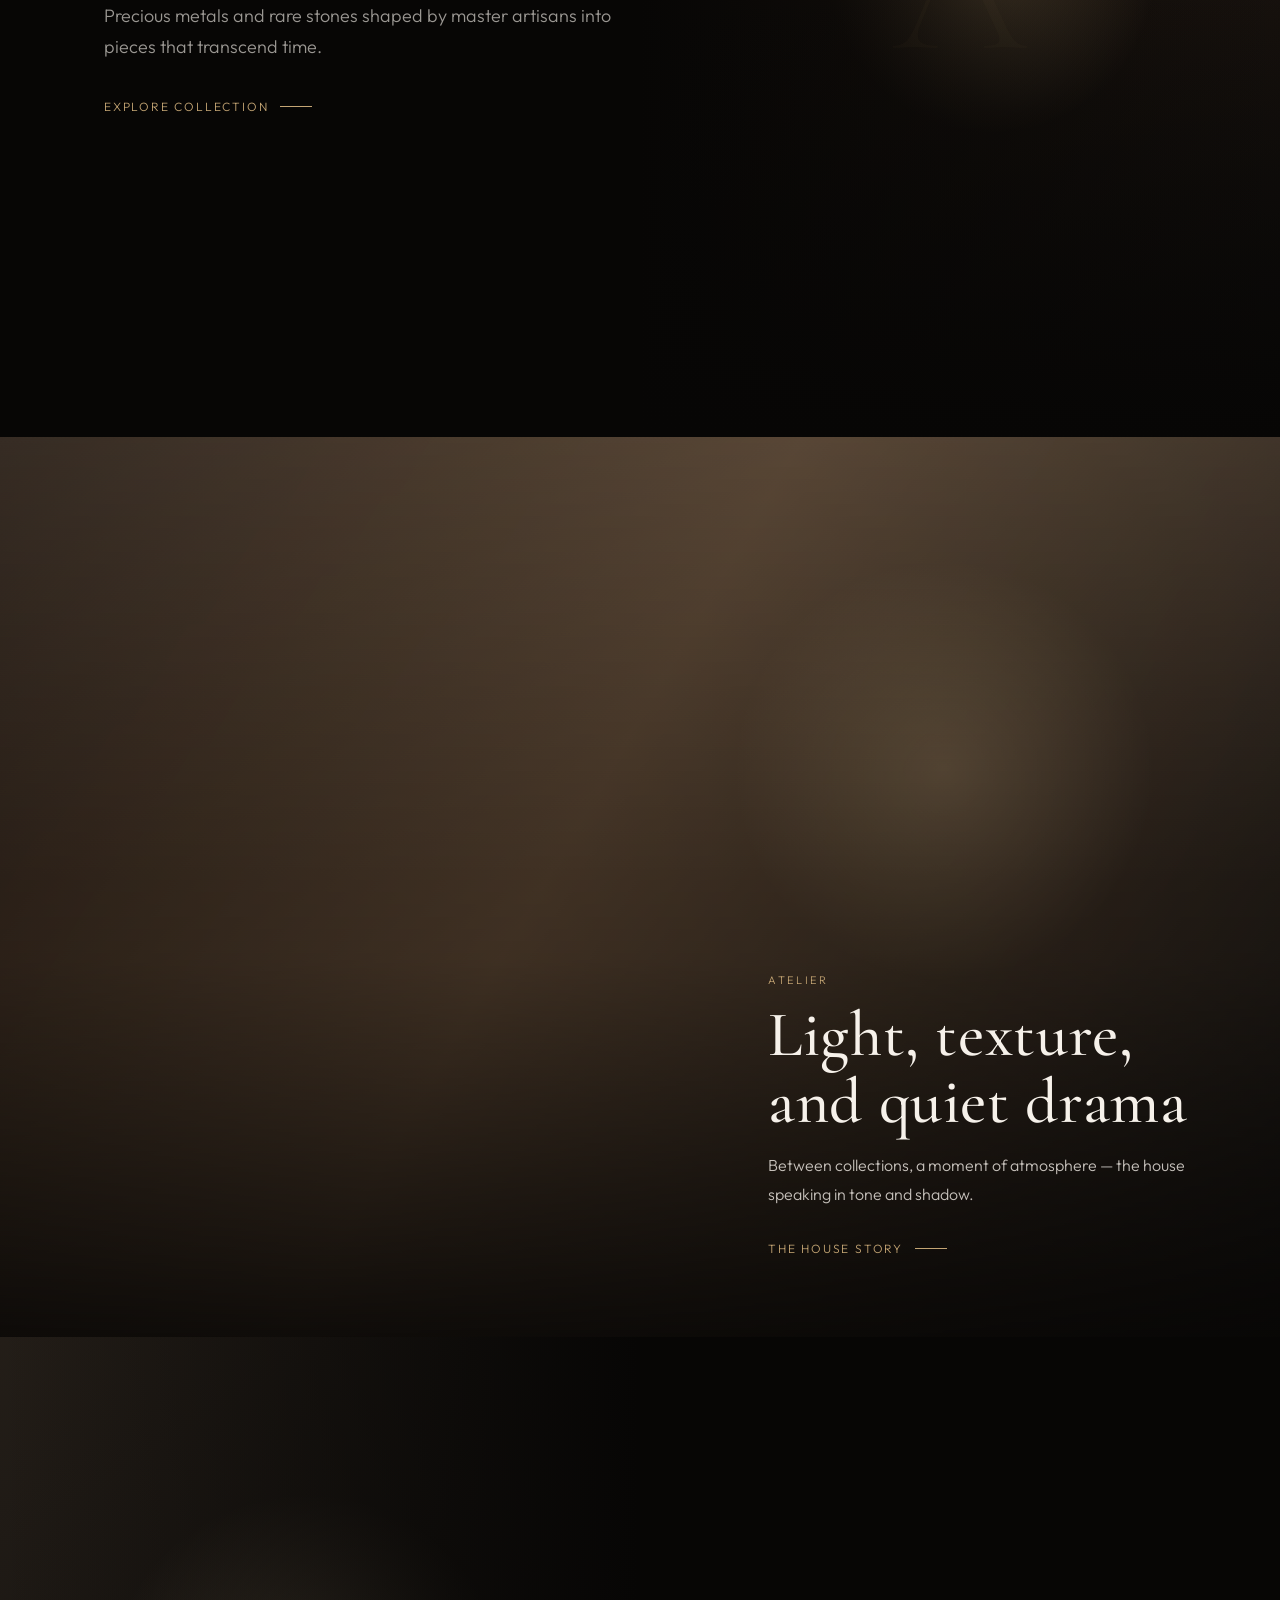
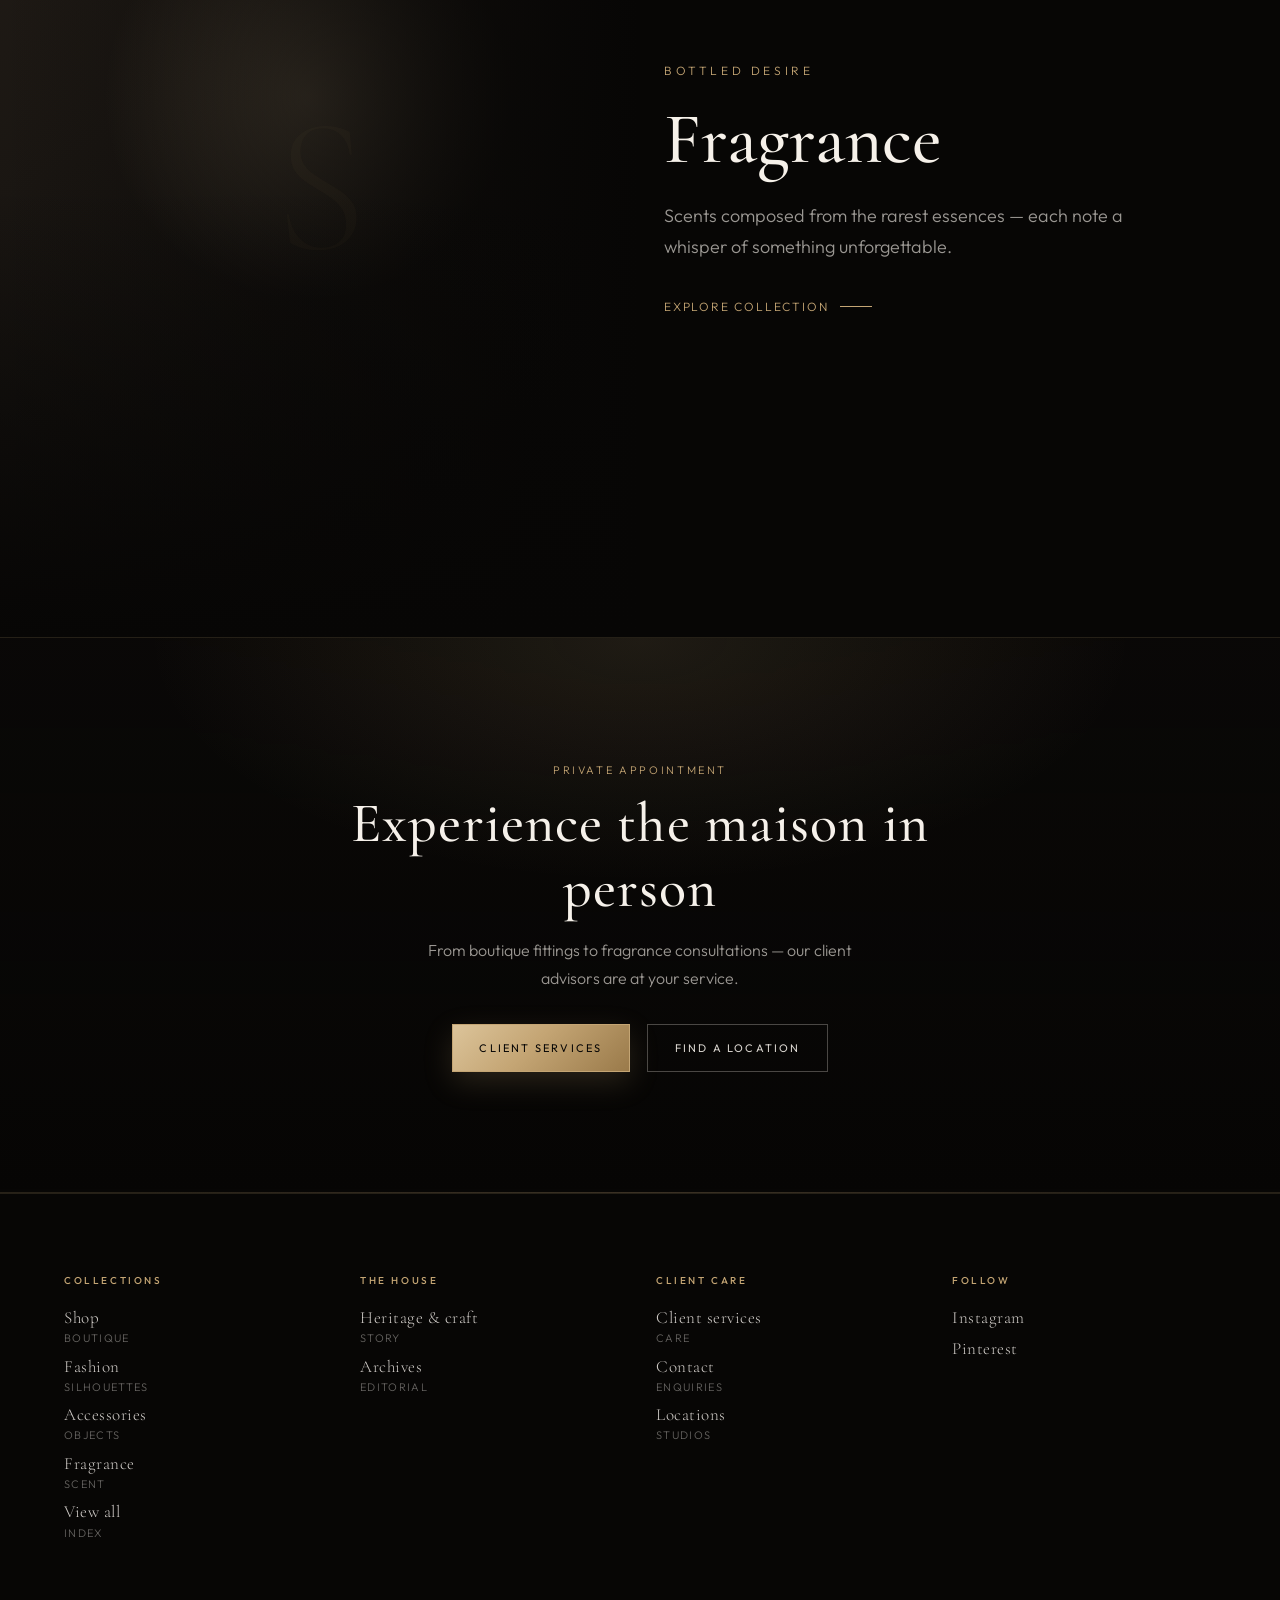
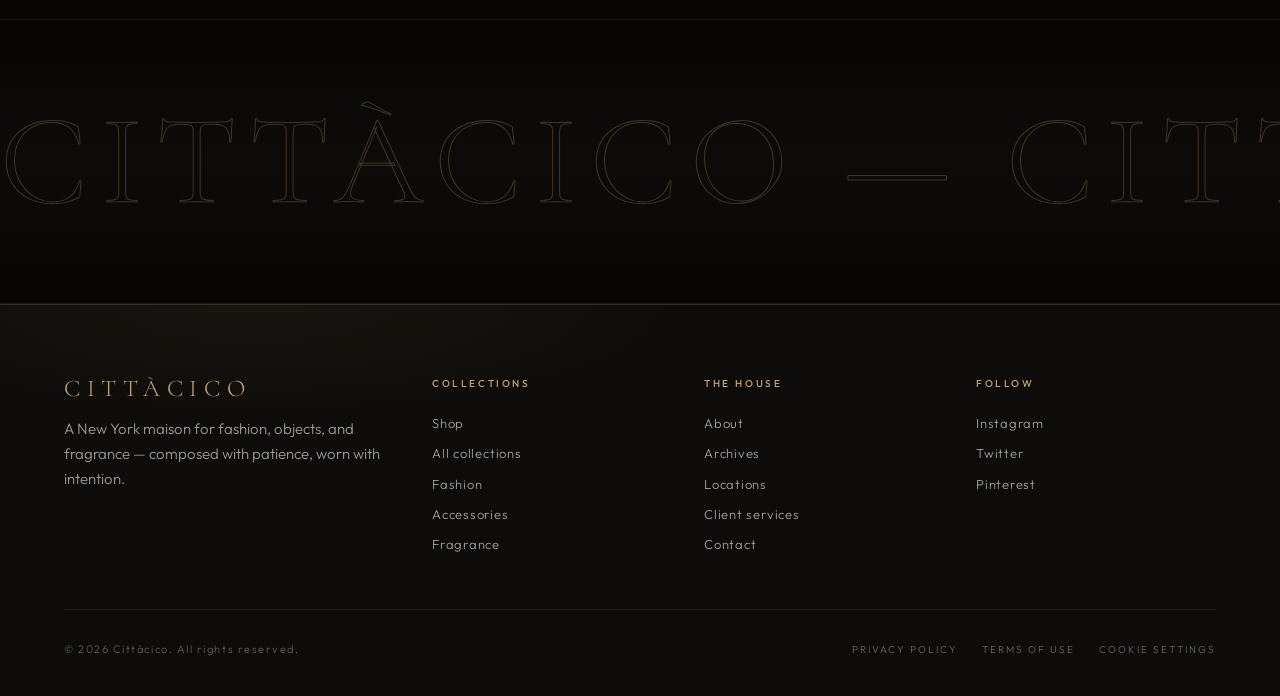
==== commit a1da9e49: "Add maison favicon to clear the browser 404 Small polish so pages stop requesting a missing favicon." ====
--- a/index.html
+++ b/index.html
@@ -28,6 +28,7 @@
       href="https://fonts.googleapis.com/css2?family=Cormorant+Garamond:ital,wght@0,400;0,500;0,600;1,400&family=Outfit:wght@300;400;500&display=swap"
       rel="stylesheet"
     />
+        <link rel="icon" href="favicon.svg" type="image/svg+xml" />
     <link rel="stylesheet" href="styles.css" />
   </head>
   <body>
--- a/styles.css
+++ b/styles.css
@@ -173,6 +173,15 @@
   white-space: nowrap;
   overflow: hidden;
   text-overflow: ellipsis;
+  max-width: min(48vw, 18rem);
+}
+@media (max-width: 480px) {
+  .header-util-links {
+    display: none;
+  }
+  .header-tagline {
+    max-width: 70vw;
+  }
 }
 .header-util-links {
   display: flex;
@@ -714,32 +723,41 @@
   position: relative;
   z-index: 1;
   text-align: center;
-  padding: 0 1.5rem;
-  max-width: 52rem;
+  padding: 0 1.25rem;
+  max-width: min(92vw, 64rem);
+  width: 100%;
 }
 .hero-title {
   font-family: var(--font-serif);
-  font-size: clamp(3rem, 12vw, 7.25rem);
+  font-size: clamp(2.15rem, 9.2vw, 6.5rem);
   font-weight: 500;
-  letter-spacing: 0.18em;
+  letter-spacing: 0.14em;
   margin: 0 0 1.25rem;
-  line-height: 0.95;
+  line-height: 1;
   color: var(--foreground);
   text-shadow: 0 0 80px rgba(196, 165, 116, 0.12);
+  white-space: nowrap;
 }
 .hero-title-chars {
   display: inline-flex;
   justify-content: center;
-  flex-wrap: wrap;
-  gap: 0.02em;
+  flex-wrap: nowrap;
+  gap: 0;
+  white-space: nowrap;
 }
 .hero-title .char {
   display: inline-block;
   opacity: 0;
-  transform: translateY(1.1em) rotateX(-28deg);
+  transform: translateY(1.1em);
   transform-origin: bottom center;
   animation: charIn 1s forwards var(--ease-out-expo);
   animation-delay: calc(0.55s + var(--i, 0) * 0.07s);
+}
+@media (max-width: 480px) {
+  .hero-title {
+    font-size: clamp(1.85rem, 11.5vw, 2.6rem);
+    letter-spacing: 0.1em;
+  }
 }
 @keyframes charIn {
   to {
@@ -1830,15 +1848,51 @@
   }
 }
 .shop-card {
-  border: 1px solid rgba(201, 169, 110, 0.14);
-  background: rgba(17, 17, 17, 0.5);
+  border: 1px solid rgba(196, 165, 116, 0.14);
+  background: rgba(14, 12, 10, 0.65);
+  transition: transform 0.55s var(--ease-lux), border-color 0.35s ease, box-shadow 0.55s ease;
+}
+.shop-card:hover {
+  transform: translateY(-6px);
+  border-color: rgba(196, 165, 116, 0.32);
+  box-shadow: 0 24px 48px rgba(0, 0, 0, 0.4);
 }
 .shop-card-media:any-link {
   position: relative;
   display: block;
   aspect-ratio: 4 / 5;
   overflow: hidden;
-  background: linear-gradient(135deg, var(--charcoal), var(--surface), var(--background));
+  background: linear-gradient(145deg, #1c1713, #0e0c0a 55%, #070605);
+}
+.shop-card-media::before {
+  content: "";
+  position: absolute;
+  inset: 0;
+  background:
+    radial-gradient(circle at 48% 38%, rgba(196, 165, 116, 0.22), transparent 36%),
+    linear-gradient(180deg, transparent 55%, rgba(7, 6, 5, 0.55));
+  transition: transform 1s var(--ease-out-expo), opacity 0.5s ease;
+}
+.shop-card[data-collection="Fashion"] .shop-card-media::before {
+  background:
+    radial-gradient(circle at 45% 32%, rgba(232, 214, 186, 0.32), transparent 38%),
+    linear-gradient(155deg, rgba(74, 52, 36, 0.55), transparent 50%),
+    linear-gradient(180deg, transparent 50%, rgba(7, 6, 5, 0.65));
+}
+.shop-card[data-collection="Accessories"] .shop-card-media::before {
+  background:
+    radial-gradient(circle at 55% 48%, rgba(196, 165, 116, 0.4), transparent 28%),
+    linear-gradient(150deg, rgba(58, 38, 22, 0.6), transparent 48%),
+    linear-gradient(180deg, transparent 50%, rgba(7, 6, 5, 0.65));
+}
+.shop-card[data-collection="Fragrance"] .shop-card-media::before {
+  background:
+    radial-gradient(circle at 50% 36%, rgba(214, 190, 150, 0.28), transparent 34%),
+    linear-gradient(148deg, rgba(48, 40, 30, 0.7), transparent 52%),
+    linear-gradient(180deg, transparent 50%, rgba(7, 6, 5, 0.65));
+}
+.shop-card:hover .shop-card-media::before {
+  transform: scale(1.08);
 }
 .shop-card-media::after {
   content: "";
@@ -1846,9 +1900,10 @@
   inset: 0;
   border: 1px solid transparent;
   transition: border-color 0.3s;
+  z-index: 2;
 }
 .shop-card:hover .shop-card-media::after {
-  border-color: rgba(201, 169, 110, 0.25);
+  border-color: rgba(196, 165, 116, 0.28);
 }
 .shop-card-index {
   position: absolute;
@@ -1858,7 +1913,13 @@
   justify-content: center;
   font-family: var(--font-serif);
   font-size: clamp(5rem, 10vw, 8rem);
-  color: rgba(201, 169, 110, 0.05);
+  color: rgba(196, 165, 116, 0.1);
+  z-index: 1;
+  transition: color 0.4s ease, letter-spacing 0.6s var(--ease-lux);
+}
+.shop-card:hover .shop-card-index {
+  color: rgba(196, 165, 116, 0.18);
+  letter-spacing: 0.06em;
 }
 .shop-card-category {
   position: absolute;
@@ -3475,13 +3536,6 @@
   -webkit-text-stroke: 1px rgba(196, 165, 116, 0.28);
 }
 
-.shop-card {
-  transition: transform 0.55s var(--ease-lux);
-}
-.shop-card:hover {
-  transform: translateY(-4px);
-}
-
 .about-hero,
 .locations-hero {
   position: relative;
